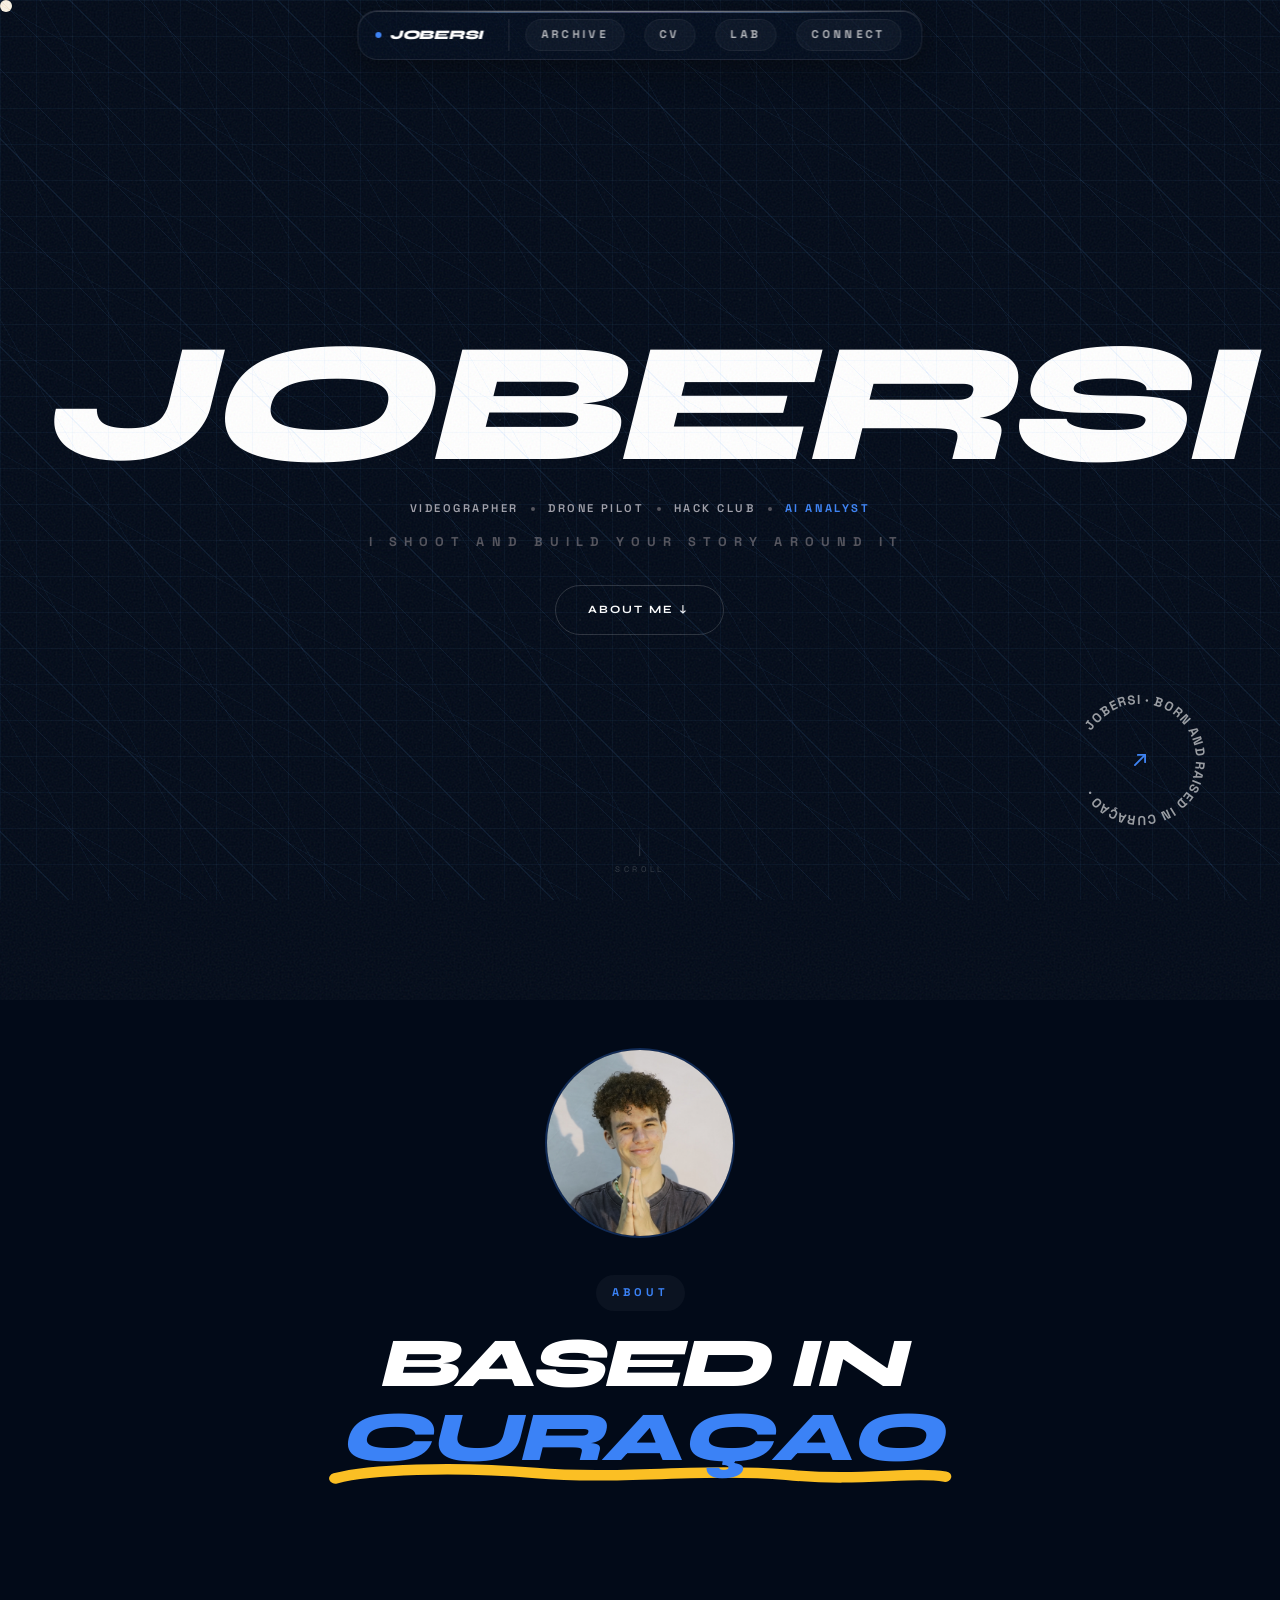
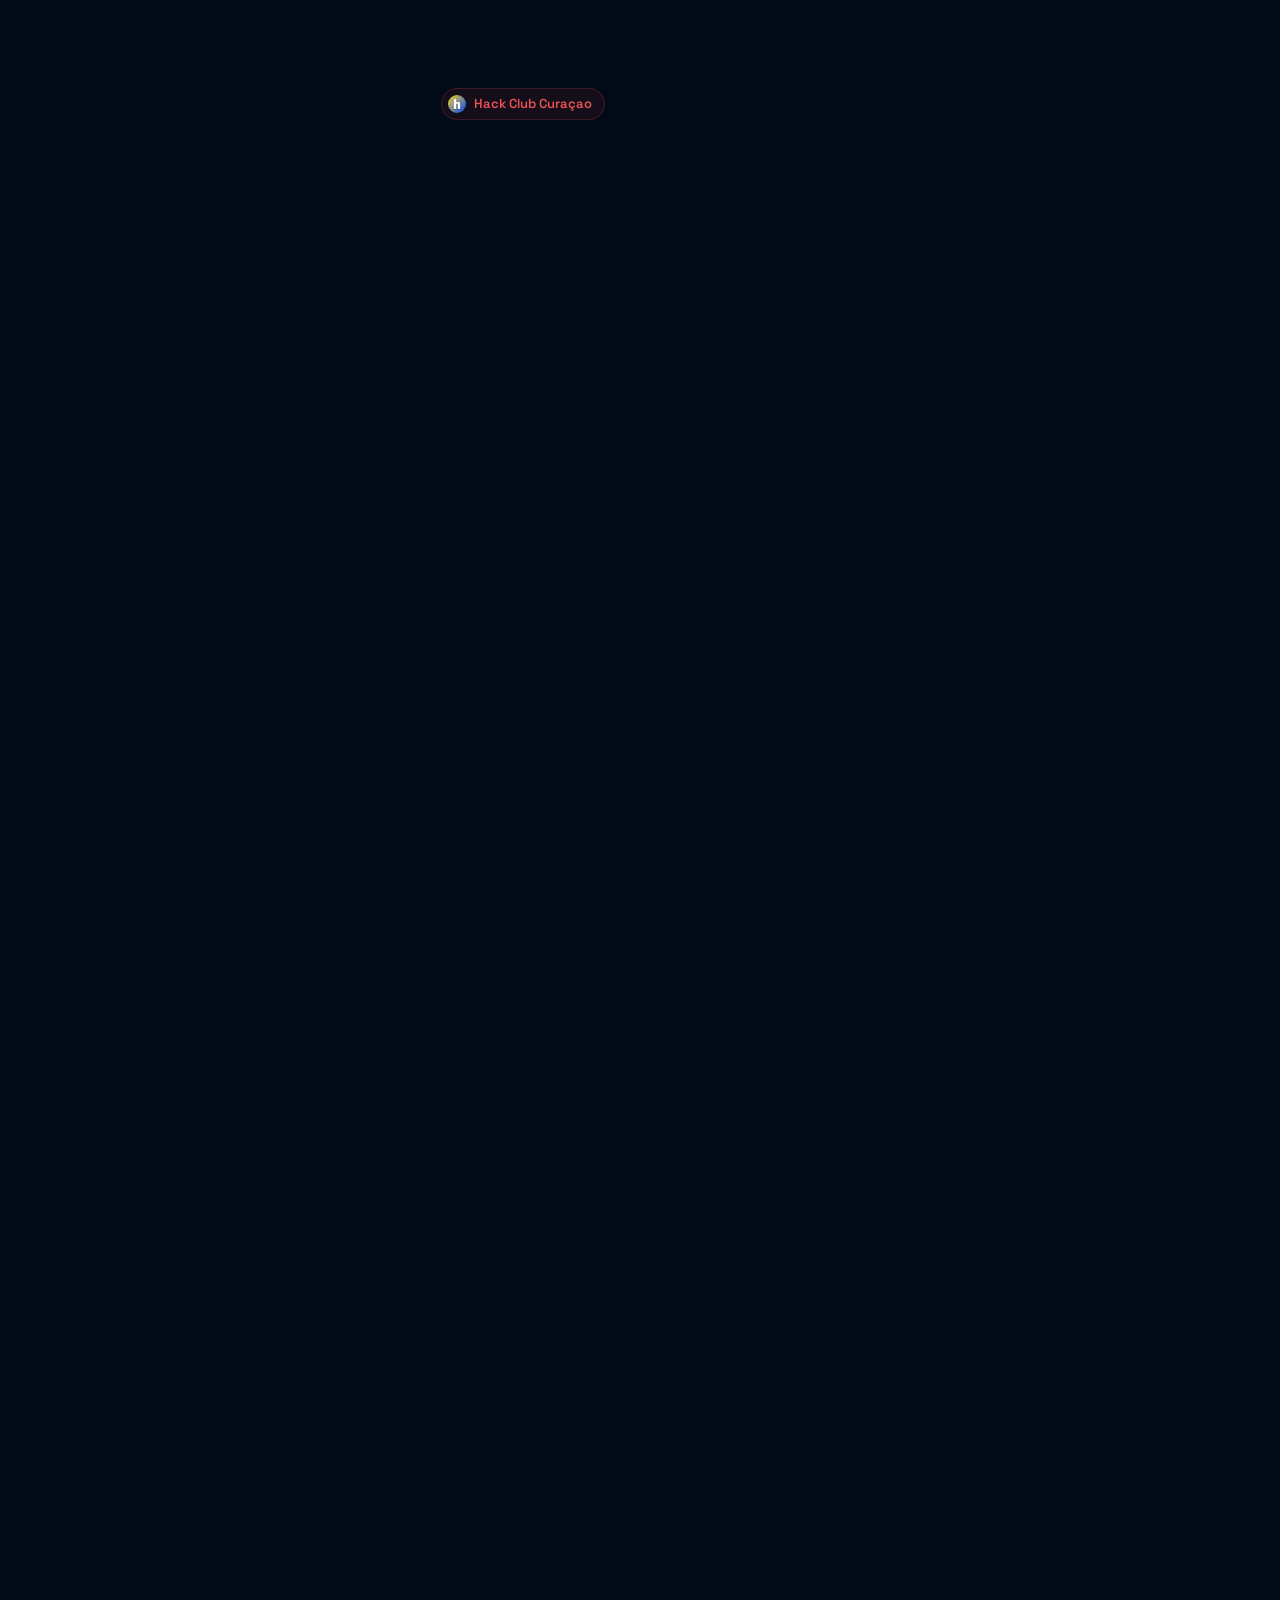
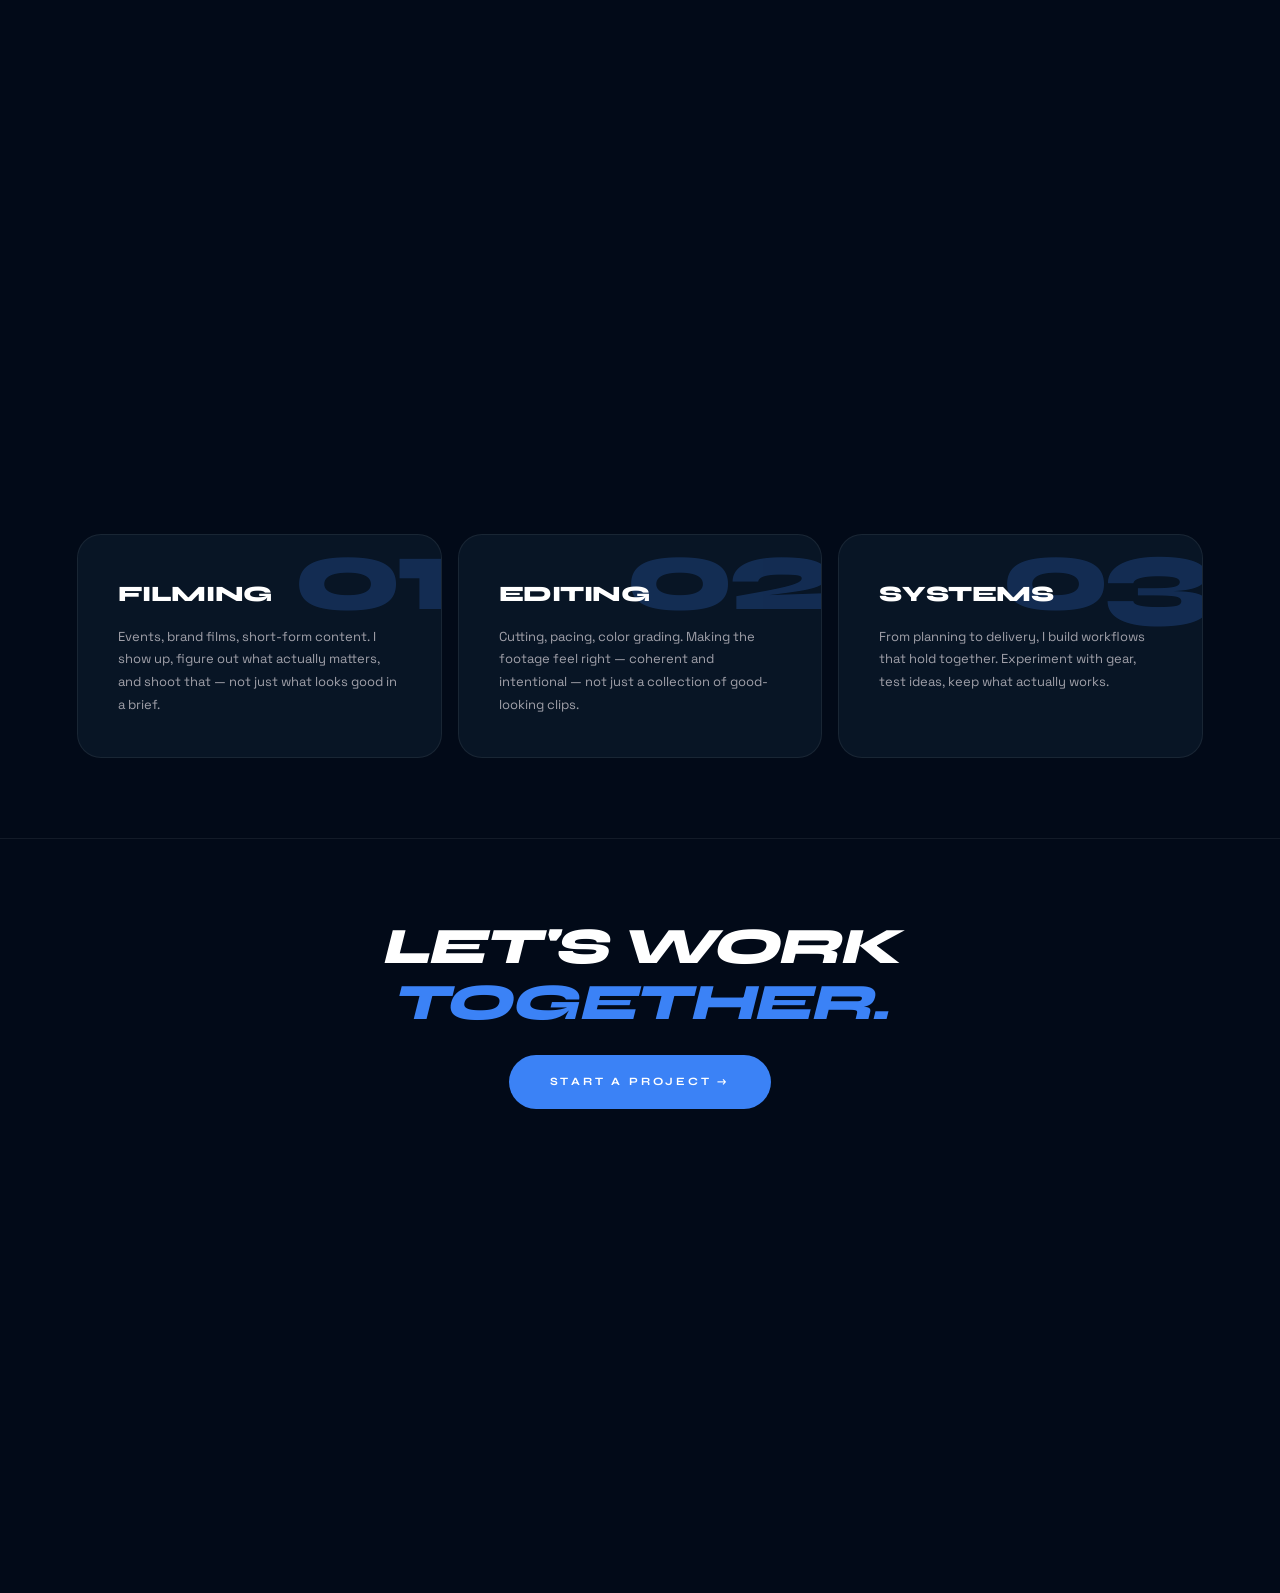
==== index.html @ f1265778 "Fix badge text overlap and revert R&D copy - Badge: remove BUILDER, use startOffset/text-anchor to c" ====
<!DOCTYPE html>
<html lang="en">
<head>
    <meta charset="UTF-8">
    <meta name="viewport" content="width=device-width, initial-scale=1.0">
    <title>JOBERSI | Visual Systems</title>
    <meta name="description" content="JOBERSI — Videographer & Visual Systems based in Curaçao.">
    <meta property="og:title" content="JOBERSI | Visual Systems">
    <meta property="og:description" content="Videographer & Visual Systems based in Curaçao. I shoot. I build around it.">
    <meta property="og:type" content="website">
    <meta property="og:image" content="media/cover.jpg">
    <meta name="twitter:card" content="summary_large_image">
    <meta name="twitter:title" content="JOBERSI | Visual Systems">
    <meta name="twitter:description" content="Videographer & Visual Systems based in Curaçao.">
    <meta name="twitter:image" content="media/cover.jpg">
    <link rel="preconnect" href="https://fonts.googleapis.com">
    <link rel="preconnect" href="https://fonts.gstatic.com" crossorigin>
    <link href="https://fonts.googleapis.com/css2?family=Space+Grotesk:wght@300;400;500;600;700&family=Syne:wght@400;700;800&display=swap" rel="stylesheet">
    <link rel="stylesheet" href="style.css">
</head>
<body>

<div id="cursor"></div>
<div id="bg-grad"></div>
<div id="bg-bloom"></div>
<!-- Ambient blobs — slow oscillating colored glows -->
<div class="ambient-blob blob-1" aria-hidden="true"></div>
<div class="ambient-blob blob-2" aria-hidden="true"></div>
<div class="ambient-blob blob-3" aria-hidden="true"></div>

<!-- Navigation -->
<nav id="navbar">
    <a class="nav-logo" href="index.html" data-nav><span class="nav-dot"></span>JOBERSI</a>
    <div class="nav-links">
        <a class="nav-link" href="portfolio.html" data-nav>Archive</a>
        <a class="nav-link" href="cv.html" data-nav>CV</a>
        <a class="nav-link" href="gear.html" data-nav>Lab</a>
        <a class="nav-link" href="contact.html" data-nav>Connect</a>
    </div>
    <button id="hamburger" aria-label="Open menu">☰</button>
</nav>

<button id="back-to-top" aria-label="Back to top">↑</button>

<!-- Mobile menu -->
<div id="mobile-menu">
    <button id="m-close" aria-label="Close menu">✕</button>
    <a class="m-link" href="index.html" data-nav>Home</a>
    <a class="m-link" href="portfolio.html" data-nav>Archive</a>
    <a class="m-link" href="cv.html" data-nav>CV</a>
    <a class="m-link" href="gear.html" data-nav>Lab</a>
    <a class="m-link" href="contact.html" data-nav>Connect</a>
</div>

<!-- SITE CONTENT: z:1, solid bg — footer (z:0) hides behind this until scrolled away -->
<div id="site-content">

<!-- HERO -->
<section id="hero">
    <span class="hero-name javii-reveal" id="hero-name">JOBERSI</span>

    <div class="hero-meta javii-reveal">
        <span class="hero-meta-item">Videographer</span>
        <span class="hero-meta-sep"></span>
        <span class="hero-meta-item">Drone Pilot</span>
        <span class="hero-meta-sep"></span>
        <span class="hero-meta-item">Hack Club</span>
        <span class="hero-meta-sep"></span>
        <span class="hero-meta-item hero-meta-avail">AI Analyst</span>
    </div>

    <p class="hero-sub" id="hero-sub"><span class="hero-sub-line hero-sub-l1">I shoot</span><span class="hero-sub-line hero-sub-l2"> and build <span class="hero-word-your" id="hero-your">your</span> story</span><span class="hero-sub-line hero-sub-l3"> around it</span></p>

    <a href="#home-about" class="btn-outline javii-reveal" id="about-me-btn">About Me ↓</a>

    <div class="hero-badge" aria-hidden="true">
        <svg class="badge-ring" viewBox="0 0 100 100">
            <defs>
                <path id="badge-path" d="M 50,50 m -37,0 a 37,37 0 1,1 74,0 a 37,37 0 1,1 -74,0"/>
            </defs>
            <text class="badge-text">
                <textPath href="#badge-path" startOffset="50%" text-anchor="middle">JOBERSI · Born and Raised in Curaçao ·</textPath>
            </text>
        </svg>
        <span class="badge-center">
            <svg width="16" height="16" viewBox="0 0 22 22" fill="none" xmlns="http://www.w3.org/2000/svg">
                <line x1="4" y1="18" x2="18" y2="4" stroke="#3b82f6" stroke-width="2.5" stroke-linecap="round"/>
                <polyline points="8,4 18,4 18,14" fill="none" stroke="#3b82f6" stroke-width="2.5" stroke-linecap="round" stroke-linejoin="round"/>
            </svg>
        </span>
    </div>

    <span class="scroll-hint" aria-hidden="true">scroll</span>
</section>

<!-- ABOUT — scroll-driven word reveal, javii.es style -->
<section id="home-about">
    <!-- Scroll track — JS sets height based on word count -->
    <div id="about-scroll-track">
        <div class="about-sticky">
            <div class="container">

                <!-- Side floating photos (desktop only) -->
                <!-- Left: pfp — rickroll easter egg (3 clicks) -->
                <div class="about-float about-float-left" id="pfp-easter-egg" tabindex="-1" aria-hidden="true">
                    <img src="media/pfp.jpg" alt="">
                </div>
                <!-- Right: cover — star clip-path rotates, image stays still -->
                <div class="about-float about-float-right" aria-hidden="true">
                    <div class="star-mask-wrap">
                        <img src="media/cover.jpg" alt="">
                    </div>
                </div>

                <div class="about-editorial">
                    <!-- Mobile scroll photos: pfp → splits with star on paragraph 2 -->
                    <div class="about-scroll-photos" aria-hidden="true">
                        <div class="asp-pfp">
                            <img src="media/pfp.jpg" alt="">
                        </div>
                        <div class="asp-star">
                            <div class="star-mask-wrap">
                                <img src="media/cover.jpg" alt="">
                            </div>
                        </div>
                    </div>

                    <span class="pill javii-reveal">About</span>

                    <h2 class="section-heading javii-reveal about-heading">
                        Based in<br>
                        <span class="curacao-mark">
                            <span class="w-letter" style="--i:1">C</span><span class="w-letter" style="--i:2">u</span><span class="w-letter" style="--i:3">r</span><span class="w-letter" style="--i:4">a</span><span class="w-letter" style="--i:5">ç</span><span class="w-letter" style="--i:6">a</span><span class="w-letter" style="--i:7">o</span>
                            <!-- SVG hand-drawn yellow marker -->
                            <svg class="curacao-svg" viewBox="0 0 300 18" preserveAspectRatio="none" aria-hidden="true">
                                <path class="curacao-path" d="M4,11 C20,6 60,4 100,8 C140,12 180,5 220,9 C255,13 280,7 296,10" stroke="#fbbf24" stroke-width="6" fill="none" stroke-linecap="round"/>
                            </svg>
                        </span>
                    </h2>

                    <div class="about-body-text">
                        <p data-word-reveal>
                            I'm a <strong>photo-video-cinematographer</strong> and high school student in Curaçao.
                            I shoot events, brands, and anything worth capturing —
                            then build systems around the footage that actually make sense.
                        </p>
                        <p data-word-reveal style="margin-top:var(--sp-5);">
                            Focused on <strong>visual storytelling</strong> from concept to edit. Worked on 20+ projects
                            including camps, competitions, and client work. Also running
                            <a href="https://curahack.club" target="_blank" rel="noopener" class="hackclub-badge">
                                <img src="media/hcc.png" alt="Hack Club Curaçao logo">
                                Hack Club Curaçao
                            </a>
                            — a community for builders on the island.
                        </p>
                    </div>

                    <!-- Stats row -->
                    <div class="about-stats">
                        <div class="about-stat">
                            <div class="about-stat-num javii-reveal">20<span class="accent">+</span></div>
                            <div class="about-stat-label javii-reveal">Projects</div>
                        </div>
                        <div class="about-stat">
                            <div class="about-stat-num javii-reveal">5<span class="accent">+</span></div>
                            <div class="about-stat-label javii-reveal">Years Shooting</div>
                        </div>
                        <div class="about-stat">
                            <div class="about-stat-num javii-reveal">6<span class="accent">+</span></div>
                            <div class="about-stat-label javii-reveal">Clients</div>
                        </div>
                    </div>

                    <a href="portfolio.html" class="btn-accent javii-reveal" data-nav>
                        See my work →
                    </a>
                </div>

            </div>
        </div>
    </div>
</section>

<!-- SERVICES -->
<section id="home-services">
    <div class="container">
        <span class="pill reveal">What I Do</span>
        <h2 class="section-heading reveal" style="margin-top:1.25rem;">Simple.</h2>

        <div class="services-grid">
            <div class="service-card reveal">
                <div class="service-num">01</div>
                <div class="service-title">Filming</div>
                <p class="service-desc">Events, brand films, short-form content. I show up, figure out what actually matters, and shoot that — not just what looks good in a brief.</p>
            </div>
            <div class="service-card reveal">
                <div class="service-num">02</div>
                <div class="service-title">Editing</div>
                <p class="service-desc">Cutting, pacing, color grading. Making the footage feel right — coherent and intentional — not just a collection of good-looking clips.</p>
            </div>
            <div class="service-card reveal">
                <div class="service-num">03</div>
                <div class="service-title">Systems</div>
                <p class="service-desc">From planning to delivery, I build workflows that hold together. Experiment with gear, test ideas, keep what actually works.</p>
            </div>
        </div>
    </div>
</section>

<!-- CTA SECTION — separate from motherboard footer -->
<section class="footer-cta-section reveal">
    <div class="container">
        <p class="footer-cta-text">
            Let's work<br><span class="accent">together.</span>
        </p>
        <a href="contact.html" class="btn-accent" data-nav>Start a Project →</a>
    </div>
</section>

</div><!-- /#site-content — footer lives below this, hidden until scrolled past -->

<!-- MOTHERBOARD FOOTER — behind #site-content, revealed as it scrolls away -->
<footer class="site-footer mboard-footer" id="site-footer">

    <!-- Circuit trace decoration -->
    <svg class="mboard-traces" aria-hidden="true" viewBox="0 0 1440 420" preserveAspectRatio="xMidYMid slice">
        <defs>
            <filter id="pcb-glow">
                <feGaussianBlur stdDeviation="1.5" result="blur"/>
                <feMerge><feMergeNode in="blur"/><feMergeNode in="SourceGraphic"/></feMerge>
            </filter>
        </defs>
        <g stroke="#00ff41" fill="none" opacity="0.18" filter="url(#pcb-glow)">
            <path stroke-width="1.5" d="M0,55 H180 V30 H420 V55 H680"/>
            <path stroke-width="1.5" d="M760,55 H960 V30 H1180 V75 H1440"/>
            <path stroke-width="1" d="M0,300 H120 V270 H300 V310 H480 V280 H680"/>
            <path stroke-width="1" d="M780,280 H980 V320 H1160 V290 H1350 V310 H1440"/>
            <path stroke-width="1" d="M180,55 V120 H240 V90 H360 V140"/>
            <path stroke-width="1" d="M960,30 V100 H1020 V75 H1120 V130"/>
            <path stroke-width="1" d="M300,310 V370"/>
            <path stroke-width="1" d="M1160,290 V360"/>
            <path stroke-width="0.7" opacity="0.7" d="M420,55 V110 H500 V80 H580"/>
            <path stroke-width="0.7" opacity="0.7" d="M1020,75 H1080 V50"/>
            <path stroke-width="0.7" opacity="0.7" d="M480,280 V220 H560 V250 H640"/>
            <circle cx="180"  cy="55"  r="4" fill="#00ff41" opacity="0.5"/>
            <circle cx="180"  cy="120" r="4" fill="#00ff41" opacity="0.5"/>
            <circle cx="420"  cy="55"  r="4" fill="#00ff41" opacity="0.5"/>
            <circle cx="960"  cy="30"  r="4" fill="#00ff41" opacity="0.5"/>
            <circle cx="960"  cy="100" r="4" fill="#00ff41" opacity="0.5"/>
            <circle cx="1160" cy="290" r="4" fill="#00ff41" opacity="0.45"/>
            <circle cx="300"  cy="310" r="4" fill="#00ff41" opacity="0.45"/>
            <circle cx="480"  cy="280" r="3.5" fill="#00ff41" opacity="0.4"/>
            <circle cx="1020" cy="75"  r="3.5" fill="#00ff41" opacity="0.4"/>
            <circle cx="500"  cy="80"  r="2.5" fill="none" stroke-width="1" opacity="0.5"/>
            <circle cx="640"  cy="250" r="2.5" fill="none" stroke-width="1" opacity="0.5"/>
            <circle cx="1080" cy="50"  r="2.5" fill="none" stroke-width="1" opacity="0.5"/>
        </g>
        <g stroke="#00ff41" fill="none" opacity="0.12">
            <rect x="240" y="88" width="120" height="54" rx="3" stroke-width="1"/>
            <line x1="240" y1="100" x2="228" y2="100" stroke-width="1"/>
            <line x1="240" y1="114" x2="228" y2="114" stroke-width="1"/>
            <line x1="240" y1="128" x2="228" y2="128" stroke-width="1"/>
            <line x1="360" y1="100" x2="372" y2="100" stroke-width="1"/>
            <line x1="360" y1="114" x2="372" y2="114" stroke-width="1"/>
            <line x1="360" y1="128" x2="372" y2="128" stroke-width="1"/>
            <text x="300" y="120" text-anchor="middle" font-family="monospace" font-size="8" fill="#00ff41" opacity="0.5" stroke="none">U1</text>
            <rect x="1020" y="98" width="100" height="44" rx="3" stroke-width="1"/>
            <line x1="1020" y1="110" x2="1008" y2="110" stroke-width="1"/>
            <line x1="1020" y1="124" x2="1008" y2="124" stroke-width="1"/>
            <line x1="1120" y1="110" x2="1132" y2="110" stroke-width="1"/>
            <line x1="1120" y1="124" x2="1132" y2="124" stroke-width="1"/>
            <text x="1070" y="124" text-anchor="middle" font-family="monospace" font-size="8" fill="#00ff41" opacity="0.5" stroke="none">MCU</text>
            <line x1="558" y1="105" x2="558" y2="118" stroke-width="1.5"/>
            <line x1="568" y1="105" x2="568" y2="118" stroke-width="1.5"/>
            <line x1="554" y1="105" x2="572" y2="105" stroke-width="0.8"/>
            <line x1="554" y1="118" x2="572" y2="118" stroke-width="0.8"/>
            <rect x="630" y="228" width="32" height="14" rx="2" stroke-width="1"/>
            <line x1="614" y1="235" x2="630" y2="235" stroke-width="1"/>
            <line x1="662" y1="235" x2="678" y2="235" stroke-width="1"/>
        </g>
        <!-- Data packets flowing through traces -->
        <g opacity="0.7">
            <circle r="2.5" fill="#00ff41">
                <animateMotion dur="2.8s" repeatCount="indefinite" begin="0s"
                    path="M0,55 H180 V30 H420 V55 H680"/>
            </circle>
            <circle r="2" fill="#00ff41">
                <animateMotion dur="3.5s" repeatCount="indefinite" begin="1.1s"
                    path="M760,55 H960 V30 H1180 V75 H1440"/>
            </circle>
            <circle r="2" fill="#00ff41">
                <animateMotion dur="4.2s" repeatCount="indefinite" begin="0.4s"
                    path="M0,300 H120 V270 H300 V310 H480 V280 H680"/>
            </circle>
            <circle r="2.5" fill="#00ff41">
                <animateMotion dur="3.1s" repeatCount="indefinite" begin="1.8s"
                    path="M780,280 H980 V320 H1160 V290 H1350 V310 H1440"/>
            </circle>
            <circle r="1.8" fill="#00ff41">
                <animateMotion dur="1.9s" repeatCount="indefinite" begin="0.7s"
                    path="M180,55 V120 H240 V90 H360 V140"/>
            </circle>
            <circle r="1.8" fill="#00ff41">
                <animateMotion dur="2.3s" repeatCount="indefinite" begin="2.1s"
                    path="M960,30 V100 H1020 V75 H1120 V130"/>
            </circle>
        </g>
    </svg>

    <div class="container mboard-content">

        <!-- Top 3-column row -->
        <div class="mboard-top">

            <!-- Left: identity + CTA -->
            <div class="mboard-id">
                <span class="mboard-sys-label">// JOBERSI.EXE v2.0</span>
                <p class="mboard-tagline">I shoot and build your story around it</p>
                <a href="contact.html" class="btn-mboard" data-nav>Contact Me →</a>
            </div>

            <!-- Middle: navigate -->
            <nav aria-label="Footer navigation">
                <span class="mboard-sys-label">// NAVIGATE</span>
                <ul class="mboard-links">
                    <li><a href="index.html"     data-nav>Home</a></li>
                    <li><a href="portfolio.html" data-nav>Archive</a></li>
                    <li><a href="cv.html"        data-nav>CV</a></li>
                    <li><a href="gear.html"      data-nav>Lab</a></li>
                    <li><a href="contact.html"   data-nav>Connect</a></li>
                </ul>
            </nav>

            <!-- Right: follow -->
            <div class="mboard-follow">
                <span class="mboard-sys-label">// FOLLOW</span>
                <div class="mboard-socials">
                    <a href="https://www.instagram.com/editedby_jobersi" class="mboard-social-btn" target="_blank" rel="noopener" aria-label="Instagram">
                        <svg width="17" height="17" viewBox="0 0 24 24" fill="none" stroke="currentColor" stroke-width="2" stroke-linecap="round" stroke-linejoin="round">
                            <rect x="2" y="2" width="20" height="20" rx="5" ry="5"/>
                            <circle cx="12" cy="12" r="4"/>
                            <circle cx="17.5" cy="6.5" r="0.5" fill="currentColor" stroke="none"/>
                        </svg>
                    </a>
                    <a href="https://github.com/jobersi10" class="mboard-social-btn" target="_blank" rel="noopener" aria-label="GitHub">
                        <svg width="17" height="17" viewBox="0 0 24 24" fill="none" stroke="currentColor" stroke-width="2" stroke-linecap="round" stroke-linejoin="round">
                            <path d="M9 19c-5 1.5-5-2.5-7-3m14 6v-3.87a3.37 3.37 0 0 0-.94-2.61c3.14-.35 6.44-1.54 6.44-7A5.44 5.44 0 0 0 20 4.77 5.07 5.07 0 0 0 19.91 1S18.73.65 16 2.48a13.38 13.38 0 0 0-7 0C6.27.65 5.09 1 5.09 1A5.07 5.07 0 0 0 5 4.77a5.44 5.44 0 0 0-1.5 3.78c0 5.42 3.3 6.61 6.44 7A3.37 3.37 0 0 0 9 18.13V22"/>
                        </svg>
                    </a>
                </div>
                <p class="mboard-mono">Born and Raised in Curaçao</p>
            </div>

        </div><!-- /mboard-top -->

        <div class="mboard-divider"></div>

        <div class="mboard-bottom">
            <span class="mboard-copy">© 2026 JOBERSI</span>
            <span class="mboard-copy">Built with vision · Claude Code</span>
        </div>

    </div><!-- /mboard-content -->

    <!-- Full-width JOBERSI watermark -->
    <div class="mboard-watermark" aria-hidden="true">JOBERSI</div>

</footer>

<script src="script.js"></script>
</body>
</html>
---- style.css ----
/* ============================================================
   JOBERSI — Visual Systems
   Design system: dark minimal, motion-driven portfolio
   Type: Syne (headings) + Space Grotesk (body)
   Accent: #3b82f6
   ============================================================ */

/* ── Tokens ─────────────────────────────────────────────── */
:root {
    --accent:        #3b82f6;
    --accent-dim:    rgba(59,130,246,0.12);
    --accent-glow:   rgba(59,130,246,0.25);
    --bg:            #020a18;
    --surface:       #081525;
    --surface-2:     #0c1a2e;
    --border:        rgba(255,255,255,0.07);
    --border-accent: rgba(59,130,246,0.28);
    --text:          #ffffff;
    --text-mid:      #a1a1aa;
    --text-muted:    #52525b;
    --radius-card:   1.5rem;
    --radius-sm:     0.75rem;
    --nav-h:         64px;
    /* type scale */
    --text-xs:   0.7rem;
    --text-sm:   0.8125rem;
    --text-base: 1rem;
    --text-lg:   1.125rem;
    --text-xl:   1.375rem;
    --text-2xl:  1.75rem;
    --text-3xl:  2.25rem;
    /* spacing (4pt grid) */
    --sp-1:  0.25rem;
    --sp-2:  0.5rem;
    --sp-3:  0.75rem;
    --sp-4:  1rem;
    --sp-5:  1.25rem;
    --sp-6:  1.5rem;
    --sp-8:  2rem;
    --sp-10: 2.5rem;
    --sp-12: 3rem;
    --sp-16: 4rem;
    --sp-20: 5rem;
    --sp-24: 6rem;
    /* z-index scale */
    --z-base:   0;
    --z-raised: 10;
    --z-nav:    200;
    --z-menu:   250;
    --z-modal:  5000;
    --z-cursor: 10000;
    --z-grain:  9001;
}

/* ── Reset ───────────────────────────────────────────────── */
*, *::before, *::after {
    box-sizing: border-box;
    margin: 0;
    padding: 0;
}

/* ── Low-power mode: freeze all CSS animations when tab is hidden ── */
.tab-hidden *,
.tab-hidden *::before,
.tab-hidden *::after {
    animation-play-state: paused !important;
    transition: none !important;
}

html {
    -webkit-font-smoothing: antialiased;
    -moz-osx-font-smoothing: grayscale;
    scroll-behavior: smooth;
    font-size: 16px;
}

body {
    font-family: 'Space Grotesk', sans-serif;
    font-size: var(--text-base);
    color: var(--text);
    overflow-x: hidden;
    cursor: none;
    line-height: 1.75;
    transition: opacity 0.4s ease;
    background: var(--bg); /* base color — cutting mat lives on #bg-grad above */
    padding-bottom: var(--footer-h); /* scroll space so fixed footer gets revealed */
}

img {
    display: block;
    max-width: 100%;
}

a {
    color: inherit;
    text-decoration: none;
}

button {
    font: inherit;
    color: inherit;
    background: none;
    border: none;
    cursor: pointer;
}

/* ── Backgrounds ────────────────────────────────────────── */
#bg-grad {
    position: fixed;
    inset: 0;
    z-index: 2;
    pointer-events: none;
    will-change: background-position;
    transform: translateZ(0);
    /* Cutting mat: diagonal angle guides (30/45/60°) + square grid. No vignette tint. */
    background:
        repeating-linear-gradient(
            45deg,
            transparent 0px, transparent 48px,
            rgba(96,165,250,0.09) 48px, rgba(96,165,250,0.09) 49px
        ),
        repeating-linear-gradient(
            30deg,
            transparent 0px, transparent 96px,
            rgba(96,165,250,0.055) 96px, rgba(96,165,250,0.055) 97px
        ),
        repeating-linear-gradient(
            60deg,
            transparent 0px, transparent 96px,
            rgba(96,165,250,0.055) 96px, rgba(96,165,250,0.055) 97px
        ),
        linear-gradient(rgba(96,165,250,0.055) 1px, transparent 1px),
        linear-gradient(90deg, rgba(96,165,250,0.055) 1px, transparent 1px);
    background-size: auto, auto, auto, 36px 36px, 36px 36px;
    background-position: left bottom, left bottom, left bottom, 0 0, 0 0;
}

#bg-bloom {
    position: fixed;
    inset: 0;
    z-index: 0;
    pointer-events: none;
    background: radial-gradient(circle at 50% 20%, rgba(59,130,246,0.18), transparent 35%);
    mix-blend-mode: screen;
    opacity: 0.38;
}

/* ── Custom cursor ──────────────────────────────────────── */
#cursor {
    position: fixed;
    top: 0;
    left: 0;
    width: 12px;
    height: 12px;
    background: #fff;
    border-radius: 50%;
    pointer-events: none;
    z-index: var(--z-cursor);
    mix-blend-mode: difference;
    transition: width 0.3s ease, height 0.3s ease, opacity 0.2s ease;
    will-change: left, top, width, height;
}

#cursor.active {
    width: 52px;
    height: 52px;
}

@media (hover: none) {
    #cursor { display: none; }
    body     { cursor: auto; }
}

/* ── Grain overlay ──────────────────────────────────────── */
#grain {
    position: fixed;
    inset: -100px;
    z-index: var(--z-grain);
    pointer-events: none;
    opacity: 0.072;
    /* lower baseFrequency = bigger chunkier grain */
    background-image: url("data:image/svg+xml,%3Csvg xmlns='http://www.w3.org/2000/svg' width='300' height='300'%3E%3Cfilter id='n'%3E%3CfeTurbulence type='fractalNoise' baseFrequency='0.5' numOctaves='3' stitchTiles='stitch'/%3E%3C/filter%3E%3Crect width='300' height='300' filter='url(%23n)'/%3E%3C/svg%3E");
    animation: grain 0.4s steps(1) infinite;
    will-change: transform;
}

@keyframes grain {
    0%,100% { transform: translate(0,0); }
    10%     { transform: translate(-8px,-12px); }
    20%     { transform: translate(-18px,6px); }
    30%     { transform: translate(9px,-22px); }
    40%     { transform: translate(-6px,18px); }
    50%     { transform: translate(-14px,9px); }
    60%     { transform: translate(14px,-3px); }
    70%     { transform: translate(2px,14px); }
    80%     { transform: translate(10px,28px); }
    90%     { transform: translate(-11px,8px); }
}

@media (prefers-reduced-motion: reduce) {
    #grain { animation: none; }
}

/* ── Navigation — Apple liquid glass ────────────────────── */
nav {
    position: fixed;
    top: 10px;
    left: 50%;
    right: auto;
    transform: translateX(-50%);
    width: fit-content;
    min-width: min(560px, calc(100% - 28px));
    max-width: calc(100% - 28px);
    z-index: var(--z-nav);
    height: calc(var(--nav-h) - 14px);
    padding: 0 var(--sp-5);
    display: flex;
    align-items: center;
    justify-content: flex-start;
    gap: var(--sp-6);
    /* glass base: moderate blur + saturation, no brightness boost that causes green cast */
    backdrop-filter: blur(36px) saturate(1.55);
    -webkit-backdrop-filter: blur(36px) saturate(1.55);
    background: rgba(6,15,32,0.48);
    border: 1px solid rgba(255,255,255,0.09);
    border-radius: 1.25rem;
    box-shadow:
        0 8px 32px rgba(0,0,0,0.45),
        0 1px 0 rgba(255,255,255,0.12) inset; /* top specular */
    overflow: hidden;
    /* stacking context for ::before / ::after */
    isolation: isolate;
}

/* Top-edge specular strip — simulates light hitting the glass rim */
nav::before {
    content: '';
    position: absolute;
    top: 0; left: 0; right: 0;
    height: 1px;
    background: linear-gradient(
        90deg,
        transparent 0%,
        rgba(255,255,255,0.28) 25%,
        rgba(255,255,255,0.38) 50%,
        rgba(255,255,255,0.28) 75%,
        transparent 100%
    );
    pointer-events: none;
    z-index: 1;
}

/* Prismatic refraction edge — faint spectral shimmer beneath the rim */
nav::after {
    content: '';
    position: absolute;
    top: 1px; left: 8%; right: 8%;
    height: 1px;
    background: linear-gradient(
        90deg,
        transparent 0%,
        rgba(147,197,253,0.35) 20%,
        rgba(196,181,253,0.30) 50%,
        rgba(147,197,253,0.35) 80%,
        transparent 100%
    );
    pointer-events: none;
    z-index: 1;
}

/* Ensure nav children render above glass pseudo-elements */
.nav-logo, .nav-links, #hamburger {
    position: relative;
    z-index: 2;
}

.nav-logo {
    font-family: 'Syne', sans-serif;
    font-weight: 800;
    font-style: italic;
    font-size: var(--text-sm);
    letter-spacing: -0.02em;
    text-transform: uppercase;
    color: var(--text);
    display: flex;
    align-items: center;
    gap: var(--sp-2);
    transition: opacity 0.2s;
    padding-right: 2px;
    margin-left: -3px;
}

.nav-logo:hover { opacity: 0.7; }

.nav-dot {
    width: 6px;
    height: 6px;
    background: var(--accent);
    border-radius: 50%;
    flex-shrink: 0;
}

.nav-links {
    display: flex;
    gap: var(--sp-5);
    padding-left: var(--sp-4);
    border-left: 1px solid rgba(255,255,255,0.1);
}

.nav-link {
    font-size: var(--text-xs);
    font-weight: 700;
    letter-spacing: 0.3em;
    text-transform: uppercase;
    color: var(--text);
    opacity: 0.7;
    transition: opacity 0.25s;
    position: relative;
    padding: 0.35rem 0.9rem;
    background: rgba(255,255,255,0.05);
    border: 1px solid rgba(255,255,255,0.08);
    border-radius: 999px;
}

.nav-link::after {
    display: none;
}

.nav-link:hover,
.nav-link.active { opacity: 1; }

#hamburger {
    display: none;
    background: none;
    border: 1px solid var(--border);
    color: var(--text);
    width: 40px;
    height: 40px;
    border-radius: var(--radius-sm);
    cursor: pointer;
    font-size: 1.1rem;
    align-items: center;
    justify-content: center;
    transition: border-color 0.2s;
}

#hamburger:hover { border-color: var(--accent); }

/* ── Island-press animation ──────────────────────────────── */
@keyframes island-press {
    0%   { transform: scale(1); }
    20%  { transform: scaleX(0.9) scaleY(1.08); }
    50%  { transform: scaleX(1.05) scaleY(0.96); }
    75%  { transform: scaleX(0.98) scaleY(1.01); }
    100% { transform: scale(1); }
}
.nav-link.island-press {
    animation: island-press 0.42s cubic-bezier(0.34,1.56,0.64,1) forwards;
}
#hamburger.island-press {
    animation: island-press 0.42s cubic-bezier(0.34,1.56,0.64,1) forwards;
}

/* ── Mobile menu ─────────────────────────────────────────── */
#mobile-menu {
    position: fixed;
    inset: 0;
    z-index: var(--z-menu);
    display: flex;
    flex-direction: column;
    padding: var(--sp-6) var(--sp-8);
    gap: var(--sp-4);
    background: rgba(2,2,5,0.97);
    clip-path: inset(0 0 100% 0);
    transition: clip-path 0.45s cubic-bezier(0.16,1,0.3,1);
    pointer-events: none;
    backdrop-filter: blur(20px);
    -webkit-backdrop-filter: blur(20px);
}

#mobile-menu.open {
    clip-path: inset(0 0 0% 0);
    pointer-events: auto;
}

#m-close {
    align-self: flex-end;
    font-size: 1.2rem;
    color: var(--text-mid);
    width: 40px;
    height: 40px;
    display: flex;
    align-items: center;
    justify-content: center;
    border: 1px solid var(--border);
    border-radius: var(--radius-sm);
    margin-bottom: var(--sp-8);
    transition: border-color 0.2s;
}

#m-close:hover { border-color: var(--accent); }

.m-link {
    color: var(--text);
    font-family: 'Syne', sans-serif;
    font-size: clamp(2rem, 8vw, 3.5rem);
    font-weight: 800;
    font-style: italic;
    letter-spacing: -0.02em;
    text-transform: uppercase;
    opacity: 0.28;
    transition: opacity 0.2s;
    line-height: 1.1;
}

.m-link:hover,
.m-link.active { opacity: 1; }

/* ── Layout helpers ──────────────────────────────────────── */
.container {
    width: 88%;
    max-width: 1300px;
    margin: 0 auto;
    position: relative;
    z-index: var(--z-raised);
}

/* ── Page content wrappers ── */
/* bg-grad (z:2) lives above page content (z:1) so the cutting mat is visible.
   JS scroll handler dynamically clips bg-grad bottom when footer reveals. */
#site-content,
.page-wrap,
#page-cv {
    position: relative;
    z-index: 1;
    background: var(--bg);
}

.page-wrap {
    padding-top: calc(var(--nav-h) + var(--sp-16));
    padding-bottom: var(--sp-24);
    min-height: 100vh;
}

/* Local grid bg — used on pages that don't have the global bg-grad overlay */
.page-bg {
    position: absolute;
    inset: 0;
    pointer-events: none;
    z-index: 0;
    background:
        repeating-linear-gradient(
            45deg,
            transparent 0px, transparent 48px,
            rgba(96,165,250,0.09) 48px, rgba(96,165,250,0.09) 49px
        ),
        repeating-linear-gradient(
            30deg,
            transparent 0px, transparent 96px,
            rgba(96,165,250,0.055) 96px, rgba(96,165,250,0.055) 97px
        ),
        repeating-linear-gradient(
            60deg,
            transparent 0px, transparent 96px,
            rgba(96,165,250,0.055) 96px, rgba(96,165,250,0.055) 97px
        ),
        linear-gradient(rgba(96,165,250,0.055) 1px, transparent 1px),
        linear-gradient(90deg, rgba(96,165,250,0.055) 1px, transparent 1px);
    background-size: auto, auto, auto, 36px 36px, 36px 36px;
}

/* Ensure container sits above the local grid */
.page-wrap > .container {
    position: relative;
    z-index: 1;
}

/* ── Type utilities ──────────────────────────────────────── */
.section-heading {
    font-family: 'Syne', sans-serif;
    font-weight: 800;
    font-style: italic;
    text-transform: uppercase;
    letter-spacing: -0.04em;
    line-height: 1;
    font-size: clamp(3rem, 8vw, 6.5rem);
}

.pill {
    display: inline-flex;
    padding: var(--sp-2) var(--sp-4);
    border-radius: 999px;
    background: rgba(255,255,255,0.04);
    color: var(--accent);
    font-size: var(--text-xs);
    font-weight: 700;
    letter-spacing: 0.35em;
    text-transform: uppercase;
}

/* ── Buttons ─────────────────────────────────────────────── */
.btn-accent,
.btn-outline {
    display: inline-flex;
    align-items: center;
    justify-content: center;
    border-radius: 100px;
    font-family: 'Syne', sans-serif;
    font-weight: 700;
    font-size: var(--text-xs);
    letter-spacing: 0.25em;
    text-transform: uppercase;
    transition: all 0.3s ease;
    white-space: nowrap;
}

.btn-accent {
    padding: 1rem var(--sp-10);
    background: var(--accent);
    color: #fff;
    border: 1px solid transparent;
}

.btn-accent:hover {
    transform: translateY(-2px);
    box-shadow: 0 12px 32px var(--accent-glow);
    background: #5a9ef8;
}

.btn-outline {
    padding: 0.875rem var(--sp-8);
    color: var(--text);
    border: 1px solid rgba(255,255,255,0.16);
}

.btn-outline:hover {
    border-color: var(--accent);
    color: var(--accent);
}

/* ── Back to top ─────────────────────────────────────────── */
#back-to-top {
    position: fixed;
    bottom: var(--sp-8);
    right: var(--sp-8);
    z-index: 500;
    width: 44px;
    height: 44px;
    border-radius: 50%;
    background: var(--accent-dim);
    border: 1px solid var(--border-accent);
    color: var(--text);
    font-size: 1rem;
    display: flex;
    align-items: center;
    justify-content: center;
    cursor: pointer;
    opacity: 0;
    pointer-events: none;
    transition: opacity 0.3s, background 0.2s;
}

#back-to-top.visible {
    opacity: 1;
    pointer-events: auto;
}

#back-to-top:hover {
    background: rgba(59,130,246,0.28);
}

/* ── Scroll reveal ───────────────────────────────────────── */
.reveal {
    opacity: 0;
    transform: translateY(24px);
    transition: opacity 0.7s cubic-bezier(0.2,1,0.3,1),
                transform 0.7s cubic-bezier(0.2,1,0.3,1);
}

.reveal.visible {
    opacity: 1;
    transform: translateY(0);
}

.javii-reveal {
    opacity: 0;
    filter: blur(10px);
    transform: translateY(16px);
    transition:
        opacity  0.65s cubic-bezier(0.16,1,0.3,1),
        filter   0.65s cubic-bezier(0.16,1,0.3,1),
        transform 0.65s cubic-bezier(0.16,1,0.3,1);
    will-change: filter, opacity, transform;
}

.javii-reveal.active {
    opacity: 1;
    filter: blur(0);
    transform: translateY(0);
}

@media (prefers-reduced-motion: reduce) {
    .reveal,
    .javii-reveal {
        opacity: 1;
        filter: none;
        transform: none;
        transition: none;
    }
    .scroll-hint::before { animation: none; }
}

/* ═══════════════════════════════════════════
   HERO
═══════════════════════════════════════════ */
#hero {
    min-height: 100svh;
    display: flex;
    flex-direction: column;
    justify-content: center;
    align-items: center;
    text-align: center;
    padding: calc(var(--nav-h) + var(--sp-16)) var(--sp-6) var(--sp-16);
    position: relative;
    overflow: hidden;
    z-index: var(--z-raised);
}

/* Subtle dot grid */
#hero::before {
    content: '';
    position: absolute;
    inset: 0;
    background-image: radial-gradient(circle, rgba(255,255,255,0.05) 1px, transparent 1px);
    background-size: 40px 40px;
    mask-image: radial-gradient(ellipse 75% 55% at 50% 50%, black 20%, transparent 100%);
    -webkit-mask-image: radial-gradient(ellipse 75% 55% at 50% 50%, black 20%, transparent 100%);
    pointer-events: none;
    z-index: 0;
}

.hero-name {
    font-family: 'Syne', sans-serif;
    font-weight: 800;
    font-style: italic;
    text-transform: uppercase;
    letter-spacing: -0.04em;
    line-height: 0.88;
    display: block;
    font-size: clamp(3.5rem, 17vw, 17rem);
    max-width: 100%;
    position: relative;
    z-index: 1;
}

/* Location + tagline row */
.hero-meta {
    display: flex;
    align-items: center;
    gap: clamp(0.3rem, 1vw, var(--sp-4));
    margin-top: var(--sp-5);
    flex-wrap: nowrap; /* force single line, scale handles overflow */
    justify-content: center;
    position: relative;
    z-index: 1;
    overflow: hidden;
    white-space: nowrap;
}

.hero-meta-item {
    font-size: clamp(0.52rem, 1.3vw, var(--text-xs));
    font-weight: 600;
    letter-spacing: 0.22em;
    text-transform: uppercase;
    color: var(--text-mid);
    white-space: nowrap;
}

.hero-meta-sep {
    width: 4px;
    height: 4px;
    border-radius: 50%;
    background: var(--text-muted);
    flex-shrink: 0;
}

.hero-meta-avail {
    color: var(--accent);
    font-weight: 700;
}

.hero-sub {
    font-size: clamp(0.65rem, 1.2vw, 0.8rem);
    font-weight: 700;
    letter-spacing: 0.55em;
    text-transform: uppercase;
    color: var(--text-muted);
    margin-top: var(--sp-3);
    padding-right: 0.55em;
    position: relative;
    z-index: 1;
    white-space: nowrap;
    overflow: hidden;
    max-width: 100%;
}

/* Line wrappers — inline on desktop, block on mobile */
.hero-sub-line { display: inline; }

/* Hero subtitle per-character reveal */
.hero-char {
    display: inline;
    opacity: 0;
    filter: blur(3px);
    transform: translateY(6px);
    transition: opacity 0.18s ease, filter 0.18s ease, transform 0.18s cubic-bezier(0.16,1,0.3,1);
}
.hero-char.hc-active {
    opacity: 1;
    filter: blur(0);
    transform: translateY(0);
}

/* Gap between tagline and CTA button */
#hero .btn-outline {
    margin-top: var(--sp-8);
}

/* ── Spinning badge ──────────────────────────────────────── */
.hero-badge {
    position: absolute;
    right: 5%;
    bottom: var(--sp-16);
    width: 152px;
    height: 152px;
    animation: badge-spin 14s linear infinite;
    pointer-events: none;
    z-index: 2;
}

.hero-badge .badge-ring {
    width: 100%;
    height: 100%;
    overflow: visible;
}

.hero-badge .badge-text {
    font-family: 'Space Grotesk', sans-serif;
    font-weight: 700;
    font-size: 8.5px;
    fill: rgba(255,255,255,0.6);
    letter-spacing: 0.08em;
    text-transform: uppercase;
}

.hero-badge .badge-center {
    position: absolute;
    inset: 0;
    display: flex;
    align-items: center;
    justify-content: center;
}

@keyframes badge-spin {
    from { transform: rotate(0deg); }
    to   { transform: rotate(360deg); }
}

@media (prefers-reduced-motion: reduce) {
    .hero-badge { animation: none; }
}

@media (max-width: 900px) {
    .hero-badge { display: none; }
}

/* ── Scroll hint ─────────────────────────────────────────── */
.scroll-hint {
    position: absolute;
    bottom: var(--sp-6);
    left: 50%;
    transform: translateX(-50%);
    display: flex;
    flex-direction: column;
    align-items: center;
    gap: 6px;
    opacity: 0.2;
    font-size: 0.5rem;
    letter-spacing: 0.45em;
    text-transform: uppercase;
    white-space: nowrap;
    pointer-events: none;
    z-index: 2;
}

.scroll-hint::before {
    content: '';
    width: 1px;
    height: 26px;
    background: linear-gradient(to bottom, transparent, #fff);
    animation: scrollPulse 2s ease-in-out infinite;
}

@keyframes scrollPulse {
    0%,100% { opacity: 0.3; }
    50%     { opacity: 1; }
}

/* ═══════════════════════════════════════════
   ABOUT SECTION — scroll-driven word reveal
═══════════════════════════════════════════ */
#home-about {
    padding: 0;
    /* height is set by JS via #about-scroll-track */
}

#about-scroll-track {
    /* JS will set height = 100vh + (wordCount * 55px) */
    min-height: 100vh;
    position: relative;
}

.about-sticky {
    position: sticky;
    top: 0;
    height: 100vh;
    display: flex;
    align-items: flex-start;
    justify-content: center;
    /* push content down so heading lands at ~20% from top — clearly visible */
    padding-top: calc(var(--nav-h) + 8vh);
    padding-bottom: var(--sp-8);
    overflow: hidden;
}

.about-editorial {
    max-width: 800px;
    margin: 0 auto;
    text-align: center;
    padding: 0 clamp(1.25rem, 5vw, 3rem); /* prevent text touching screen edge */
    box-sizing: border-box;
    width: 100%;
}

.about-editorial .section-heading {
    font-size: clamp(2.2rem, 5.5vw, 4.5rem);
    margin-bottom: var(--sp-8);
    line-height: 1.05;
}

.about-editorial .section-heading .accent {
    color: var(--accent);
}

.about-body-text {
    font-size: var(--text-lg);
    color: var(--text-mid);
    line-height: 1.85;
    max-width: 580px;
    margin: 0 auto;
}

.about-body-text strong {
    color: var(--text);
    font-weight: 600;
}

.about-body-text p + p {
    margin-top: var(--sp-5);
}

/* Hack Club inline badge — fades in when second about-para begins revealing */
.hackclub-badge {
    display: inline-flex;
    align-items: center;
    gap: var(--sp-2);
    padding: 3px var(--sp-3) 3px 6px;
    border-radius: 999px;
    background: rgba(236,72,72,0.08);
    border: 1px solid rgba(236,72,72,0.2);
    color: #ec5252;
    font-size: var(--text-sm);
    font-weight: 600;
    opacity: 0;
    filter: blur(4px);
    transform: scale(0.92) translateY(4px);
    transition: opacity 0.55s ease, filter 0.55s ease,
                transform 0.55s cubic-bezier(0.34,1.56,0.64,1),
                background 0.2s, border-color 0.2s,
                box-shadow 0.3s ease;
    vertical-align: middle;
    white-space: nowrap;
    cursor: pointer;
}

.hackclub-badge.badge-visible {
    opacity: 1;
    filter: blur(0);
    transform: scale(1) translateY(0);
}

.hackclub-badge.badge-visible:hover,
.hackclub-badge.badge-visible.pop {
    background: rgba(236,72,72,0.16);
    border-color: rgba(236,72,72,0.38);
    transform: scale(1.08) translateY(-2px);
    box-shadow: 0 6px 20px rgba(236,72,72,0.22);
}

.hackclub-badge img {
    width: 18px;
    height: 18px;
    border-radius: 50%;
    object-fit: cover;
}

/* Stats row */
.about-stats {
    display: flex;
    justify-content: center;
    gap: var(--sp-10);
    margin-top: var(--sp-8);
    flex-wrap: wrap;
}

.about-stat-num {
    font-family: 'Syne', sans-serif;
    font-weight: 800;
    font-size: clamp(1.8rem, 3.5vw, 3rem);
    font-style: italic;
    letter-spacing: -0.04em;
    color: var(--text);
    line-height: 1.2;
    overflow: visible;
}

.about-stat-num .accent { color: var(--accent); }

.about-stat-label {
    font-size: var(--text-xs);
    letter-spacing: 0.25em;
    text-transform: uppercase;
    color: var(--text-muted);
    margin-top: var(--sp-2);
    font-weight: 600;
}

/* Cover image */
.about-cover {
    width: 100%;
    max-width: 720px;
    margin: var(--sp-12) auto 0;
    aspect-ratio: 16/9;
    overflow: hidden;
    border-radius: var(--radius-card);
    transform: rotate(-1deg);
    box-shadow: 0 32px 80px rgba(0,0,0,0.45);
}

.about-cover img {
    width: 100%;
    height: 100%;
    object-fit: cover;
    transition: transform 0.8s ease;
}

.about-cover:hover img {
    transform: scale(1.03);
}

/* ═══════════════════════════════════════════
   SERVICES SECTION
═══════════════════════════════════════════ */
#home-services {
    padding: var(--sp-20) 0;
    position: relative;
    z-index: 2;
    background: var(--bg); /* solid bg so it occludes any about-section overflow on mobile */
}

.services-grid {
    display: grid;
    grid-template-columns: repeat(3, 1fr);
    gap: var(--sp-4);
    margin-top: var(--sp-10);
}

.service-card {
    padding: var(--sp-10);
    border-radius: var(--radius-card);
    background: var(--surface);
    border: 1px solid var(--border);
    transition: border-color 0.3s, transform 0.35s;
    position: relative;
    overflow: hidden;
}

.service-card::before {
    content: '';
    position: absolute;
    top: 0; left: 0; right: 0;
    height: 2px;
    background: var(--accent);
    transform: scaleX(0);
    transform-origin: left;
    transition: transform 0.4s ease;
}

.service-card:hover::before { transform: scaleX(1); }
.service-card:hover {
    border-color: var(--border-accent);
    transform: translateY(-4px);
}

.service-num {
    position: absolute;
    top: -0.1em; right: -0.05em;
    font-family: 'Syne', sans-serif;
    font-weight: 800;
    font-size: clamp(4rem, 8vw, 8rem);
    letter-spacing: -0.05em;
    line-height: 1;
    color: var(--accent);
    opacity: 0.22;
    user-select: none;
    pointer-events: none;
    z-index: 0;
}

.service-title {
    font-family: 'Syne', sans-serif;
    font-weight: 800;
    font-size: var(--text-xl);
    letter-spacing: -0.02em;
    text-transform: uppercase;
    margin-bottom: var(--sp-3);
    position: relative;
    z-index: 1;
}

.service-desc {
    color: var(--text-mid);
    font-size: var(--text-sm);
    line-height: 1.75;
    position: relative;
    z-index: 1;
}

/* ═══════════════════════════════════════════
   FOOTER — shared (inner pages)
═══════════════════════════════════════════ */
.site-footer {
    border-top: 1px solid var(--border);
    padding: var(--sp-16) 0 var(--sp-8);
}

.footer-cta {
    text-align: center;
    padding-bottom: var(--sp-12);
    border-bottom: 1px solid var(--border);
    margin-bottom: var(--sp-8);
}

.footer-inner {
    display: flex;
    align-items: center;
    justify-content: space-between;
    font-size: var(--text-xs);
    color: var(--text-muted);
    text-transform: uppercase;
    letter-spacing: 0.2em;
    flex-wrap: wrap;
    gap: var(--sp-4);
}

.footer-links {
    display: flex;
    align-items: center;
    gap: var(--sp-6);
    flex-wrap: wrap;
}

.footer-links a { color: var(--text-muted); transition: color 0.2s; }
.footer-links a:hover { color: var(--text); }

/* ═══════════════════════════════════════════
   MOTHERBOARD FOOTER — index.html only
   Fixed behind page content, revealed on scroll
═══════════════════════════════════════════ */
:root { --footer-h: 420px; }

/* CTA section above motherboard footer */
.footer-cta-section {
    padding: var(--sp-20) 0 var(--sp-16);
    text-align: center;
    border-top: 1px solid var(--border);
}

.footer-cta-text {
    font-family: 'Syne', sans-serif;
    font-weight: 800;
    font-style: italic;
    font-size: clamp(1.6rem, 4vw, 3.2rem);
    letter-spacing: -0.03em;
    text-transform: uppercase;
    color: var(--text);
    margin-bottom: var(--sp-6);
    line-height: 1.1;
}

.footer-cta-text .accent { color: var(--accent); }

/* ═══════════════════════════════════════════
   MOTHERBOARD FOOTER — javii.es inspired layout
   PCB green · circuit grid · JOBERSI watermark
═══════════════════════════════════════════ */
/* ── Motherboard footer ─────────────────────────────────────
   Sits at z:0 in normal document flow. The page-content wrapper
   (z:1, solid bg) overlaps it via padding-bottom + negative
   margin-top — footer is hidden behind the page, revealed as
   content scrolls away ("sliding it out from behind").
   bg-grad (z:2) shows the cutting mat overlay on page content.
   JS scroll handler clips bg-grad/bg-bloom bottom as footer reveals.
═══════════════════════════════════════════════════════════ */
.mboard-footer {
    position: fixed;
    bottom: 0;
    left: 0;
    right: 0;
    z-index: 0;
    height: var(--footer-h);
    border-top: 1px solid rgba(0,255,65,0.25);
    padding: 0;
    overflow: hidden;
    background-color: #010c03;
    box-shadow: inset 0 1px 0 rgba(0,255,65,0.3), inset 0 8px 60px rgba(0,255,65,0.04);
}

/* Circuit trace SVG */
.mboard-traces {
    position: absolute;
    inset: 0;
    width: 100%;
    height: 100%;
    pointer-events: none;
    opacity: 0.9;
}

/* Content wrapper above watermark */
.mboard-content {
    position: relative;
    z-index: 2;
    padding-top: var(--sp-16);
}

/* 3-col top row: identity+CTA | navigate | follow */
.mboard-top {
    display: grid;
    grid-template-columns: 1.6fr 1fr 1fr;
    gap: var(--sp-12);
    align-items: start;
    margin-bottom: var(--sp-10);
}

/* Section label chip */
.mboard-sys-label {
    display: block;
    font-family: 'Space Grotesk', monospace;
    font-size: 0.58rem;
    font-weight: 700;
    letter-spacing: 0.28em;
    color: #00ff41;
    opacity: 0.45;
    margin-bottom: var(--sp-4);
    text-transform: uppercase;
}

/* Left: tagline */
.mboard-tagline {
    font-family: 'Syne', sans-serif;
    font-weight: 800;
    font-size: clamp(1.05rem, 2vw, 1.6rem);
    letter-spacing: -0.03em;
    text-transform: uppercase;
    color: #c8ffd4;
    line-height: 1.15;
    margin: 0 0 var(--sp-6);
}

/* CTA button */
.btn-mboard {
    display: inline-flex;
    align-items: center;
    gap: 0.5em;
    padding: 0.65rem var(--sp-5);
    border: 1px solid rgba(0,255,65,0.4);
    border-radius: 100px;
    font-family: 'Syne', sans-serif;
    font-weight: 700;
    font-size: var(--text-xs);
    letter-spacing: 0.18em;
    text-transform: uppercase;
    color: #00ff41;
    background: rgba(0,255,65,0.06);
    transition: background 0.25s, border-color 0.25s, box-shadow 0.25s;
    cursor: pointer;
    white-space: nowrap;
}

.btn-mboard:hover {
    background: rgba(0,255,65,0.13);
    border-color: #00ff41;
    box-shadow: 0 0 18px rgba(0,255,65,0.22);
}

/* Nav links */
.mboard-links {
    list-style: none;
    display: flex;
    flex-direction: column;
    gap: 0.2rem;
}

.mboard-links a {
    display: flex;
    align-items: center;
    gap: var(--sp-3);
    font-family: 'Space Grotesk', sans-serif;
    font-size: var(--text-sm);
    font-weight: 500;
    color: rgba(0,255,65,0.55);
    letter-spacing: 0.04em;
    padding: 0.2rem 0;
    transition: color 0.2s, gap 0.25s;
}

.mboard-links a:hover {
    color: #00ff41;
    gap: var(--sp-4);
    text-shadow: 0 0 8px rgba(0,255,65,0.45);
}

/* Social icon circles */
.mboard-socials {
    display: flex;
    gap: var(--sp-3);
    flex-wrap: wrap;
}

.mboard-social-btn {
    display: inline-flex;
    align-items: center;
    justify-content: center;
    width: 38px; height: 38px;
    border: 1px solid rgba(0,255,65,0.3);
    border-radius: 50%;
    color: rgba(0,255,65,0.65);
    transition: color 0.2s, border-color 0.2s, box-shadow 0.2s;
}

.mboard-social-btn:hover {
    color: #00ff41;
    border-color: #00ff41;
    box-shadow: 0 0 12px rgba(0,255,65,0.28);
}

/* System info mono text */
.mboard-mono {
    font-family: 'Space Grotesk', monospace;
    font-size: var(--text-xs);
    color: rgba(0,255,65,0.38);
    line-height: 1.9;
    letter-spacing: 0.05em;
    margin-top: var(--sp-5);
}

/* Thin divider */
.mboard-divider {
    height: 1px;
    background: rgba(0,255,65,0.1);
    margin-bottom: var(--sp-5);
}

/* Copyright row */
.mboard-bottom {
    display: flex;
    justify-content: flex-end;
    align-items: center;
    flex-wrap: wrap;
    gap: var(--sp-6);
    padding-bottom: var(--sp-6);
    margin-top: var(--sp-4);
    position: relative;
    z-index: 5;
}

.mboard-copy {
    font-size: 0.58rem;
    color: rgba(0,255,65,0.22);
    letter-spacing: 0.22em;
    text-transform: uppercase;
    font-weight: 600;
}

/* Giant watermark "JOBERSI" */
.mboard-watermark {
    position: absolute;
    bottom: 0;
    left: -0.02em;
    font-family: 'Syne', sans-serif;
    font-weight: 800;
    font-size: clamp(5rem, 14vw, 13rem);
    color: rgba(0,255,65,0.06);
    text-transform: uppercase;
    letter-spacing: -0.04em;
    line-height: 1;
    pointer-events: none;
    user-select: none;
    white-space: nowrap;
    z-index: 1;
}

/* Responsive */
@media (max-width: 900px) {
    .mboard-top {
        grid-template-columns: 1fr 1fr;
        gap: var(--sp-8);
    }
    .mboard-id { grid-column: 1 / -1; }
}

@media (max-width: 600px) {
    .mboard-top {
        grid-template-columns: 1fr;
        gap: var(--sp-6);
    }
    .mboard-content { padding-top: var(--sp-10); }
}

/* ═══════════════════════════════════════════
   CONTACT PAGE
═══════════════════════════════════════════ */
.contact-grid {
    display: grid;
    grid-template-columns: 1fr 1fr;
    gap: clamp(2rem, 5vw, 5rem);
    align-items: start;
    margin-top: var(--sp-12);
}

.contact-avail {
    color: var(--accent);
    font-size: var(--text-xs);
    font-weight: 700;
    letter-spacing: 0.5em;
    text-transform: uppercase;
    display: block;
    margin-bottom: var(--sp-8);
}

.contact-email {
    font-family: 'Syne', sans-serif;
    font-weight: 800;
    font-size: clamp(1rem, 2.8vw, 2rem);
    letter-spacing: -0.02em;
    font-style: italic;
    color: var(--text);
    display: inline-block;
    border-bottom: 1px solid rgba(255,255,255,0.1);
    padding-bottom: var(--sp-2);
    transition: color 0.3s, transform 0.3s, border-color 0.3s;
}

.contact-email:hover {
    color: var(--accent);
    transform: translateX(8px);
    border-color: var(--accent);
}

.contact-phone {
    font-family: 'Syne', sans-serif;
    font-weight: 700;
    font-size: var(--text-lg);
    color: var(--text-mid);
    display: block;
    margin-top: var(--sp-6);
    transition: color 0.2s;
}

.contact-phone:hover { color: var(--text); }

.contact-meta {
    margin-top: var(--sp-8);
    display: flex;
    flex-direction: column;
    gap: var(--sp-3);
}

.contact-meta-row {
    display: flex;
    gap: var(--sp-3);
    align-items: center;
    font-size: var(--text-sm);
    color: var(--text-muted);
    font-weight: 500;
}

.contact-meta-row::before {
    content: '';
    width: 20px;
    height: 1px;
    background: var(--accent);
    flex-shrink: 0;
}

.social-label {
    font-size: var(--text-xs);
    font-weight: 700;
    letter-spacing: 0.4em;
    text-transform: uppercase;
    color: var(--text-muted);
    display: block;
    margin-bottom: var(--sp-6);
}

.social-list {
    display: flex;
    flex-direction: column;
    gap: var(--sp-3);
}

.social-link {
    display: flex;
    align-items: center;
    justify-content: space-between;
    padding: var(--sp-4) var(--sp-6);
    border-radius: var(--radius-sm);
    border: 1px solid var(--border);
    background: rgba(12,12,20,0.4);
    transition: all 0.35s cubic-bezier(0.2,1,0.3,1);
}

.social-link:hover {
    border-color: var(--accent);
    background: var(--surface);
    transform: translateY(-4px);
}

.s-label { font-size: var(--text-sm); font-weight: 600; }
.s-handle { color: var(--text-muted); font-size: var(--text-xs); letter-spacing: 0.05em; }

/* WhatsApp CTA button */
.btn-whatsapp {
    display: inline-flex;
    align-items: center;
    gap: var(--sp-3);
    margin-top: var(--sp-6);
    padding: 0.85rem var(--sp-6);
    background: #1a3a2a;
    border: 1px solid rgba(37,211,102,0.3);
    border-radius: 100px;
    color: #25d366;
    font-family: 'Syne', sans-serif;
    font-weight: 700;
    font-size: var(--text-sm);
    letter-spacing: 0.06em;
    transition: background 0.3s, border-color 0.3s, transform 0.3s, box-shadow 0.3s;
}
.btn-whatsapp:hover {
    background: #1f4835;
    border-color: #25d366;
    transform: translateY(-2px);
    box-shadow: 0 8px 24px rgba(37,211,102,0.2);
}

/* Available for grid */
.avail-grid {
    display: grid;
    grid-template-columns: 1fr 1fr;
    gap: var(--sp-4);
    margin-top: var(--sp-2);
}

.avail-card {
    padding: var(--sp-5) var(--sp-6);
    background: var(--surface);
    border: 1px solid var(--border);
    border-radius: var(--radius-sm);
    transition: border-color 0.3s, transform 0.3s;
}
.avail-card:hover {
    border-color: var(--border-accent);
    transform: translateY(-3px);
}
.avail-icon { font-size: 1.4rem; display: block; margin-bottom: var(--sp-2); }
.avail-title {
    font-family: 'Syne', sans-serif;
    font-weight: 700;
    font-size: var(--text-sm);
    text-transform: uppercase;
    letter-spacing: 0.05em;
    display: block;
    margin-bottom: var(--sp-2);
}
.avail-desc { color: var(--text-muted); font-size: var(--text-xs); line-height: 1.6; margin: 0; }

/* Instagram follow link */

.ig-follow-link {
    display: inline-flex;
    align-items: center;
    gap: var(--sp-2);
    font-family: 'Syne', sans-serif;
    font-weight: 700;
    font-size: var(--text-sm);
    letter-spacing: 0.12em;
    text-transform: uppercase;
    color: var(--accent);
    border-bottom: 1px solid rgba(59,130,246,0.3);
    padding-bottom: 2px;
    transition: color 0.2s, border-color 0.2s;
}
.ig-follow-link:hover { color: #fff; border-color: rgba(255,255,255,0.4); }

@media (max-width: 768px) {
    .avail-grid { grid-template-columns: 1fr 1fr; gap: var(--sp-3); }
    .coming-soon-label { font-size: var(--text-sm); padding: var(--sp-2) var(--sp-4); }
}

/* ═══════════════════════════════════════════
   CV PAGE
═══════════════════════════════════════════ */
#page-cv {
    padding-top: calc(var(--nav-h) + var(--sp-16));
    padding-bottom: var(--sp-24);
    min-height: 100vh;
    width: 100%;
    max-width: none;
    overflow-x: hidden;
}

.page-cv .section-heading {
    font-size: clamp(2.5rem, 8vw, 5rem);
    margin-bottom: var(--sp-12);
    line-height: 1.1;
}

.cv-grid {
    display: grid;
    grid-template-columns: 1fr 1.5fr;
    gap: clamp(2rem, 5vw, 6rem);
    align-items: start;
}

.cv-label {
    font-size: var(--text-xs);
    font-weight: 700;
    letter-spacing: 0.4em;
    text-transform: uppercase;
    color: var(--accent);
    margin-bottom: var(--sp-4);
    display: block;
}

.skill-bar-wrap { margin-bottom: var(--sp-4); }

.skill-bar-top {
    display: flex;
    justify-content: space-between;
    margin-bottom: var(--sp-2);
    font-size: var(--text-sm);
    font-weight: 600;
}

.skill-bar-bg {
    height: 2px;
    background: var(--border);
    border-radius: 2px;
    overflow: hidden;
}

.skill-bar-fill {
    height: 100%;
    background: var(--accent);
    transition: width 1.4s cubic-bezier(0.2,1,0.3,1);
    width: 0;
}

.tech-grid { display: flex; flex-wrap: wrap; gap: var(--sp-2); }

.tech-tag {
    padding: var(--sp-1) var(--sp-4);
    border: 1px solid var(--border);
    border-radius: 999px;
    font-size: var(--text-xs);
    font-weight: 600;
    color: var(--text-mid);
    background: rgba(255,255,255,0.02);
}

.timeline {
    position: relative;
    padding-left: var(--sp-8);
    border-left: 1px solid var(--border);
}

.tl-item { position: relative; padding-bottom: var(--sp-10); }
.tl-item:last-child { padding-bottom: 0; }

.tl-dot {
    position: absolute;
    left: -2.2rem;
    top: 0.35rem;
    width: 10px;
    height: 10px;
    background: var(--accent);
    border-radius: 50%;
    border: 3px solid var(--bg);
}

.tl-period {
    font-size: var(--text-xs);
    font-weight: 700;
    letter-spacing: 0.2em;
    color: var(--accent);
    margin-bottom: var(--sp-1);
}

.tl-role {
    font-family: 'Syne', sans-serif;
    font-weight: 800;
    font-size: var(--text-xl);
    text-transform: uppercase;
    line-height: 1.2;
    margin-bottom: var(--sp-1);
}

.tl-org {
    color: var(--text-mid);
    font-size: var(--text-sm);
    margin-bottom: var(--sp-3);
    font-weight: 500;
}

.tl-desc {
    color: var(--text-muted);
    font-size: var(--text-sm);
    max-width: 520px;
    line-height: 1.7;
}

.tl-img {
    width: 220px;
    height: 124px;
    background: var(--surface);
    border: 1px solid var(--border);
    border-radius: var(--radius-sm);
    flex-shrink: 0;
    overflow: hidden;
    margin-top: var(--sp-4);
}

.edu-card {
    padding: var(--sp-4) var(--sp-6);
    border-radius: var(--radius-sm);
    background: var(--surface);
    border: 1px solid var(--border);
    margin-top: var(--sp-3);
}

.edu-deg { font-family: 'Syne', sans-serif; font-weight: 800; font-size: var(--text-base); text-transform: uppercase; overflow-wrap: break-word; hyphens: auto; }
.edu-school { color: var(--text-mid); font-size: var(--text-sm); margin: var(--sp-1) 0; }
.edu-yr { font-size: var(--text-xs); font-weight: 700; color: var(--accent); }

/* ── CV SIDEBAR + RIVER LAYOUT ─────────────
   Left: static identity (skills, tech, edu)
   Right: scroll-drawn river of experience
═══════════════════════════════════════════ */
.cv-road-layout {
    display: grid;
    grid-template-columns: 300px 1fr;
    gap: clamp(2rem, 4vw, 5rem);
    align-items: start;
}

.cv-sidebar {
    position: sticky;
    top: calc(var(--nav-h) + 24px);
    display: flex;
    flex-direction: column;
    gap: var(--sp-10);
}

.cv-sidebar-section {
    background: var(--surface);
    border: 1px solid var(--border);
    border-radius: var(--radius-card);
    padding: var(--sp-6);
    box-sizing: border-box;
    width: 100%;
}
/* Don't double-pad skill bars inside the card */
.cv-sidebar-section #skill-bars { padding: 0; }

/* ── CV ROADMAP RIVER ──────────────────────
   Winding SVG path drawn by scroll; stops
   alternate sides and light up as the river
   reaches them. Path geometry built in JS.
═══════════════════════════════════════════ */
.road-intro {
    color: var(--text-mid);
    font-size: var(--text-sm);
    letter-spacing: 0.08em;
    margin: calc(-1 * var(--sp-8)) 0 var(--sp-12);
}

.cv-road {
    position: relative;
    padding: var(--sp-10) 0 var(--sp-16);
    perspective: 1100px;
    perspective-origin: 50% 30%;
    overflow: hidden;
    max-width: 100%;
}

.road-svg {
    position: absolute;
    inset: 0;
    width: 100%;
    height: 100%;
    overflow: visible;
    pointer-events: none;
}

.road-path {
    stroke-linecap: round;
    stroke-linejoin: round;
}

/* groove — fat blurred copy behind gives the river depth/thickness */
.road-path-groove {
    stroke: rgba(59,130,246,0.18);
    stroke-width: 18;
    filter: url(#river-glow);
}

/* faint dashed full route, always visible */
.road-path-base {
    stroke: rgba(96,165,250,0.12);
    stroke-width: 2;
    stroke-dasharray: 5 12;
}

/* drawn portion — follows scroll */
.road-path-draw {
    stroke: var(--accent);
    stroke-width: 3;
    filter: drop-shadow(0 0 8px rgba(59,130,246,0.7));
}

/* glowing tip riding the river */
.road-tip {
    position: absolute;
    width: 14px;
    height: 14px;
    margin: -7px 0 0 -7px;
    border-radius: 50%;
    background: #fff;
    box-shadow:
        0 0 0 3px var(--accent),
        0 0 20px 6px rgba(59,130,246,0.7);
    pointer-events: none;
    opacity: 0;
    transition: opacity 0.3s;
    z-index: 3;
}
.road-tip.on { opacity: 1; }

/* Stops */
.road-stop {
    position: relative;
    display: flex;
    margin-bottom: clamp(4rem, 10vh, 7rem);
}
.road-stop:last-child { margin-bottom: 0; }
.road-stop[data-side="left"]  { justify-content: flex-start; }
.road-stop[data-side="right"] { justify-content: flex-end; }

/* 3-D perspective tilt — faces toward river centre */
.road-stop[data-side="left"]  .road-card { transform-origin: right center; }
.road-stop[data-side="right"] .road-card { transform-origin: left  center; }

.road-card {
    position: relative;
    width: min(46%, 460px);
    max-width: 100%;
    padding: var(--sp-8);
    background: var(--surface);
    border: 1px solid var(--border);
    border-radius: var(--radius-card);
    /* lift with proper shadow */
    box-shadow:
        0 24px 60px rgba(0,0,0,0.55),
        0 1px 0 rgba(255,255,255,0.05) inset;
    /* hidden + tilted until river arrives */
    opacity: 0;
    filter: blur(5px);
    will-change: transform, opacity, filter;
    transition:
        opacity   0.75s cubic-bezier(0.16,1,0.3,1),
        transform 0.75s cubic-bezier(0.16,1,0.3,1),
        filter    0.75s cubic-bezier(0.16,1,0.3,1),
        border-color 0.5s,
        box-shadow   0.5s;
}

/* inactive: slide up + face inward at an angle */
.road-stop[data-side="left"]  .road-card { transform: translateY(32px) rotateY(-14deg); }
.road-stop[data-side="right"] .road-card { transform: translateY(32px) rotateY( 14deg); }

/* active: upright, flat, full opacity */
.road-stop.road-active .road-card {
    opacity: 1;
    filter: blur(0);
    border-color: var(--border-accent);
    box-shadow:
        0 32px 80px rgba(0,0,0,0.6),
        0 0 0 1px rgba(59,130,246,0.12),
        0 1px 0 rgba(255,255,255,0.07) inset;
}
.road-stop[data-side="left"].road-active  .road-card { transform: translateY(0) rotateY(0deg); }
.road-stop[data-side="right"].road-active .road-card { transform: translateY(0) rotateY(0deg); }

/* subtle hover tilt back */
.road-stop[data-side="left"]  .road-card:hover { transform: translateY(-3px) rotateY(-3deg); }
.road-stop[data-side="right"] .road-card:hover { transform: translateY(-3px) rotateY( 3deg); }

/* big ghost number */
.road-num {
    position: absolute;
    top: -0.18em;
    right: 0.05em;
    font-family: 'Syne', sans-serif;
    font-weight: 800;
    font-size: clamp(3rem, 6vw, 5rem);
    line-height: 1;
    letter-spacing: -0.05em;
    color: var(--accent);
    opacity: 0.14;
    user-select: none;
    pointer-events: none;
}

/* images — natural 16:9 aspect ratio, not cropped */
.road-card .tl-img {
    width: 100%;
    aspect-ratio: 16 / 9;
    height: auto;
    overflow: hidden;
    border-radius: var(--radius-sm);
    margin-top: var(--sp-4);
    background: var(--surface-2);
}
.road-card .tl-img img {
    width: 100%;
    height: 100%;
    object-fit: cover;
    opacity: 1;
    display: block;
}

/* node dot on the river — bigger with pulse ring when active */
.road-node {
    position: absolute;
    width: 18px;
    height: 18px;
    margin: -9px 0 0 -9px;
    border-radius: 50%;
    background: var(--bg);
    border: 2px solid rgba(96,165,250,0.3);
    transition: border-color 0.4s, background 0.4s, box-shadow 0.4s;
    pointer-events: none;
    z-index: 2;
}
.road-node::after {
    content: '';
    position: absolute;
    inset: -6px;
    border-radius: 50%;
    border: 1.5px solid rgba(59,130,246,0.4);
    opacity: 0;
    transform: scale(0.6);
    transition: opacity 0.4s, transform 0.4s;
}
.road-node.road-active {
    background: var(--accent);
    border-color: var(--accent);
    box-shadow: 0 0 16px 4px rgba(59,130,246,0.55);
}
.road-node.road-active::after {
    opacity: 1;
    transform: scale(1);
    animation: node-pulse 2s ease-in-out infinite;
}

@keyframes node-pulse {
    0%, 100% { transform: scale(1);    opacity: 0.5; }
    50%       { transform: scale(1.7); opacity: 0; }
}

/* ── Responsive ────────── */
@media (max-width: 1024px) {
    .cv-road-layout { grid-template-columns: 260px 1fr; }
}

@media (max-width: 768px) {
    .cv-road-layout { grid-template-columns: 1fr; max-width: 100%; }
    .cv-sidebar { position: static; }
    .cv-sidebar-section { padding: var(--sp-4); }
    .road-intro { margin: calc(-1 * var(--sp-4)) 0 var(--sp-8); }
    /* river becomes a left rail; all cards on the right */
    .road-stop[data-side="left"],
    .road-stop[data-side="right"] { justify-content: flex-end; }
    .road-stop[data-side="left"]  .road-card,
    .road-stop[data-side="right"] .road-card {
        width: calc(100% - 2.75rem);
        transform-origin: left center;
    }
    .road-stop[data-side="left"]  .road-card { transform: translateY(32px) rotateY(0); }
    .road-stop[data-side="right"] .road-card { transform: translateY(32px) rotateY(0); }
    .road-stop[data-side="left"].road-active  .road-card,
    .road-stop[data-side="right"].road-active .road-card { transform: translateY(0) rotateY(0); }
    .road-stop { margin-bottom: var(--sp-10); }
}

@media (prefers-reduced-motion: reduce) {
    .road-card { opacity: 1; transform: none !important; filter: none; transition: none; }
    .road-tip { display: none; }
    .road-path-draw { stroke-dashoffset: 0 !important; }
    .road-node.road-active::after { animation: none; }
}

/* ═══════════════════════════════════════════
   GEAR / LAB PAGE
═══════════════════════════════════════════ */
.gear-grid {
    display: grid;
    grid-template-columns: repeat(2, 1fr);
    gap: var(--sp-6);
    margin-top: var(--sp-16);
}

.gear-card {
    background: rgba(12,12,20,0.4);
    border: 1px solid var(--border);
    padding: var(--sp-10);
    border-radius: var(--radius-card);
    transition: border-color 0.35s, transform 0.35s;
}

.gear-card:hover {
    border-color: var(--accent);
    background: var(--surface);
    transform: translateY(-4px);
}

.gear-card.wide { grid-column: 1 / -1; }

.gear-cat {
    color: var(--accent);
    font-size: var(--text-xs);
    font-weight: 700;
    letter-spacing: 0.4em;
    text-transform: uppercase;
    display: block;
    margin-bottom: var(--sp-4);
}

.gear-name {
    font-family: 'Syne', sans-serif;
    font-weight: 800;
    font-size: var(--text-2xl);
    margin-bottom: var(--sp-6);
    font-style: italic;
    text-transform: uppercase;
}

.gear-specs { list-style: none; display: flex; flex-direction: column; gap: var(--sp-2); }

.gear-specs li {
    display: flex;
    justify-content: space-between;
    font-size: var(--text-sm);
    border-bottom: 1px solid var(--border);
    padding-bottom: var(--sp-2);
}

.gear-specs li span:first-child {
    color: var(--text-muted);
    font-weight: 600;
    text-transform: uppercase;
    letter-spacing: 0.1em;
    font-size: var(--text-xs);
}

.gear-specs li span:last-child { color: var(--text-mid); text-align: right; }

.wf-steps {
    display: grid;
    grid-template-columns: repeat(auto-fit, minmax(180px, 1fr));
    gap: var(--sp-8);
    margin-top: var(--sp-4);
}

.wf-num { font-family: 'Syne', sans-serif; color: var(--accent); font-weight: 800; font-size: var(--text-base); margin-bottom: var(--sp-3); opacity: 0.5; }
.wf-title { font-weight: 700; font-size: var(--text-sm); text-transform: uppercase; letter-spacing: 0.1em; margin-bottom: var(--sp-2); }
.wf-desc { font-size: var(--text-xs); color: var(--text-muted); line-height: 1.65; }

/* ═══════════════════════════════════════════
   PORTFOLIO / ARCHIVE PAGE
═══════════════════════════════════════════ */
.portfolio-grid {
    display: grid;
    grid-template-columns: repeat(3, 1fr);
    gap: var(--sp-6);
    margin-top: var(--sp-16);
}

.portfolio-card {
    aspect-ratio: 4/5;
    border-radius: var(--radius-card);
    background: var(--surface);
    border: 1px solid var(--border);
    position: relative;
    overflow: hidden;
    transition: border-color 0.4s, transform 0.4s cubic-bezier(0.2,1,0.3,1);
    cursor: pointer;
}

.portfolio-card:hover {
    border-color: var(--accent);
    transform: translateY(-8px);
}

.portfolio-card.featured {
    grid-column: span 2;
    aspect-ratio: 16/9;
}

.portfolio-card.coming-soon {
    cursor: default;
}

.portfolio-card.coming-soon:hover {
    transform: none;
    border-color: var(--border);
}

.portfolio-card.coming-soon .card-bg {
    filter: grayscale(1) brightness(0.25);
}

.coming-soon-overlay {
    position: absolute;
    inset: 0;
    display: flex;
    align-items: center;
    justify-content: center;
    z-index: 2;
}

.coming-soon-label {
    font-family: 'Syne', sans-serif;
    font-weight: 800;
    font-size: var(--text-xl);
    letter-spacing: 0.12em;
    text-transform: uppercase;
    color: rgba(255,255,255,0.55);
    border: 1px solid rgba(255,255,255,0.15);
    padding: var(--sp-3) var(--sp-6);
    border-radius: 999px;
    backdrop-filter: blur(8px);
    background: rgba(255,255,255,0.04);
}

.card-bg {
    position: absolute;
    inset: 0;
    background-size: cover;
    background-position: center;
    filter: brightness(0.6);
    transition: filter 0.8s ease, transform 0.8s ease;
}

.portfolio-card:hover .card-bg {
    filter: brightness(0.75);
    transform: scale(1.04);
}

.card-info {
    position: absolute;
    bottom: 0; left: 0; right: 0;
    padding: var(--sp-8);
    background: linear-gradient(to top, rgba(0,0,0,0.95) 0%, transparent 100%);
}

.card-tag {
    font-size: var(--text-xs);
    font-weight: 700;
    letter-spacing: 0.45em;
    text-transform: uppercase;
    color: var(--accent);
    display: block;
    margin-bottom: var(--sp-2);
}

.card-title {
    font-family: 'Syne', sans-serif;
    font-weight: 800;
    font-size: var(--text-xl);
    text-transform: uppercase;
    letter-spacing: -0.02em;
    font-style: italic;
}

.card-year { color: var(--text-mid); font-size: var(--text-xs); margin-top: var(--sp-1); }

/* ── Modal ───────────────────────────────────────────────── */
#modal {
    position: fixed;
    inset: 0;
    z-index: var(--z-modal);
    display: flex;
    align-items: center;
    justify-content: center;
    padding: var(--sp-6);
    background: rgba(0,0,0,0.9);
    backdrop-filter: blur(20px);
    -webkit-backdrop-filter: blur(20px);
    opacity: 0;
    pointer-events: none;
    transition: opacity 0.4s;
}

#modal.open { opacity: 1; pointer-events: all; }

.modal-card {
    width: 100%;
    max-width: 1100px;
    background: var(--surface);
    border: 1px solid var(--border);
    border-radius: 2rem;
    display: grid;
    grid-template-columns: 1.2fr 1fr;
    overflow: hidden;
    transform: scale(0.96);
    transition: transform 0.4s cubic-bezier(0.2,1,0.3,1);
    position: relative;
}

#modal.open .modal-card { transform: scale(1); }

.modal-media {
    background: #000;
    position: relative;
    min-height: 280px;
}

.modal-media img {
    width: 100%;
    height: 100%;
    object-fit: cover;
    position: absolute;
    inset: 0;
}

.modal-info {
    padding: var(--sp-10);
    display: flex;
    flex-direction: column;
    gap: var(--sp-4);
}

.m-title {
    font-family: 'Syne', sans-serif;
    font-weight: 800;
    font-size: var(--text-3xl);
    text-transform: uppercase;
    font-style: italic;
    line-height: 1;
}

.m-desc { font-size: var(--text-sm); color: var(--text-mid); line-height: 1.8; }

.modal-close {
    position: absolute;
    top: var(--sp-4);
    right: var(--sp-4);
    background: rgba(255,255,255,0.07);
    border: 1px solid var(--border);
    color: var(--text);
    width: 40px;
    height: 40px;
    border-radius: 50%;
    cursor: pointer;
    z-index: 10;
    display: flex;
    align-items: center;
    justify-content: center;
    font-size: 1rem;
    transition: background 0.2s;
}

.modal-close:hover { background: rgba(255,255,255,0.14); }

/* ═══════════════════════════════════════════
   SECTION-HEADING LETTER SCATTER (about)
═══════════════════════════════════════════ */
.w-letter {
    display: inline-block;
    position: relative;
    z-index: 1;
    transform-origin: center;
    transition: color 0.45s ease, transform 0.4s cubic-bezier(0.175,0.885,0.32,1.275), opacity 0.3s ease;
}

/* ═══════════════════════════════════════════
   RESPONSIVE
═══════════════════════════════════════════ */

/* ── Tablet ── */
@media (max-width: 1024px) {
    .cv-grid { grid-template-columns: 1fr; gap: var(--sp-12); }
    #page-cv { padding-top: calc(var(--nav-h) + var(--sp-12)); }
    .contact-grid { grid-template-columns: 1fr; gap: var(--sp-12); }
    .modal-card { grid-template-columns: 1fr; max-height: 85vh; overflow-y: auto; }
    .portfolio-card.featured { grid-column: span 1; aspect-ratio: 4/5; }
    .portfolio-grid { grid-template-columns: repeat(2, 1fr); gap: var(--sp-4); }

    /* CV — make timeline images fill the column width instead of a fixed 220px block */
    .tl-img {
        width: 100%;
        height: auto;
        aspect-ratio: 16 / 9;
    }
}

/* ── Mobile ── */
@media (max-width: 768px) {
    :root { --nav-h: 60px; }

    .container { width: 92%; }

    nav { padding: 0 var(--sp-6); }

    .nav-links { display: none; }

    #hamburger { display: flex; }

    /* Mobile nav: space-between so JOBERSI is far left, burger far right */
    nav {
        justify-content: space-between;
    }

    /* Mobile nav: transparent strip, two independent floating pills */
    nav {
        background: transparent;
        backdrop-filter: none;
        -webkit-backdrop-filter: none;
        border: none;
        box-shadow: none;
    }
    nav::before, nav::after { display: none; }

    .nav-logo {
        background: rgba(6,15,32,0.55);
        backdrop-filter: blur(24px) saturate(1.5);
        -webkit-backdrop-filter: blur(24px) saturate(1.5);
        border: 1px solid rgba(255,255,255,0.1);
        border-radius: 999px;
        padding: 0.45rem 1.25rem 0.45rem 0.6rem;
        box-shadow: 0 4px 20px rgba(0,0,0,0.4), 0 1px 0 rgba(255,255,255,0.1) inset;
    }

    #hamburger {
        background: rgba(6,15,32,0.55);
        backdrop-filter: blur(24px) saturate(1.5);
        -webkit-backdrop-filter: blur(24px) saturate(1.5);
        border: 1px solid rgba(255,255,255,0.1);
        border-radius: 999px;
        width: auto;
        height: auto;
        padding: 0.45rem 0.9rem;
        box-shadow: 0 4px 20px rgba(0,0,0,0.4), 0 1px 0 rgba(255,255,255,0.1) inset;
        font-size: 1rem;
    }

    .page-wrap {
        padding-top: calc(var(--nav-h) + var(--sp-10));
        padding-bottom: var(--sp-12);
    }

    /* Hero — full portrait support */
    #hero {
        padding: calc(var(--nav-h) + var(--sp-8)) var(--sp-4) var(--sp-12);
        justify-content: center;
        gap: 0;
    }

    .hero-meta { margin-top: var(--sp-4); gap: var(--sp-2) var(--sp-4); flex-wrap: wrap; flex-direction: row; }
    .hero-meta-sep { display: none; }

    /* About — sticky scroll (keep enabled on tablet/mobile) */
    #home-about { padding: 0; }
    .about-sticky { padding: calc(var(--nav-h) + var(--sp-10)) 0 var(--sp-10); align-items: flex-start; }
    .about-editorial .section-heading { font-size: clamp(2rem, 8vw, 3rem); }
    .about-body-text { font-size: var(--text-base); }
    .about-stats { gap: var(--sp-8); }
    .about-cover { transform: none; }

    /* Services */
    .services-grid { grid-template-columns: 1fr; gap: var(--sp-3); }
    #home-services { padding: var(--sp-20) 0 var(--sp-16); }

    /* Portfolio */
    .portfolio-grid { grid-template-columns: 1fr; gap: var(--sp-4); margin-top: var(--sp-10); }

    /* Gear */
    .gear-grid { grid-template-columns: 1fr; }
    .gear-card.wide { grid-column: auto; }

    /* Footer */
    .footer-inner { flex-direction: column; align-items: flex-start; gap: var(--sp-4); }
    .footer-links { gap: var(--sp-4); flex-wrap: wrap; }
    .site-footer { padding: var(--sp-10) 0 var(--sp-6); }
    .footer-cta { padding-bottom: var(--sp-8); }
    .footer-cta-text { font-size: clamp(1.4rem, 7vw, 2.2rem); }

    /* Section headings */
    .section-heading { font-size: clamp(2.25rem, 10vw, 3.5rem); }

    /* Contact */
    .contact-grid { gap: var(--sp-10); margin-top: var(--sp-8); }
    .contact-email { font-size: clamp(0.85rem, 4.5vw, 1.4rem); word-break: break-all; }
    .btn-accent, .btn-outline { display: block; width: 100%; text-align: center; margin-top: var(--sp-6); }

    /* CV */
    .page-cv .section-heading { font-size: clamp(1.6rem, 7vw, 2.4rem); white-space: nowrap; overflow: hidden; text-overflow: ellipsis; }
    #page-cv { padding-top: calc(var(--nav-h) + var(--sp-8)); padding-bottom: var(--sp-12); }
    #page-cv .container { width: 100%; padding: 0 var(--sp-5); box-sizing: border-box; }

    .cv-grid { gap: var(--sp-8); }
    .tl-role { font-size: var(--text-lg); }
    .tl-desc { max-width: 100%; }
    .timeline { padding-left: var(--sp-6); }
    .tl-dot { left: -1.6rem; }
    .tl-img { aspect-ratio: 16/9; max-height: 180px; }
    #skill-bars { padding: 0 var(--sp-3); }
    .skill-bar-wrap { overflow: hidden; }

    /* Modal */
    .modal-card { border-radius: var(--radius-card); }
}

/* ── Small phone ── */
@media (max-width: 400px) {
    .about-stats { grid-template-columns: repeat(3, 1fr); gap: var(--sp-1); }
    .hero-meta { gap: var(--sp-1); }
}

/* ── Mobile polish pass ──────────────────── */
@media (max-width: 768px) {
    /* Hero tagline — left-align when it wraps on mobile */
    .hero-sub { text-align: left; align-self: flex-start; white-space: normal; font-size: 0.82rem; letter-spacing: 0.22em; line-height: 2.1; padding-right: 0; overflow: visible; width: 100%; }
    .hero-sub-line { display: block; }
    .hero-sub-l1 { text-align: left; }
    .hero-sub-l2 { text-align: center; }
    .hero-sub-l3 { text-align: right; }

    /* Hero meta — wrap neatly, hide extra seps on tiny screens */
    .hero-meta { gap: var(--sp-2) var(--sp-3); }
    .hero-meta-sep { display: none; }

    /* Hero button full-width on phone */
    #hero .btn-outline {
        width: auto;
        padding: 0.9rem var(--sp-8);
        font-size: 0.75rem;
        letter-spacing: 0.2em;
        display: inline-flex;
    }

    /* Badge — hide on small screens, already handled at 900px */
    .hero-badge { display: none; }

    /* About sticky: natural height, no 100vh constraint, no overflow tricks */
    .about-sticky {
        position: sticky;
        top: 0;
        height: auto;
        overflow: visible;
        padding-top: var(--nav-h);
        padding-bottom: var(--sp-6);
        align-items: flex-start;
        justify-content: flex-start;
    }
    /* Compact scroll photos */
    .about-scroll-photos { height: 200px; margin-bottom: var(--sp-2); }
    .asp-pfp {
        width: clamp(140px, 42vw, 170px);
        height: clamp(140px, 42vw, 170px);
        top: 8px;
    }
    .asp-star {
        width: clamp(100px, 30vw, 120px);
        height: clamp(100px, 30vw, 120px);
        top: 28px;
    }
    /* Hide pill */
    .about-editorial .pill { display: none; }
    /* Tighter heading */
    .about-editorial .section-heading { font-size: clamp(1.4rem, 6.5vw, 2rem); margin-bottom: var(--sp-2); }
    /* Tighter body text */
    .about-body-text { font-size: 0.82rem; line-height: 1.6; }
    .about-body-text p + p { margin-top: var(--sp-2); }
    /* Stats */
    .about-editorial .about-stats { margin-top: var(--sp-3); margin-bottom: var(--sp-2); }

    /* Stats — 3 equal columns, never clip */
    .about-stats {
        display: grid;
        grid-template-columns: repeat(3, 1fr);
        gap: var(--sp-2);
        margin-top: var(--sp-4);
        margin-bottom: var(--sp-4);
        text-align: center;
    }
    .about-stat { min-width: 0; }
    .about-stat-num { font-size: clamp(1rem, 5vw, 1.4rem); }
    .about-stat-label { font-size: 0.58rem; letter-spacing: 0.1em; white-space: normal; }

    /* Services */
    .service-card { padding: var(--sp-8); }

    /* Hackclub badge always visible, no scale on tap */
    .hackclub-badge { font-size: 0.72rem; padding: 2px var(--sp-2) 2px 5px; }
    .hackclub-badge img { width: 15px; height: 15px; }

    /* Footer CTA heading */
    .footer-cta-text { font-size: clamp(1.2rem, 8vw, 2rem); }

    /* grain slightly less intrusive on small screens */
    #grain { opacity: 0.052; }
}

/* ═══════════════════════════════════════════
   PHASE 3 — Ambient blobs, word reveal,
   Curaçao marker, side photos, grain boost
═══════════════════════════════════════════ */

/* ── Grain — handled in base rule above ──── */

/* ── Ambient blobs ───────────────────────── */
.ambient-blob {
    position: fixed;
    border-radius: 50%;
    pointer-events: none;
    z-index: 0;
    mix-blend-mode: screen;
    will-change: transform, opacity;
}

.blob-1 {
    width: clamp(500px, 55vw, 900px);
    height: clamp(500px, 55vw, 900px);
    top: -18%;
    left: -14%;
    background: radial-gradient(circle, rgba(59,130,246,0.13) 0%, transparent 70%);
    filter: blur(80px);
    animation: blob-float-1 22s ease-in-out infinite;
}

.blob-2 {
    width: clamp(380px, 40vw, 700px);
    height: clamp(380px, 40vw, 700px);
    bottom: 5%;
    right: -10%;
    background: radial-gradient(circle, rgba(99,60,220,0.10) 0%, transparent 70%);
    filter: blur(90px);
    animation: blob-float-2 28s ease-in-out infinite;
}

.blob-3 {
    width: clamp(300px, 30vw, 500px);
    height: clamp(300px, 30vw, 500px);
    top: 45%;
    left: 45%;
    background: radial-gradient(circle, rgba(59,130,246,0.07) 0%, transparent 70%);
    filter: blur(100px);
    animation: blob-float-3 35s ease-in-out infinite;
}

@keyframes blob-float-1 {
    0%,100% { transform: translate(0,0) scale(1); }
    33%     { transform: translate(5vw, 8vh) scale(1.08); }
    66%     { transform: translate(-3vw, 4vh) scale(0.94); }
}

@keyframes blob-float-2 {
    0%,100% { transform: translate(0,0) scale(1); }
    40%     { transform: translate(-6vw,-5vh) scale(1.12); }
    70%     { transform: translate(3vw, 6vh) scale(0.96); }
}

@keyframes blob-float-3 {
    0%,100% { transform: translate(0,0) scale(1); }
    50%     { transform: translate(4vw,-8vh) scale(1.1); }
}

@media (prefers-reduced-motion: reduce) {
    .ambient-blob { animation: none; }
}

/* ── Word-by-word reveal ─────────────────── */
.word-unit {
    display: inline-block;
    opacity: 0;
    transform: translateY(14px);
    filter: blur(6px);
    transition:
        opacity  0.55s cubic-bezier(0.16,1,0.3,1),
        filter   0.55s cubic-bezier(0.16,1,0.3,1),
        transform 0.55s cubic-bezier(0.16,1,0.3,1);
    transition-delay: calc(var(--wi, 0) * 0.04s);
    will-change: opacity, filter, transform;
}

.word-unit.active {
    opacity: 1;
    filter: blur(0);
    transform: translateY(0);
}

@media (prefers-reduced-motion: reduce) {
    .word-unit { opacity: 1; filter: none; transform: none; transition: none; }
}

/* ── Curaçao hand-drawn yellow marker ────── */
.curacao-mark {
    position: relative;
    display: inline-block;
    color: var(--accent);
}

.curacao-svg {
    position: absolute;
    left: -2%;
    bottom: -0.22em;
    width: 104%;
    height: 0.45em;
    overflow: visible;
    pointer-events: none;
    z-index: 0;
}


.curacao-path {
    stroke-dasharray: 320;
    stroke-dashoffset: 320;
    /* no wiggle — just the draw */
}

.curacao-mark.marker-active .curacao-path {
    animation: marker-draw 1.1s cubic-bezier(0.16,1,0.3,1) forwards;
}

@keyframes marker-draw {
    from { stroke-dashoffset: 320; }
    to   { stroke-dashoffset: 0; }
}

@media (prefers-reduced-motion: reduce) {
    .curacao-mark.marker-active .curacao-path {
        stroke-dashoffset: 0;
        animation: none;
    }
    .curacao-path { stroke-dashoffset: 0; }
}

/* ── Side floating photos (desktop) ─────── */
.about-sticky .container {
    position: relative;
    width: 100%;
    align-self: stretch; /* fill sticky viewport height so top:50% on floats = true center */
}

.about-float {
    position: absolute;
    top: 50%;
    width: clamp(130px, 12vw, 195px);
    aspect-ratio: 3/4;
    overflow: hidden;
    border-radius: 1rem;
    box-shadow: 0 24px 60px rgba(0,0,0,0.55);
    opacity: 0;
    z-index: 5;
    pointer-events: none;
    /* float oscillation — always running */
    animation: float-bob 5s ease-in-out infinite;
}

@keyframes float-bob {
    0%,100% { transform: var(--float-base) translateY(0px); }
    50%     { transform: var(--float-base) translateY(-12px); }
}

.about-float.pop-in {
    opacity: 1;
    transition: opacity 0.8s cubic-bezier(0.16,1,0.3,1);
}

.about-float img {
    width: 100%; height: 100%;
    object-fit: cover;
    filter: grayscale(0.15) brightness(0.88);
}

.about-float-left {
    left: 5%;
    --float-base: translateY(-55%) rotate(-7deg);
    animation-delay: 0s;
    cursor: pointer;
    pointer-events: auto;
}

.about-float-right {
    right: 5%;
    --float-base: translateY(-45%) rotate(6deg);
    animation-delay: -2.5s; /* offset phase for natural feel */
}

/* Star clip-mask — wrapper rotates (clip-path with it), image counter-rotates */
.about-float-right {
    overflow: visible;
    border-radius: 0;
    box-shadow: none;
    /* square so star clip looks symmetric */
    aspect-ratio: 1 / 1;
}

.star-mask-wrap {
    width: 100%;
    height: 100%;
    /* 5-point star polygon */
    clip-path: polygon(50% 0%, 61% 35%, 98% 35%, 68% 57%, 79% 91%, 50% 70%, 21% 91%, 32% 57%, 2% 35%, 39% 35%);
    animation: star-mask-spin 18s linear infinite;
    transform-origin: center center;
    will-change: transform;
    /* shadow on the wrap instead */
    filter: drop-shadow(0 24px 40px rgba(0,0,0,0.6));
}

.star-mask-wrap img {
    width: 100%;
    height: 100%;
    object-fit: cover;
    /* use individual `rotate` property so `scale` stays independent — avoids
       jitter caused by two transform-based animations drifting out of sync */
    scale: 1.55;
    transform-origin: center center;
    animation: star-img-counter 18s linear infinite;
}

@keyframes star-mask-spin {
    from { rotate: 0deg; }
    to   { rotate: 360deg; }
}

@keyframes star-img-counter {
    from { rotate: 0deg; }
    to   { rotate: -360deg; }
}

@media (prefers-reduced-motion: reduce) {
    .star-mask-wrap,
    .star-mask-wrap img { animation: none; }
    .star-mask-wrap img { scale: 1.3; }
}

/* hide side photos on narrow screens */
@media (max-width: 1300px) {
    .about-float { display: none; }
}

/* ── Mobile about photo strip (legacy — hidden when scroll photos active) ── */
.about-mobile-photos {
    display: none;
    gap: var(--sp-4);
    justify-content: center;
    align-items: center;
    margin-bottom: var(--sp-8);
}

/* ── Mobile scroll-driven about photos ─────────────────────
   Phase 1 (progress < 0.5): big pfp centered
   Phase 2 (.photos-split): pfp shifts left, star slides in right
═══════════════════════════════════════════════════════════ */
.about-scroll-photos {
    display: none;
    position: relative;
    width: 100%;
    height: 215px;
    margin-bottom: var(--sp-6);
    overflow: hidden; /* clip images to container bounds */
}

@media (max-width: 1300px) {
    .about-scroll-photos { display: block; }
    .about-mobile-photos  { display: none !important; }
}

/* Profile picture — starts centered */
.asp-pfp {
    position: absolute;
    width: clamp(160px, 50vw, 190px);
    height: clamp(160px, 50vw, 190px);
    border-radius: 50%;
    overflow: hidden;
    border: 2px solid var(--border-accent);
    top: 12px;
    left: 50%;
    transform: translateX(-50%);
    transition: transform 0.85s cubic-bezier(0.16,1,0.3,1),
                width  0.75s cubic-bezier(0.16,1,0.3,1),
                height 0.75s cubic-bezier(0.16,1,0.3,1);
    will-change: transform;
    z-index: 2;
}
.asp-pfp img { width: 100%; height: 100%; object-fit: cover; }

/* Star photo — starts hidden off-screen right */
.asp-star {
    position: absolute;
    width: clamp(115px, 36vw, 138px);
    height: clamp(115px, 36vw, 138px);
    top: 38px;
    left: 50%;
    transform: translateX(160px); /* off right edge */
    opacity: 0;
    transition: transform 0.85s cubic-bezier(0.16,1,0.3,1) 0.09s,
                opacity   0.55s ease                        0.09s;
    will-change: transform;
    z-index: 1;
}

/* Split state: pfp → left, star → right */
.about-editorial.photos-split .asp-pfp {
    width:  clamp(140px, 42vw, 158px);
    height: clamp(140px, 42vw, 158px);
    transform: translateX(calc(-50% - clamp(80px, 25vw, 100px)));
}
.about-editorial.photos-split .asp-star {
    transform: translateX(calc(-50% + clamp(52px, 19vw, 76px)));
    opacity: 1;
}

.about-mobile-photo {
    flex-shrink: 0;
    overflow: hidden;
    border: 1.5px solid var(--border-accent);
}

.about-mobile-photo:first-child {
    width: 115px; height: 115px;
    border-radius: 50%;
}

/* Star photo: let star-mask-wrap handle the clip inside */
.about-mobile-photo--star {
    width: 115px; height: 115px;
    overflow: visible;
    border: none;
    border-radius: 0;
    background: none;
}

.about-mobile-photo img {
    width: 100%; height: 100%;
    object-fit: cover;
}

/* Showcase image below CTA button */
.about-showcase {
    margin-top: var(--sp-10);
    width: calc(100% + 3rem);
    margin-left: -1.5rem;
    aspect-ratio: 4/3;
    overflow: hidden;
    border-radius: var(--radius-card);
    transform: rotate(-1.2deg);
    box-shadow: 0 28px 70px rgba(0,0,0,0.55);
}

.about-showcase img {
    width: 100%; height: 100%;
    object-fit: cover;
    filter: brightness(0.86);
    transition: transform 0.6s ease;
}

.about-showcase:hover img { transform: scale(1.03); }

@media (max-width: 768px) {
    .about-showcase {
        width: 100%;
        margin-left: 0;
        transform: rotate(-0.5deg);
        margin-top: var(--sp-8);
    }
}

@media (max-width: 1300px) {
    .about-mobile-photos { display: flex; }
}

@media (prefers-reduced-motion: reduce) {
    .about-float { animation: none; }
    .star-frame  { animation: none; }
}

/* ── About section spacing — consistent vertical rhythm ── */
#home-about .pill { margin-bottom: var(--sp-4); }

#home-about .about-heading {
    margin-top: 0;
    margin-bottom: var(--sp-6);
}

#home-about .about-body-text {
    margin-top: 0;
    margin-bottom: var(--sp-6);
}

.about-stats {
    margin-top: var(--sp-8);
    margin-bottom: var(--sp-8);
}

/* ── Curaçao letter idle pulse ───────────── */

.w-letter.idle-glow {
    color: var(--accent);
}

/* Curaçao click cursor */
.curacao-mark {
    cursor: pointer;
}

/* ── Curaçao click star particles ───────── */
@keyframes star-burst-up {
    0%   { transform: translate(-50%,-50%) scale(0) rotate(0deg);   opacity: 1; }
    25%  { transform: translate(calc(-50% + var(--sdx) * 0.4px), calc(-50% - 18px)) scale(1.25) rotate(calc(var(--srot) * 0.5deg)); opacity: 1; }
    100% { transform: translate(calc(-50% + var(--sdx) * 1px), calc(-50% - 90px)) scale(0.6) rotate(calc(var(--srot) * 1deg)); opacity: 0; }
}

/* ── Hackclub badge pop keyframe ─────────── */
@keyframes badge-thump {
    0%   { transform: scale(1);                     box-shadow: none; }
    30%  { transform: scale(1.11) translateY(-2px); box-shadow: 0 0 14px rgba(236,72,72,0.45); }
    60%  { transform: scale(0.96) translateY(1px);  box-shadow: 0 0 6px rgba(236,72,72,0.2); }
    80%  { transform: scale(1.04);                  box-shadow: 0 0 8px rgba(236,72,72,0.25); }
    100% { transform: scale(1);                     box-shadow: none; }
}

.hackclub-badge.thump {
    animation: badge-thump 0.85s cubic-bezier(0.25,0.46,0.45,0.94) forwards;
}

/* ── "your" Apple Music–style letter glow ── */
.hero-word-your { display: inline; }
.hero-word-your .hero-char { transition: opacity 0.18s ease, filter 0.18s ease, transform 0.18s cubic-bezier(0.16,1,0.3,1); }
.hero-word-your.glow-active .hero-char {
    animation: your-letter-pop 0.6s cubic-bezier(0.34,1.56,0.64,1) forwards;
}
@keyframes your-letter-pop {
    0%   { color: inherit; text-shadow: none;                               transform: scale(1);    }
    35%  { color: #93c5fd;  text-shadow: 0 0 18px rgba(147,197,253,0.9);   transform: scale(1.18); }
    65%  { color: #bfdbfe;  text-shadow: 0 0 28px rgba(191,219,254,0.7);   transform: scale(1.12); }
    100% { color: inherit; text-shadow: none;                               transform: scale(1);    }
}

/* ── See Work button — fix arrow spacing ─── */
.btn-outline {
    gap: 0.4em;
    letter-spacing: 0.18em;
    padding-right: calc(var(--sp-8) + 2px);
}

/* ── "See my work" inside about section — give it spacing ─── */
#home-about .btn-accent {
    margin-top: var(--sp-8) !important;
    margin-bottom: var(--sp-10) !important;
    display: inline-flex;
}

/* ── Footer tagline — fluid sizing, always left-aligned on small screens ─── */
.mboard-tagline {
    font-size: clamp(0.85rem, 2.2vw, 1.6rem) !important;
}
@media (max-width: 900px) {
    .mboard-tagline {
        font-size: clamp(1.1rem, 4vw, 1.5rem) !important;
        text-align: left;
        white-space: pre-line; /* honour <br> */
    }
}
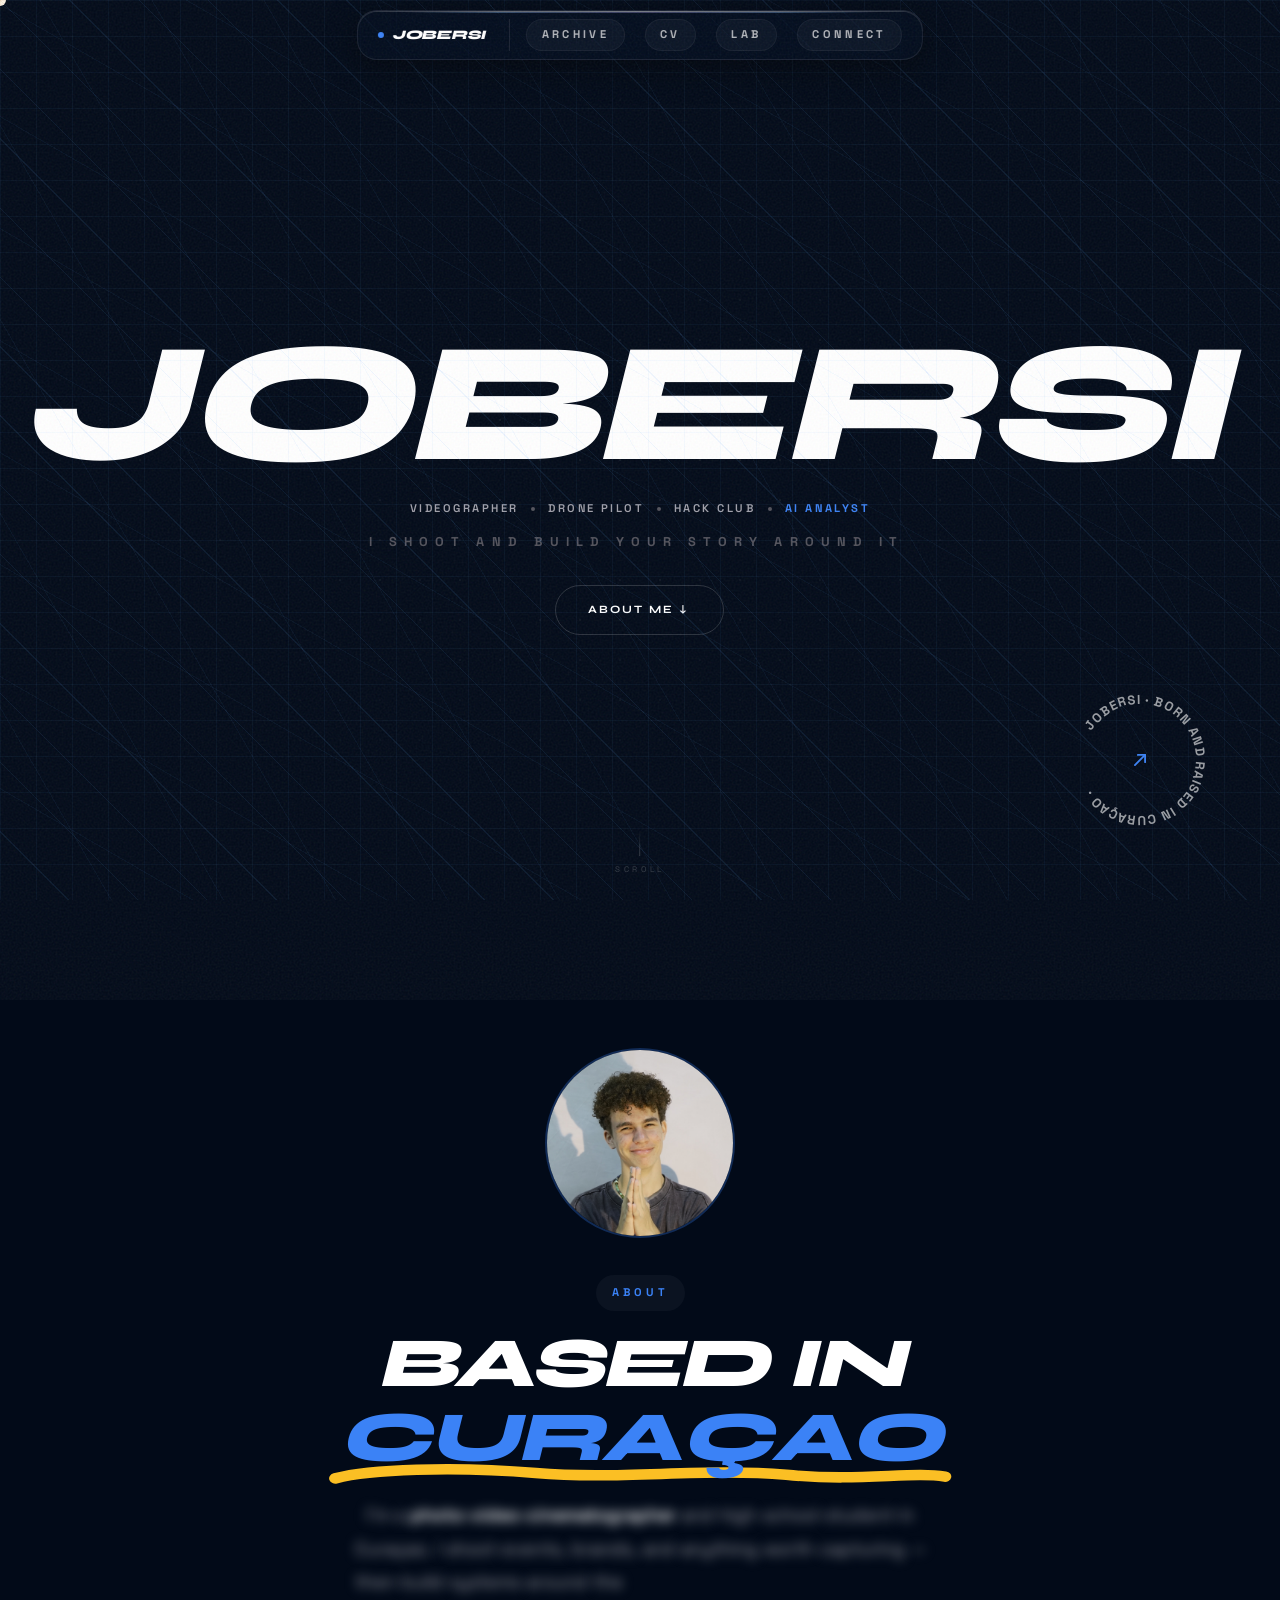
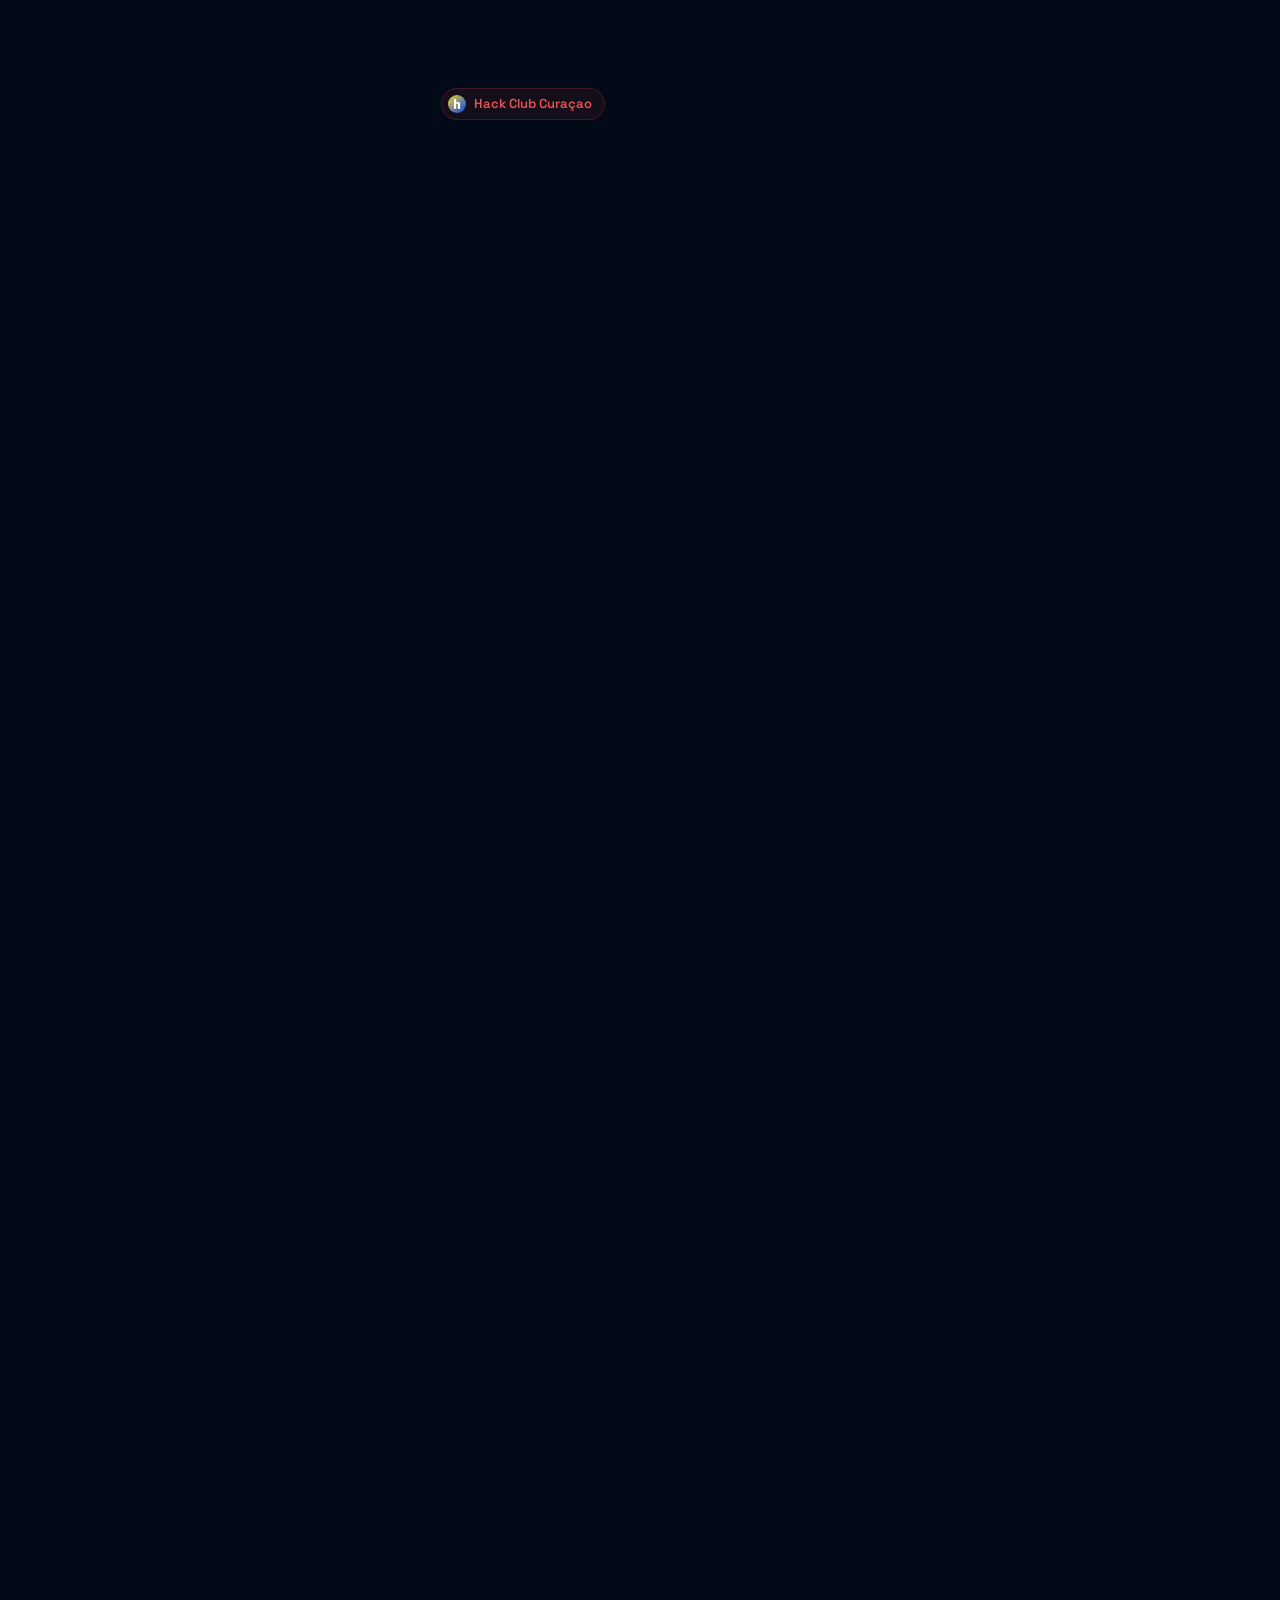
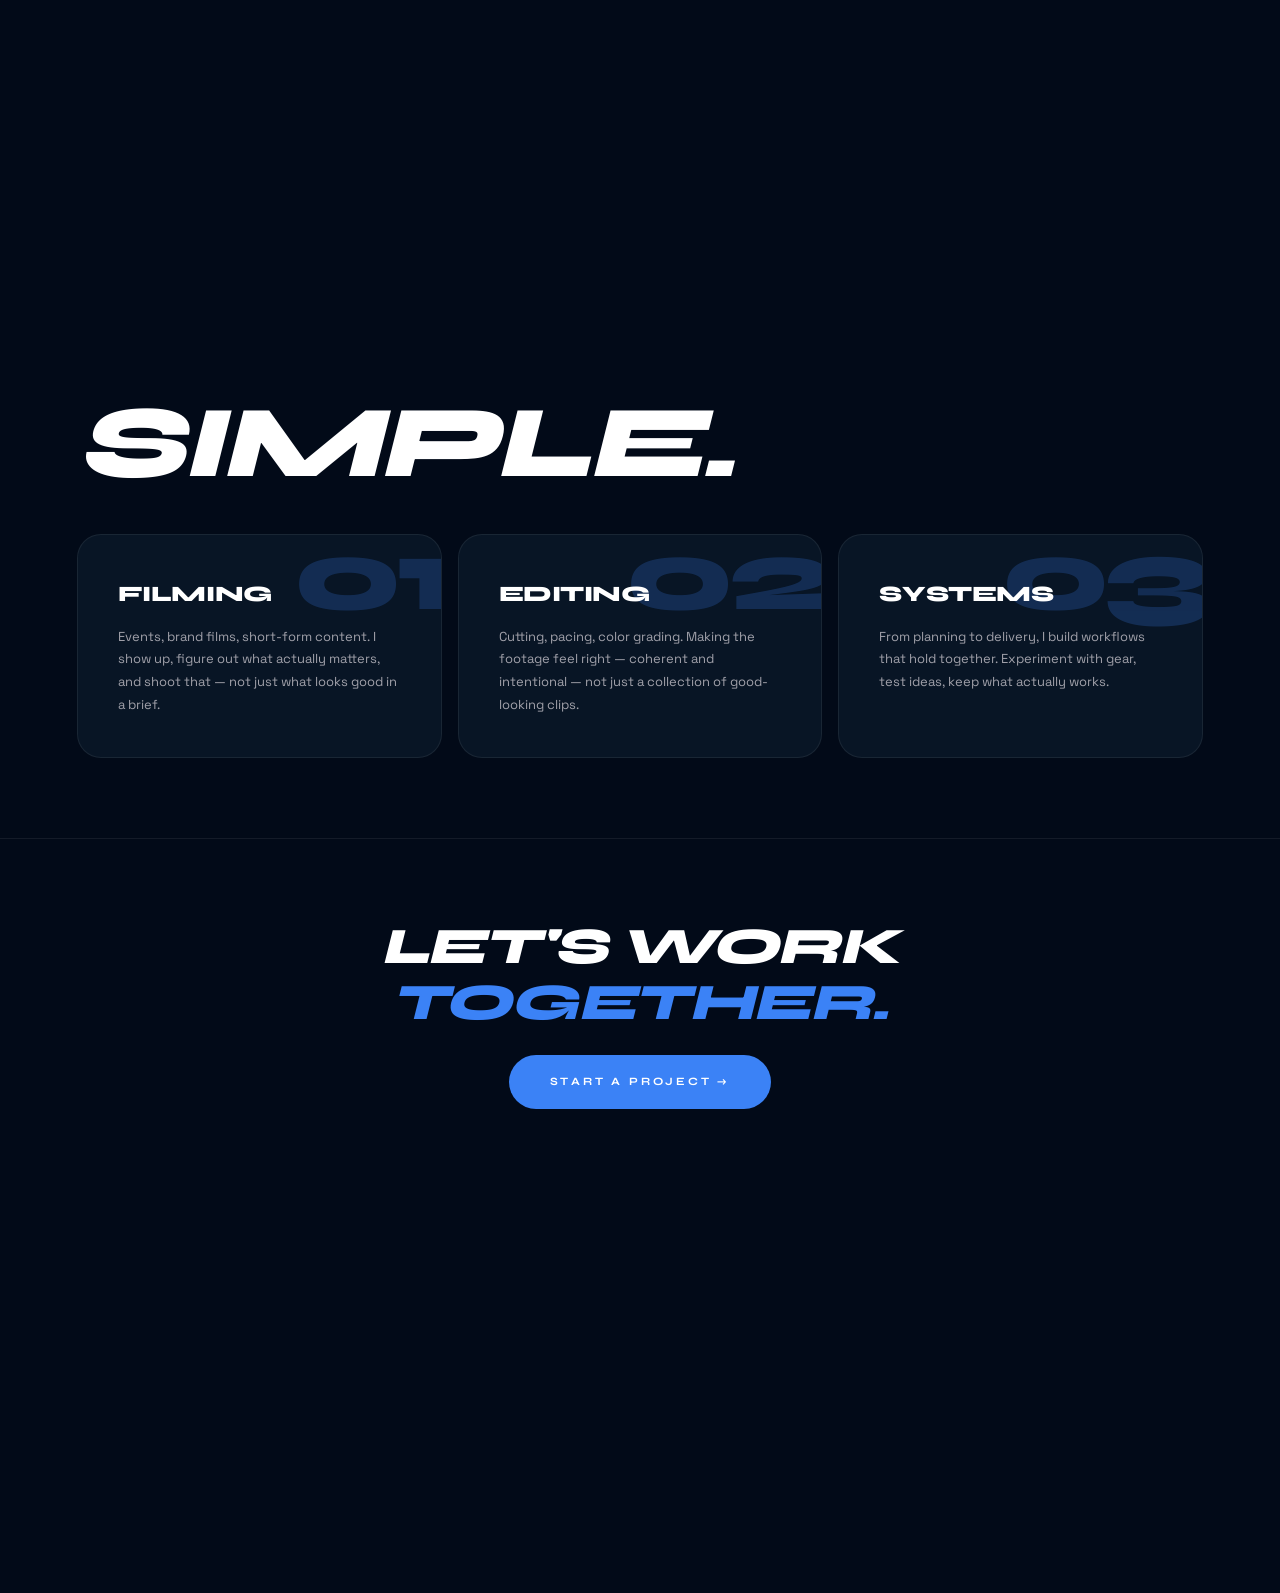
==== commit adacd2f6: "ifnally made portfolio good, and added companie logo" ====
--- a/index.html
+++ b/index.html
@@ -155,19 +155,27 @@
                         </p>
                     </div>
 
-                    <!-- Stats row -->
-                    <div class="about-stats">
-                        <div class="about-stat">
-                            <div class="about-stat-num javii-reveal">20<span class="accent">+</span></div>
-                            <div class="about-stat-label javii-reveal">Projects</div>
+                    <!-- Stats row + floating client cards -->
+                    <div class="about-stats-wrap">
+                        <div class="about-stats">
+                            <div class="about-stat">
+                                <div class="about-stat-num javii-reveal">20<span class="accent">+</span></div>
+                                <div class="about-stat-label javii-reveal">Projects</div>
+                            </div>
+                            <div class="about-stat">
+                                <div class="about-stat-num javii-reveal">5<span class="accent">+</span></div>
+                                <div class="about-stat-label javii-reveal">Years Shooting</div>
+                            </div>
+                            <div class="about-stat">
+                                <div class="about-stat-num javii-reveal">4<span class="accent">+</span></div>
+                                <div class="about-stat-label javii-reveal">Clients</div>
+                            </div>
                         </div>
-                        <div class="about-stat">
-                            <div class="about-stat-num javii-reveal">5<span class="accent">+</span></div>
-                            <div class="about-stat-label javii-reveal">Years Shooting</div>
-                        </div>
-                        <div class="about-stat">
-                            <div class="about-stat-num javii-reveal">6<span class="accent">+</span></div>
-                            <div class="about-stat-label javii-reveal">Clients</div>
+                        <div class="clients-cards-row">
+                            <div class="client-card cc-1"><img src="media/company1.png" alt="Client logo" loading="lazy"></div>
+                            <div class="client-card cc-2"><img src="media/company2.png" alt="Client logo" loading="lazy"></div>
+                            <div class="client-card cc-3"><img src="media/company4.png" alt="Client logo" loading="lazy"></div>
+                            <div class="client-card cc-4"><img src="media/company3.png" alt="Client logo" loading="lazy"></div>
                         </div>
                     </div>
 
--- a/style.css
+++ b/style.css
@@ -199,6 +199,7 @@
 
 @media (prefers-reduced-motion: reduce) {
     #grain { animation: none; }
+    .client-card { animation: none; }
 }
 
 /* ── Navigation — Apple liquid glass ────────────────────── */
@@ -286,8 +287,6 @@
     align-items: center;
     gap: var(--sp-2);
     transition: opacity 0.2s;
-    padding-right: 2px;
-    margin-left: -3px;
 }
 
 .nav-logo:hover { opacity: 0.7; }
@@ -651,6 +650,7 @@
     max-width: 100%;
     position: relative;
     z-index: 1;
+    left: -20px;
 }
 
 /* Location + tagline row */
@@ -818,6 +818,7 @@
     /* JS will set height = 100vh + (wordCount * 55px) */
     min-height: 100vh;
     position: relative;
+    overflow: clip;
 }
 
 .about-sticky {
@@ -919,7 +920,7 @@
     display: flex;
     justify-content: center;
     gap: var(--sp-10);
-    margin-top: var(--sp-8);
+    margin-top: 0;
     flex-wrap: wrap;
 }
 
@@ -943,6 +944,151 @@
     color: var(--text-muted);
     margin-top: var(--sp-2);
     font-weight: 600;
+}
+
+/* ── Floating client logo cards (around stats) ── */
+.about-stats-wrap {
+    position: relative;
+    margin-top: var(--sp-8);
+    padding: var(--sp-6) var(--sp-10);
+}
+
+/* Desktop: overlay absolutely on top of the stats block */
+.clients-cards-row {
+    position: absolute;
+    inset: 0;
+    pointer-events: none;
+}
+
+.client-card {
+    position: absolute;
+    width: 86px;
+    height: 86px;
+    background: var(--surface);
+    border: 1px solid var(--border);
+    border-radius: 16px;
+    display: flex;
+    align-items: center;
+    justify-content: center;
+    padding: 12px;
+    opacity: 0;
+    pointer-events: auto;
+    /* No transition — animations handle everything; transition would conflict */
+    transition: border-color 0.3s ease;
+}
+
+.client-card img {
+    width: 100%;
+    height: 100%;
+    object-fit: contain;
+    filter: grayscale(1) brightness(1.6);
+    opacity: 0.8;
+    transition: filter 0.3s ease, opacity 0.3s ease;
+}
+
+.client-card:hover img { filter: none; opacity: 1; }
+.client-card:hover { border-color: var(--accent); animation-play-state: paused; }
+
+/* Corners — hidden until explosion fires */
+.cc-1 { top:    -14px; left:  0; width: 116px; height: 86px; }
+.cc-2 { top:    -14px; right: 0; width: 116px; height: 86px; }
+.cc-3 { bottom: -14px; left:  0; }
+.cc-4 { bottom: -14px; right: 0; }
+
+/* GPU promotion only while animating */
+.about-stats-wrap.float-active .client-card,
+.about-stats-wrap.float-exit  .client-card {
+    will-change: transform, opacity;
+}
+
+/* ── ENTER: Explosion + float ── */
+.about-stats-wrap.float-active .cc-1 {
+    animation: explode-c1 0.65s cubic-bezier(0.34,1.56,0.64,1) 0.00s both,
+               cc-float-1 3.8s ease-in-out 0.80s infinite;
+}
+.about-stats-wrap.float-active .cc-2 {
+    animation: explode-c2 0.65s cubic-bezier(0.34,1.56,0.64,1) 0.08s both,
+               cc-float-2 5.1s ease-in-out 0.88s infinite;
+}
+.about-stats-wrap.float-active .cc-3 {
+    animation: explode-c3 0.65s cubic-bezier(0.34,1.56,0.64,1) 0.16s both,
+               cc-float-3 4.4s ease-in-out 0.96s infinite;
+}
+.about-stats-wrap.float-active .cc-4 {
+    animation: explode-c4 0.65s cubic-bezier(0.34,1.56,0.64,1) 0.24s both,
+               cc-float-4 3.2s ease-in-out 1.04s infinite;
+}
+
+/* ── EXIT: Implode back toward center ── */
+.about-stats-wrap.float-exit .cc-1 {
+    animation: implode-c1 0.38s cubic-bezier(0.36,0,0.66,0) 0.00s both;
+}
+.about-stats-wrap.float-exit .cc-2 {
+    animation: implode-c2 0.38s cubic-bezier(0.36,0,0.66,0) 0.05s both;
+}
+.about-stats-wrap.float-exit .cc-3 {
+    animation: implode-c3 0.38s cubic-bezier(0.36,0,0.66,0) 0.10s both;
+}
+.about-stats-wrap.float-exit .cc-4 {
+    animation: implode-c4 0.38s cubic-bezier(0.36,0,0.66,0) 0.15s both;
+}
+
+/* ── Explode keyframes ── */
+@keyframes explode-c1 {
+    0%   { transform: translate(140px, 60px)  scale(0) rotate(0deg); opacity: 0; }
+    70%  { transform: translate(-3px, -3px)   scale(1.1) rotate(-10deg); opacity: 1; }
+    100% { transform: rotate(-8deg) translateY(0px) scale(1); opacity: 1; }
+}
+@keyframes explode-c2 {
+    0%   { transform: translate(-140px, 60px) scale(0) rotate(0deg); opacity: 0; }
+    70%  { transform: translate(3px, -3px)    scale(1.1) rotate(10deg); opacity: 1; }
+    100% { transform: rotate(6deg) translateY(-6px) scale(1); opacity: 1; }
+}
+@keyframes explode-c3 {
+    0%   { transform: translate(140px, -60px) scale(0) rotate(0deg); opacity: 0; }
+    70%  { transform: translate(-3px, 3px)    scale(1.1) rotate(6deg); opacity: 1; }
+    100% { transform: rotate(4deg) translateY(4px) scale(1); opacity: 1; }
+}
+@keyframes explode-c4 {
+    0%   { transform: translate(-140px, -60px) scale(0) rotate(0deg); opacity: 0; }
+    70%  { transform: translate(3px, 3px)      scale(1.1) rotate(-7deg); opacity: 1; }
+    100% { transform: rotate(-5deg) translateY(0px) scale(1); opacity: 1; }
+}
+
+/* ── Implode keyframes (reverse path, easing out) ── */
+@keyframes implode-c1 {
+    0%   { transform: rotate(-8deg) scale(1); opacity: 1; }
+    100% { transform: translate(140px, 60px)  scale(0) rotate(20deg); opacity: 0; }
+}
+@keyframes implode-c2 {
+    0%   { transform: rotate(6deg) translateY(-6px) scale(1); opacity: 1; }
+    100% { transform: translate(-140px, 60px) scale(0) rotate(-20deg); opacity: 0; }
+}
+@keyframes implode-c3 {
+    0%   { transform: rotate(4deg) translateY(4px) scale(1); opacity: 1; }
+    100% { transform: translate(140px, -60px) scale(0) rotate(-15deg); opacity: 0; }
+}
+@keyframes implode-c4 {
+    0%   { transform: rotate(-5deg) scale(1); opacity: 1; }
+    100% { transform: translate(-140px, -60px) scale(0) rotate(15deg); opacity: 0; }
+}
+
+/* ── Float keyframes (transform + opacity only = compositor-only) ── */
+@keyframes cc-float-1 {
+    0%,100% { transform: rotate(-8deg) translateY(0px); }
+    50%     { transform: rotate(-2deg) translateY(-14px); }
+}
+@keyframes cc-float-2 {
+    0%,100% { transform: rotate(6deg)  translateY(-6px); }
+    50%     { transform: rotate(12deg) translateY(8px); }
+}
+@keyframes cc-float-3 {
+    0%,100% { transform: rotate(4deg)  translateY(4px); }
+    50%     { transform: rotate(-5deg) translateY(-12px); }
+}
+@keyframes cc-float-4 {
+    0%,100% { transform: rotate(-5deg) translateY(0px); }
+    50%     { transform: rotate(3deg)  translateY(-16px); }
 }
 
 /* Cover image */
@@ -1330,11 +1476,14 @@
 }
 
 @media (max-width: 600px) {
+    :root { --footer-h: 620px; }
     .mboard-top {
         grid-template-columns: 1fr;
-        gap: var(--sp-6);
+        gap: var(--sp-5);
     }
-    .mboard-content { padding-top: var(--sp-10); }
+    .mboard-content { padding-top: var(--sp-8); }
+    .mboard-sys-label { margin-bottom: var(--sp-2); }
+    .mboard-tagline { margin-bottom: var(--sp-4); }
 }
 
 /* ═══════════════════════════════════════════
@@ -2045,6 +2194,12 @@
 .portfolio-card.featured {
     grid-column: span 2;
     aspect-ratio: 16/9;
+    align-self: start;
+}
+
+.portfolio-card.banner {
+    grid-column: span 3;
+    aspect-ratio: 5/1;
 }
 
 .portfolio-card.coming-soon {
@@ -2172,6 +2327,14 @@
     object-fit: cover;
     position: absolute;
     inset: 0;
+}
+
+.modal-media iframe {
+    width: 100%;
+    height: 100%;
+    position: absolute;
+    inset: 0;
+    border: 0;
 }
 
 .modal-info {
@@ -2235,6 +2398,7 @@
     .contact-grid { grid-template-columns: 1fr; gap: var(--sp-12); }
     .modal-card { grid-template-columns: 1fr; max-height: 85vh; overflow-y: auto; }
     .portfolio-card.featured { grid-column: span 1; aspect-ratio: 4/5; }
+    .portfolio-card.banner { grid-column: span 2; aspect-ratio: 3/1; }
     .portfolio-grid { grid-template-columns: repeat(2, 1fr); gap: var(--sp-4); }
 
     /* CV — make timeline images fill the column width instead of a fixed 220px block */
@@ -2251,7 +2415,7 @@
 
     .container { width: 92%; }
 
-    nav { padding: 0 var(--sp-6); }
+    nav { padding: 0 12px; }
 
     .nav-links { display: none; }
 
@@ -2278,7 +2442,8 @@
         -webkit-backdrop-filter: blur(24px) saturate(1.5);
         border: 1px solid rgba(255,255,255,0.1);
         border-radius: 999px;
-        padding: 0.45rem 1.25rem 0.45rem 0.6rem;
+        padding: 0.45rem 1rem 0.45rem 0.75rem;
+        margin-left: 0;
         box-shadow: 0 4px 20px rgba(0,0,0,0.4), 0 1px 0 rgba(255,255,255,0.1) inset;
     }
 
@@ -2324,6 +2489,7 @@
 
     /* Portfolio */
     .portfolio-grid { grid-template-columns: 1fr; gap: var(--sp-4); margin-top: var(--sp-10); }
+    .portfolio-card.banner { grid-column: span 1; aspect-ratio: 3/1; }
 
     /* Gear */
     .gear-grid { grid-template-columns: 1fr; }
@@ -2370,7 +2536,13 @@
 
 /* ── Mobile polish pass ──────────────────── */
 @media (max-width: 768px) {
-    /* Hero tagline — left-align when it wraps on mobile */
+    /* Hero name — prevent italic slant from clipping the I */
+    .hero-name {
+        font-size: clamp(3rem, 14.5vw, 14.5vw);
+        width: 100%;
+        overflow: visible;
+        left: -10px;
+    }
     .hero-sub { text-align: left; align-self: flex-start; white-space: normal; font-size: 0.82rem; letter-spacing: 0.22em; line-height: 2.1; padding-right: 0; overflow: visible; width: 100%; }
     .hero-sub-line { display: block; }
     .hero-sub-l1 { text-align: left; }
@@ -2439,6 +2611,69 @@
     .about-stat-num { font-size: clamp(1rem, 5vw, 1.4rem); }
     .about-stat-label { font-size: 0.58rem; letter-spacing: 0.1em; white-space: normal; }
 
+    /* Floating client cards — row below stats on mobile */
+    .about-stats-wrap {
+        padding-bottom: 0;
+        margin-bottom: var(--sp-12); /* breathing room before "See my work" */
+    }
+    .clients-cards-row {
+        position: static;
+        display: flex;
+        flex-wrap: nowrap;
+        justify-content: center;
+        gap: var(--sp-2);
+        margin-top: var(--sp-6);
+        pointer-events: auto;
+        overflow: visible;
+    }
+    .client-card {
+        position: static;
+        width: 60px;
+        height: 56px;
+        padding: 8px;
+        border-radius: 12px;
+        opacity: 0;
+        display: flex;
+        flex-shrink: 0;
+    }
+    /* Rectangle cards on mobile too */
+    .cc-1, .cc-2 { width: 78px; height: 56px; }
+    /* Mobile: explode from bottom, uniform animation (no rotation in static flow) */
+    .about-stats-wrap.float-active .cc-1 {
+        animation: explode-mob 0.65s cubic-bezier(0.34,1.56,0.64,1) 0.00s both,
+                   mob-float 3.8s ease-in-out 0.80s infinite;
+    }
+    .about-stats-wrap.float-active .cc-2 {
+        animation: explode-mob 0.65s cubic-bezier(0.34,1.56,0.64,1) 0.08s both,
+                   mob-float 5.1s ease-in-out 0.88s infinite;
+    }
+    .about-stats-wrap.float-active .cc-3 {
+        animation: explode-mob 0.65s cubic-bezier(0.34,1.56,0.64,1) 0.16s both,
+                   mob-float 4.4s ease-in-out 0.96s infinite;
+    }
+    .about-stats-wrap.float-active .cc-4 {
+        animation: explode-mob 0.65s cubic-bezier(0.34,1.56,0.64,1) 0.24s both,
+                   mob-float 3.2s ease-in-out 1.04s infinite;
+    }
+    /* Mobile exit: drop back down */
+    .about-stats-wrap.float-exit .cc-1 { animation: collapse-mob 0.32s cubic-bezier(0.36,0,0.66,0) 0.00s both; }
+    .about-stats-wrap.float-exit .cc-2 { animation: collapse-mob 0.32s cubic-bezier(0.36,0,0.66,0) 0.05s both; }
+    .about-stats-wrap.float-exit .cc-3 { animation: collapse-mob 0.32s cubic-bezier(0.36,0,0.66,0) 0.10s both; }
+    .about-stats-wrap.float-exit .cc-4 { animation: collapse-mob 0.32s cubic-bezier(0.36,0,0.66,0) 0.15s both; }
+    @keyframes explode-mob {
+        0%   { transform: translateY(-60px) scale(0); opacity: 0; }
+        70%  { transform: translateY(6px)   scale(1.08); opacity: 1; }
+        100% { transform: translateY(0px)   scale(1);    opacity: 1; }
+    }
+    @keyframes collapse-mob {
+        0%   { transform: translateY(0px)   scale(1); opacity: 1; }
+        100% { transform: translateY(-60px) scale(0); opacity: 0; }
+    }
+    @keyframes mob-float {
+        0%,100% { transform: translateY(0px); }
+        50%     { transform: translateY(-8px); }
+    }
+
     /* Services */
     .service-card { padding: var(--sp-8); }
 
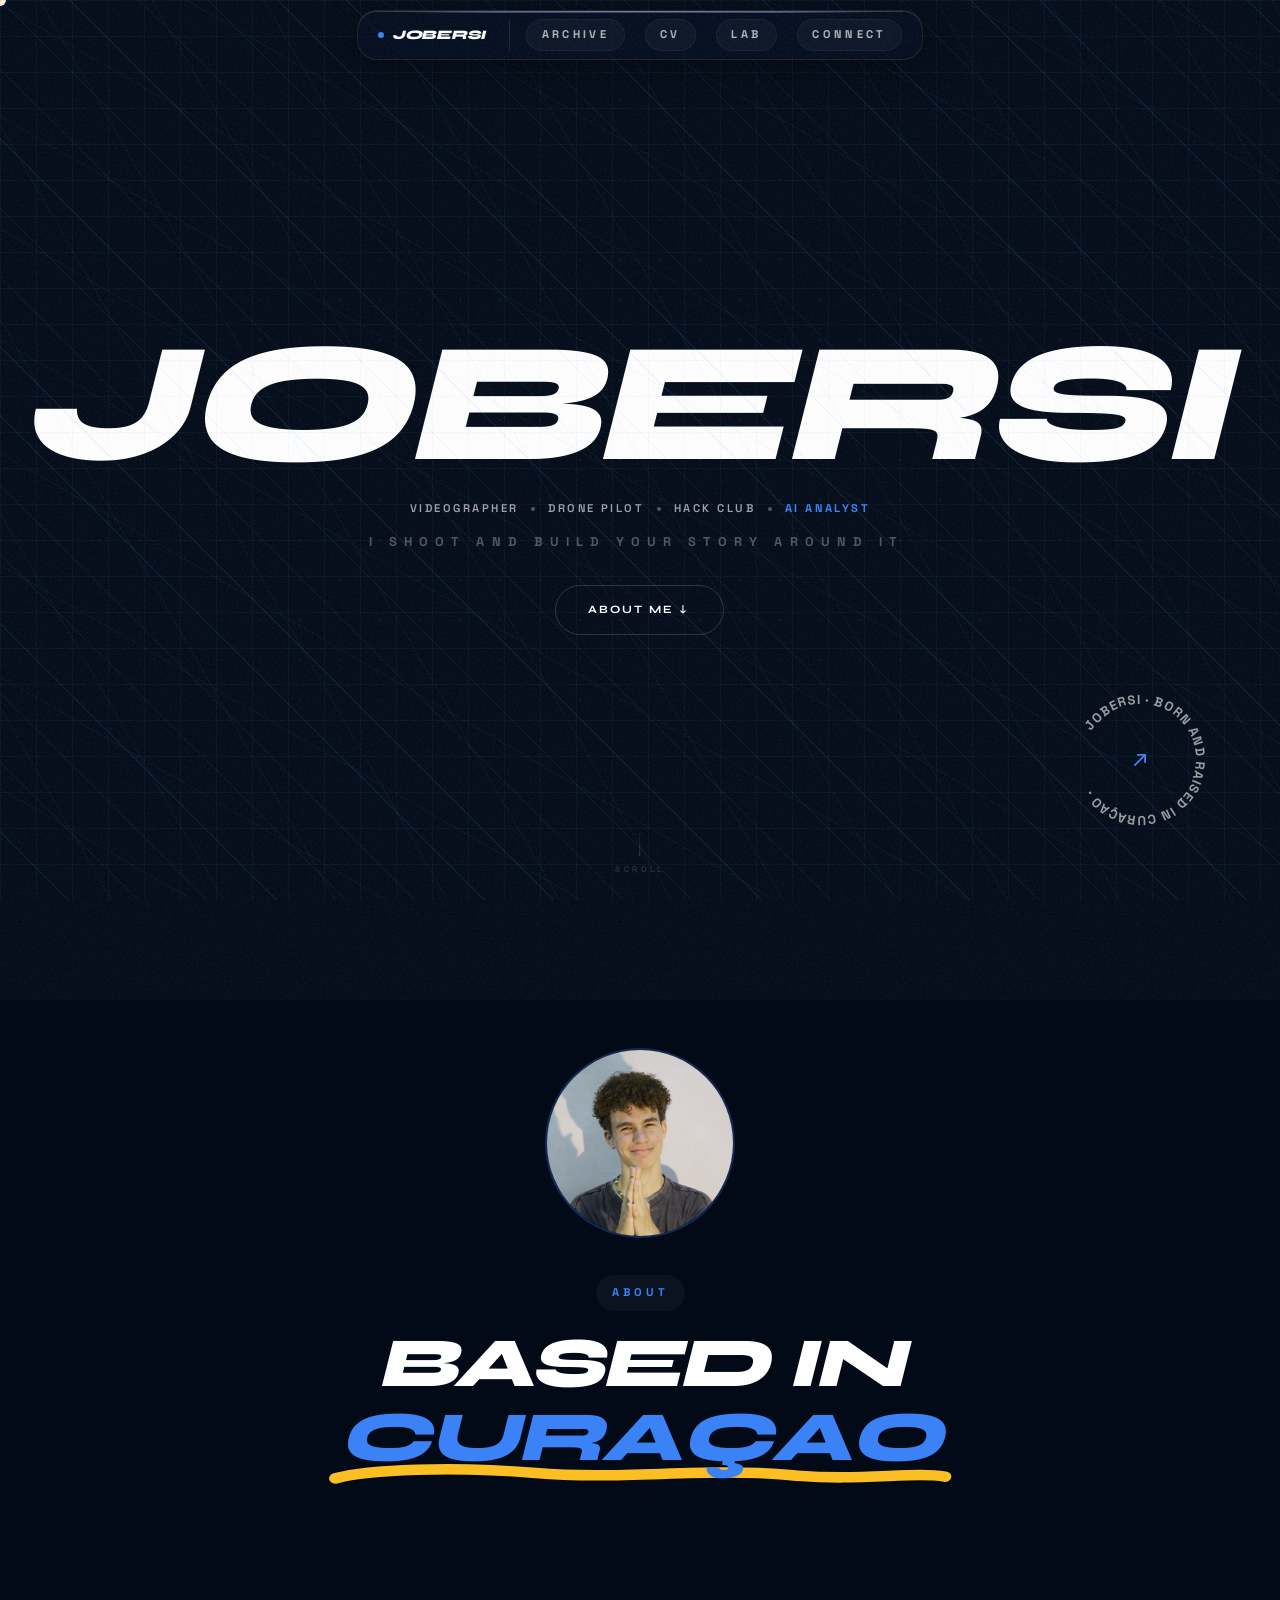
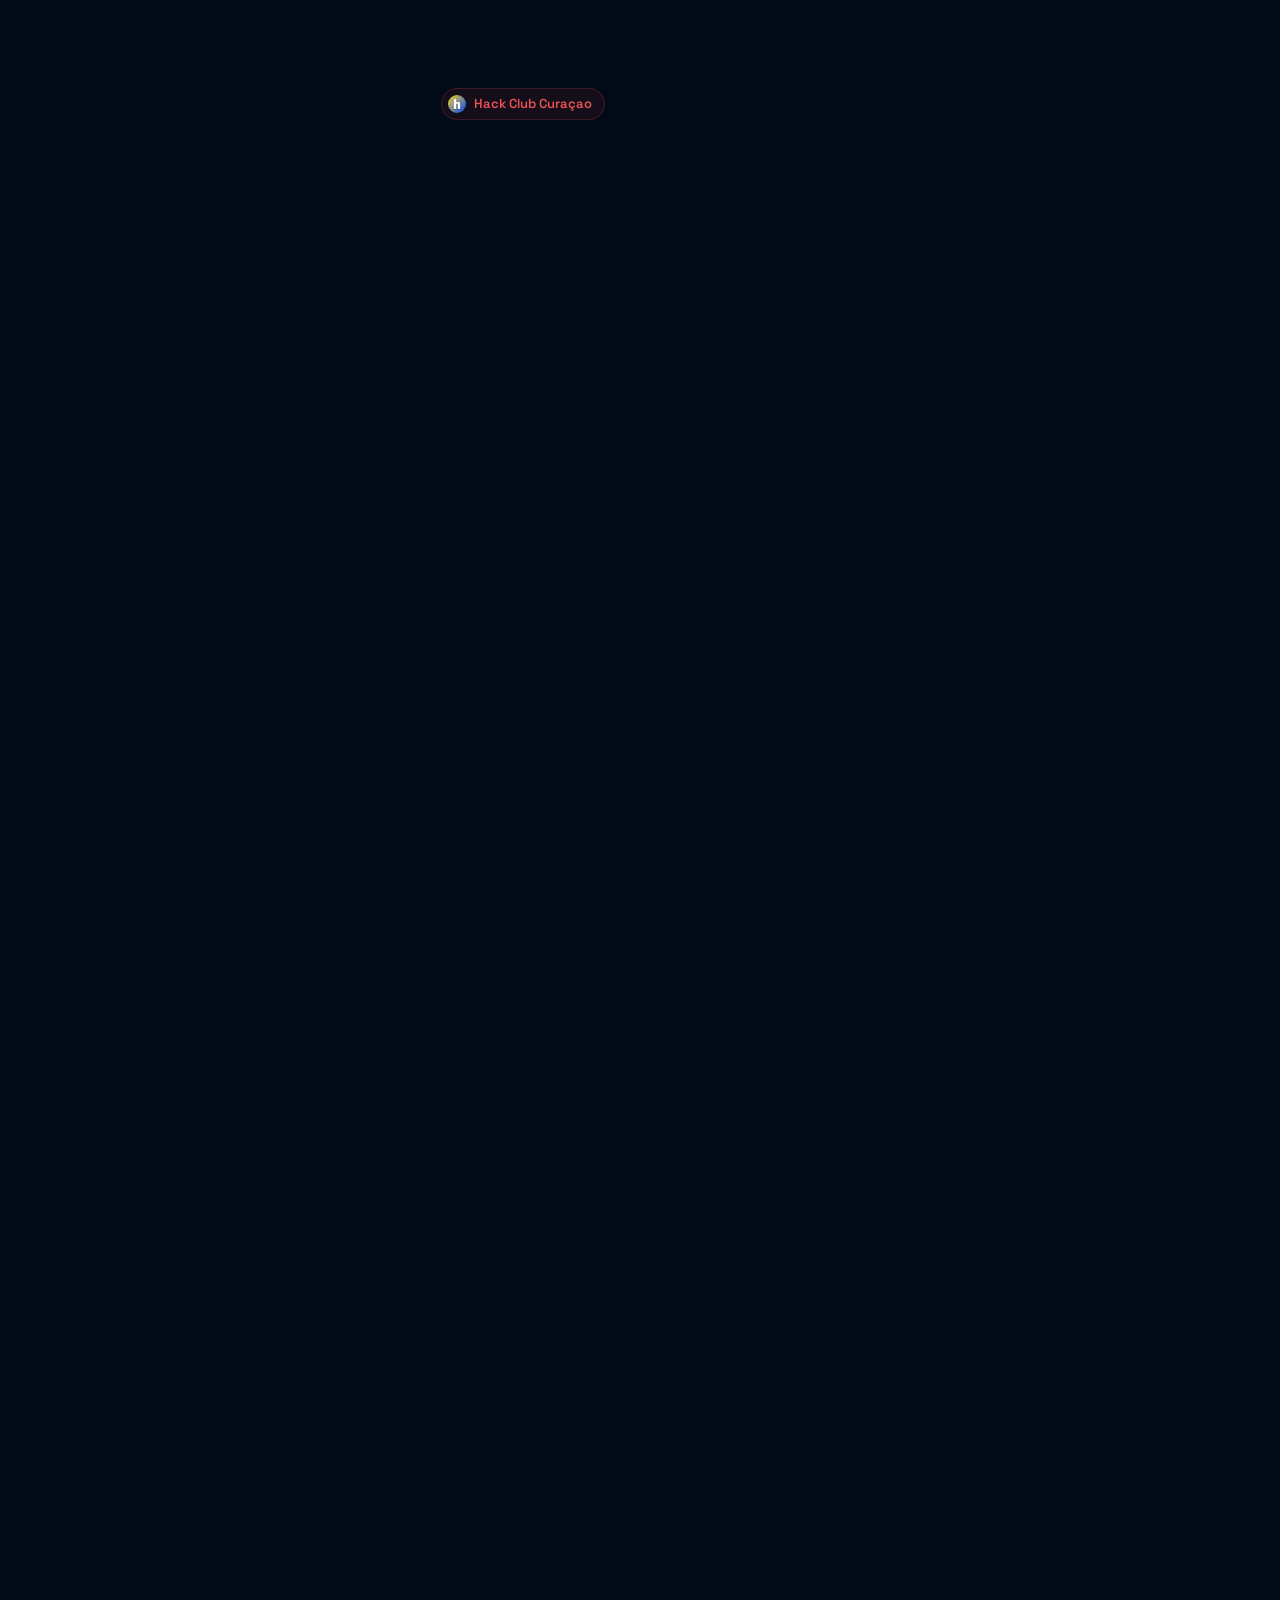
==== commit dfd952f5: "general fixes, animated icons contact page, updated cover image," ====
--- a/index.html
+++ b/index.html
@@ -103,12 +103,12 @@
                 <!-- Side floating photos (desktop only) -->
                 <!-- Left: pfp — rickroll easter egg (3 clicks) -->
                 <div class="about-float about-float-left" id="pfp-easter-egg" tabindex="-1" aria-hidden="true">
-                    <img src="media/pfp.jpg" alt="">
+                    <img src="media/pfp.jpg" alt="" loading="lazy" decoding="async">
                 </div>
                 <!-- Right: cover — star clip-path rotates, image stays still -->
                 <div class="about-float about-float-right" aria-hidden="true">
                     <div class="star-mask-wrap">
-                        <img src="media/cover.jpg" alt="">
+                        <img src="media/cover.jpg" alt="" loading="lazy" decoding="async">
                     </div>
                 </div>
 
@@ -116,11 +116,11 @@
                     <!-- Mobile scroll photos: pfp → splits with star on paragraph 2 -->
                     <div class="about-scroll-photos" aria-hidden="true">
                         <div class="asp-pfp">
-                            <img src="media/pfp.jpg" alt="">
+                            <img src="media/pfp.jpg" alt="" loading="lazy" decoding="async">
                         </div>
                         <div class="asp-star">
                             <div class="star-mask-wrap">
-                                <img src="media/cover.jpg" alt="">
+                                <img src="media/cover.jpg" alt="" loading="lazy" decoding="async">
                             </div>
                         </div>
                     </div>
@@ -148,7 +148,7 @@
                             Focused on <strong>visual storytelling</strong> from concept to edit. Worked on 20+ projects
                             including camps, competitions, and client work. Also running
                             <a href="https://curahack.club" target="_blank" rel="noopener" class="hackclub-badge">
-                                <img src="media/hcc.png" alt="Hack Club Curaçao logo">
+                                <img src="media/hcc.png" alt="Hack Club Curaçao logo" loading="lazy" decoding="async">
                                 Hack Club Curaçao
                             </a>
                             — a community for builders on the island.
--- a/style.css
+++ b/style.css
@@ -157,6 +157,10 @@
     pointer-events: none;
     z-index: var(--z-cursor);
     mix-blend-mode: difference;
+    /* hidden until the first real mousemove moves it off (0,0) — see
+       setupCursor() in script.js, which sets opacity:1 there. Without this,
+       the dot flashes visibly in the top-left corner on load. */
+    opacity: 0;
     transition: width 0.3s ease, height 0.3s ease, opacity 0.2s ease;
     will-change: left, top, width, height;
 }
@@ -824,14 +828,22 @@
 .about-sticky {
     position: sticky;
     top: 0;
-    height: 100vh;
+    /* min-height (not a fixed height) — when content is taller than 100vh
+       (short/square viewports), the box grows to actually contain it
+       instead of clipping it via overflow:visible past its own bottom
+       edge. With a fixed height:100vh, the overflowing tail (cards,
+       button) rendered below the box's real bottom and visually
+       collided with #home-services, which starts immediately after that
+       (too-short) box in document flow — see script.js's updateTrackHeight,
+       which sizes the scroll-track to match this real, possibly-taller box. */
+    min-height: 100vh;
     display: flex;
     align-items: flex-start;
     justify-content: center;
     /* push content down so heading lands at ~20% from top — clearly visible */
     padding-top: calc(var(--nav-h) + 8vh);
     padding-bottom: var(--sp-8);
-    overflow: hidden;
+    overflow: visible;
 }
 
 .about-editorial {
@@ -951,6 +963,11 @@
     position: relative;
     margin-top: var(--sp-8);
     padding: var(--sp-6) var(--sp-10);
+    /* Keeps the top corner cards (cc-1/cc-2, 86px tall, top:6px) clear of
+       the bottom corner cards (cc-3/cc-4, 86px tall, bottom:6px) — below
+       184px (6+86+86+6) the corners clip into each other regardless of
+       viewport size. */
+    min-height: 190px;
 }
 
 /* Desktop: overlay absolutely on top of the stats block */
@@ -989,11 +1006,13 @@
 .client-card:hover img { filter: none; opacity: 1; }
 .client-card:hover { border-color: var(--accent); animation-play-state: paused; }
 
-/* Corners — hidden until explosion fires */
-.cc-1 { top:    -14px; left:  0; width: 116px; height: 86px; }
-.cc-2 { top:    -14px; right: 0; width: 116px; height: 86px; }
-.cc-3 { bottom: -14px; left:  0; }
-.cc-4 { bottom: -14px; right: 0; }
+/* Corners — hidden until explosion fires. Pulled fully inside the wrap
+   (no negative offsets) so they can never visually extend over content
+   below, like the "See my work" button. */
+.cc-1 { top:    6px; left:  0; width: 116px; height: 86px; }
+.cc-2 { top:    6px; right: 0; width: 116px; height: 86px; }
+.cc-3 { bottom: 6px; left:  0; }
+.cc-4 { bottom: 6px; right: 0; }
 
 /* GPU promotion only while animating */
 .about-stats-wrap.float-active .client-card,
@@ -1489,6 +1508,32 @@
 /* ═══════════════════════════════════════════
    CONTACT PAGE
 ═══════════════════════════════════════════ */
+.connect-tagline {
+    color: var(--text-muted);
+    font-size: var(--text-base);
+    margin: var(--sp-3) 0 0;
+}
+.connect-tagline .wiggle {
+    display: inline-flex;
+    vertical-align: middle;
+    color: var(--accent);
+    transform-origin: 70% 70%;
+}
+/* Plays once when the line scrolls into view (.reveal adds .active via
+   IntersectionObserver in script.js) — not an idle ambient loop. */
+.connect-tagline.active .wiggle {
+    animation: tagline-wave 0.8s cubic-bezier(0.34,1.56,0.64,1) 1;
+    animation-delay: 0.35s;
+}
+@keyframes tagline-wave {
+    0%, 100% { transform: rotate(0deg); }
+    30% { transform: rotate(16deg); }
+    60% { transform: rotate(-9deg); }
+}
+@media (prefers-reduced-motion: reduce) {
+    .connect-tagline.active .wiggle { animation: none; }
+}
+
 .contact-grid {
     display: grid;
     grid-template-columns: 1fr 1fr;
@@ -1639,9 +1684,110 @@
 }
 .avail-card:hover {
     border-color: var(--border-accent);
-    transform: translateY(-3px);
-}
-.avail-icon { font-size: 1.4rem; display: block; margin-bottom: var(--sp-2); }
+    transform: translateY(-3px) rotate(-0.6deg);
+}
+.avail-icon {
+    display: block;
+    margin-bottom: var(--sp-3);
+    color: var(--accent);
+}
+.avail-icon svg {
+    width: 26px;
+    height: 26px;
+    overflow: visible;
+}
+
+/* Icon animations — triggered on :hover and by JS .icon-idle class (periodic idle bursts).
+   Drone props each spin around their own bounding-box center (transform-box: fill-box). */
+
+/* Clapperboard — hinged top bar claps with spring rebound wave */
+.icon-clapper .clap-top { transform-origin: 2px 8px; }
+.avail-card:hover .icon-clapper .clap-top,
+.avail-card.icon-idle .icon-clapper .clap-top {
+    animation: clap-action 0.8s cubic-bezier(0.22,1,0.36,1) forwards;
+}
+
+/* Drone — each propeller spins around its own center */
+.icon-drone .prop {
+    transform-box: fill-box;
+    transform-origin: center;
+}
+.avail-card:hover .icon-drone .prop { animation: prop-spin 0.38s linear infinite; }
+.avail-card.icon-idle .icon-drone .prop { animation: prop-spin 0.38s linear 4; }
+.avail-card:hover .icon-drone .prop-tr,
+.avail-card.icon-idle .icon-drone .prop-tr { animation-delay: -0.09s; }
+.avail-card:hover .icon-drone .prop-bl,
+.avail-card.icon-idle .icon-drone .prop-bl { animation-delay: -0.19s; }
+.avail-card:hover .icon-drone .prop-br,
+.avail-card.icon-idle .icon-drone .prop-br { animation-delay: -0.29s; }
+
+/* Scissors — each blade rotates opposite direction around the blade crossing point */
+.icon-scissors .sc-top,
+.icon-scissors .sc-bot {
+    transform-box: view-box;
+    transform-origin: 12.7px 12px;
+}
+.avail-card:hover .icon-scissors .sc-top,
+.avail-card.icon-idle .icon-scissors .sc-top {
+    animation: sc-top-snip 0.7s cubic-bezier(0.22,1,0.36,1) forwards;
+}
+.avail-card:hover .icon-scissors .sc-bot,
+.avail-card.icon-idle .icon-scissors .sc-bot {
+    animation: sc-bot-snip 0.7s cubic-bezier(0.22,1,0.36,1) forwards;
+}
+
+/* Collab — friendly head-nod */
+.icon-collab { transform-box: fill-box; transform-origin: 50% 100%; }
+.avail-card:hover .icon-collab,
+.avail-card.icon-idle .icon-collab {
+    animation: collab-action 0.9s cubic-bezier(0.22,1,0.36,1) forwards;
+}
+
+@keyframes clap-action {
+    0%   { transform: rotate(0deg); }
+    20%  { transform: rotate(-22deg); }
+    40%  { transform: rotate(5deg); }
+    55%  { transform: rotate(-13deg); }
+    70%  { transform: rotate(2deg); }
+    84%  { transform: rotate(-6deg); }
+    100% { transform: rotate(0deg); }
+}
+@keyframes sc-top-snip {
+    0%   { transform: rotate(0deg); }
+    30%  { transform: rotate(-20deg); }
+    55%  { transform: rotate(5deg); }
+    75%  { transform: rotate(-8deg); }
+    100% { transform: rotate(0deg); }
+}
+@keyframes sc-bot-snip {
+    0%   { transform: rotate(0deg); }
+    30%  { transform: rotate(20deg); }
+    55%  { transform: rotate(-5deg); }
+    75%  { transform: rotate(8deg); }
+    100% { transform: rotate(0deg); }
+}
+@keyframes collab-action {
+    0%   { transform: rotate(0deg); }
+    18%  { transform: rotate(13deg); }
+    40%  { transform: rotate(-5deg); }
+    60%  { transform: rotate(7deg); }
+    82%  { transform: rotate(-2deg); }
+    100% { transform: rotate(0deg); }
+}
+@keyframes prop-spin { to { transform: rotate(360deg); } }
+
+@media (prefers-reduced-motion: reduce) {
+    .avail-card:hover .icon-clapper .clap-top,
+    .avail-card.icon-idle .icon-clapper .clap-top,
+    .avail-card:hover .icon-scissors .sc-top,
+    .avail-card.icon-idle .icon-scissors .sc-top,
+    .avail-card:hover .icon-scissors .sc-bot,
+    .avail-card.icon-idle .icon-scissors .sc-bot,
+    .avail-card:hover .icon-collab,
+    .avail-card.icon-idle .icon-collab { animation: none; }
+    .avail-card:hover .icon-drone .prop,
+    .avail-card.icon-idle .icon-drone .prop { animation: none; }
+}
 .avail-title {
     font-family: 'Syne', sans-serif;
     font-weight: 700;
@@ -1674,6 +1820,68 @@
 @media (max-width: 768px) {
     .avail-grid { grid-template-columns: 1fr 1fr; gap: var(--sp-3); }
     .coming-soon-label { font-size: var(--text-sm); padding: var(--sp-2) var(--sp-4); }
+}
+
+/* Connect page — process + FAQ sections */
+.contact-section {
+    margin-top: var(--sp-20);
+}
+
+.contact-section .social-label {
+    display: block;
+    margin-bottom: var(--sp-2);
+}
+
+.contact-section-sub {
+    color: var(--text-muted);
+    font-size: var(--text-sm);
+    margin: 0 0 var(--sp-8);
+}
+
+.faq-list {
+    margin-top: var(--sp-6);
+    display: flex;
+    flex-direction: column;
+    gap: var(--sp-3);
+}
+
+.faq-item {
+    background: var(--surface);
+    border: 1px solid var(--border);
+    border-radius: var(--radius-sm);
+    padding: var(--sp-5) var(--sp-6);
+    transition: border-color 0.3s;
+}
+.faq-item:hover { border-color: var(--border-accent); }
+
+.faq-item summary {
+    font-family: 'Syne', sans-serif;
+    font-weight: 700;
+    font-size: var(--text-sm);
+    cursor: pointer;
+    list-style: none;
+    display: flex;
+    align-items: center;
+    justify-content: space-between;
+    gap: var(--sp-4);
+}
+.faq-item summary::-webkit-details-marker { display: none; }
+
+.faq-item summary::after {
+    content: '+';
+    font-family: 'Syne', sans-serif;
+    color: var(--accent);
+    font-size: var(--text-lg);
+    flex-shrink: 0;
+    transition: transform 0.25s;
+}
+.faq-item[open] summary::after { transform: rotate(45deg); }
+
+.faq-item p {
+    color: var(--text-muted);
+    font-size: var(--text-xs);
+    line-height: 1.7;
+    margin: var(--sp-3) 0 0;
 }
 
 /* ═══════════════════════════════════════════
@@ -2342,15 +2550,26 @@
     display: flex;
     flex-direction: column;
     gap: var(--sp-4);
-}
+    /* Grid items default to a content-based min-width (the widest
+       unbreakable word, e.g. "Competition" at this font size) — without
+       this, a long project title can force the whole .modal-card grid
+       track wider than the explicit container, blowing the popup out
+       past the viewport on mobile. min-width:0 lets it actually shrink
+       and wrap instead. */
+    min-width: 0;
+}
+
+.modal-media { min-width: 0; }
 
 .m-title {
     font-family: 'Syne', sans-serif;
     font-weight: 800;
-    font-size: var(--text-3xl);
+    font-size: clamp(1.5rem, 5vw, var(--text-3xl));
     text-transform: uppercase;
     font-style: italic;
-    line-height: 1;
+    line-height: 1.05;
+    overflow-wrap: break-word;
+    word-break: break-word;
 }
 
 .m-desc { font-size: var(--text-sm); color: var(--text-mid); line-height: 1.8; }
@@ -2524,8 +2743,13 @@
     #skill-bars { padding: 0 var(--sp-3); }
     .skill-bar-wrap { overflow: hidden; }
 
-    /* Modal */
-    .modal-card { border-radius: var(--radius-card); }
+    /* Modal — tighter outer/inner padding so more width goes to actual
+       content on narrow phones; max-height + scroll so a long description
+       doesn't push the close button or video off-screen. */
+    #modal { padding: var(--sp-3); }
+    .modal-card { border-radius: var(--radius-card); max-height: 90vh; }
+    .modal-info { padding: var(--sp-6); }
+    .m-title { font-size: clamp(1.3rem, 7vw, 1.8rem); }
 }
 
 /* ── Small phone ── */
@@ -2565,12 +2789,13 @@
     /* Badge — hide on small screens, already handled at 900px */
     .hero-badge { display: none; }
 
-    /* About sticky: natural height, no 100vh constraint, no overflow tricks */
+    /* About sticky: same pinned min-height:100vh behavior as desktop now
+       (see base .about-sticky rule) — mobile reveal is scroll-tied again,
+       so it needs the pin held in place to have scroll distance to run
+       against, same as desktop. */
     .about-sticky {
         position: sticky;
         top: 0;
-        height: auto;
-        overflow: visible;
         padding-top: var(--nav-h);
         padding-bottom: var(--sp-6);
         align-items: flex-start;
@@ -2898,10 +3123,11 @@
 .star-mask-wrap img {
     width: 100%;
     height: 100%;
-    object-fit: cover;
+    /* contain (not cover) — show the whole photo, letterboxed inside the
+       square, instead of cropping/zooming in to fill it. */
+    object-fit: contain;
     /* use individual `rotate` property so `scale` stays independent — avoids
        jitter caused by two transform-based animations drifting out of sync */
-    scale: 1.55;
     transform-origin: center center;
     animation: star-img-counter 18s linear infinite;
 }
@@ -2919,21 +3145,11 @@
 @media (prefers-reduced-motion: reduce) {
     .star-mask-wrap,
     .star-mask-wrap img { animation: none; }
-    .star-mask-wrap img { scale: 1.3; }
 }
 
 /* hide side photos on narrow screens */
 @media (max-width: 1300px) {
     .about-float { display: none; }
-}
-
-/* ── Mobile about photo strip (legacy — hidden when scroll photos active) ── */
-.about-mobile-photos {
-    display: none;
-    gap: var(--sp-4);
-    justify-content: center;
-    align-items: center;
-    margin-bottom: var(--sp-8);
 }
 
 /* ── Mobile scroll-driven about photos ─────────────────────
@@ -2943,7 +3159,11 @@
 .about-scroll-photos {
     display: none;
     position: relative;
-    width: 100%;
+    /* Bleed past .about-editorial's own side padding so the pfp/star sit
+       over that gutter instead of being squeezed into the narrower text
+       column width. */
+    width: calc(100% + 2 * clamp(1.25rem, 5vw, 3rem));
+    margin-left: calc(-1 * clamp(1.25rem, 5vw, 3rem));
     height: 215px;
     margin-bottom: var(--sp-6);
     overflow: hidden; /* clip images to container bounds */
@@ -2951,7 +3171,6 @@
 
 @media (max-width: 1300px) {
     .about-scroll-photos { display: block; }
-    .about-mobile-photos  { display: none !important; }
 }
 
 /* Profile picture — starts centered */
@@ -2988,74 +3207,18 @@
     z-index: 1;
 }
 
-/* Split state: pfp → left, star → right */
+/* Split state: pfp → left, star → right. Offsets are equal-and-opposite
+   (same clamp on both sides) so the pair is centered as a group instead of
+   skewing left — previously pfp shifted further (80–100px) than star
+   shifted back (52–76px). */
 .about-editorial.photos-split .asp-pfp {
     width:  clamp(140px, 42vw, 158px);
     height: clamp(140px, 42vw, 158px);
-    transform: translateX(calc(-50% - clamp(80px, 25vw, 100px)));
+    transform: translateX(calc(-50% - clamp(66px, 22vw, 88px)));
 }
 .about-editorial.photos-split .asp-star {
-    transform: translateX(calc(-50% + clamp(52px, 19vw, 76px)));
+    transform: translateX(calc(-50% + clamp(66px, 22vw, 88px)));
     opacity: 1;
-}
-
-.about-mobile-photo {
-    flex-shrink: 0;
-    overflow: hidden;
-    border: 1.5px solid var(--border-accent);
-}
-
-.about-mobile-photo:first-child {
-    width: 115px; height: 115px;
-    border-radius: 50%;
-}
-
-/* Star photo: let star-mask-wrap handle the clip inside */
-.about-mobile-photo--star {
-    width: 115px; height: 115px;
-    overflow: visible;
-    border: none;
-    border-radius: 0;
-    background: none;
-}
-
-.about-mobile-photo img {
-    width: 100%; height: 100%;
-    object-fit: cover;
-}
-
-/* Showcase image below CTA button */
-.about-showcase {
-    margin-top: var(--sp-10);
-    width: calc(100% + 3rem);
-    margin-left: -1.5rem;
-    aspect-ratio: 4/3;
-    overflow: hidden;
-    border-radius: var(--radius-card);
-    transform: rotate(-1.2deg);
-    box-shadow: 0 28px 70px rgba(0,0,0,0.55);
-}
-
-.about-showcase img {
-    width: 100%; height: 100%;
-    object-fit: cover;
-    filter: brightness(0.86);
-    transition: transform 0.6s ease;
-}
-
-.about-showcase:hover img { transform: scale(1.03); }
-
-@media (max-width: 768px) {
-    .about-showcase {
-        width: 100%;
-        margin-left: 0;
-        transform: rotate(-0.5deg);
-        margin-top: var(--sp-8);
-    }
-}
-
-@media (max-width: 1300px) {
-    .about-mobile-photos { display: flex; }
 }
 
 @media (prefers-reduced-motion: reduce) {
@@ -3134,9 +3297,15 @@
 
 /* ── "See my work" inside about section — give it spacing ─── */
 #home-about .btn-accent {
-    margin-top: var(--sp-8) !important;
+    margin-top: var(--sp-12) !important;
     margin-bottom: var(--sp-10) !important;
     display: inline-flex;
+    /* Force this above anything else in the about section (floating
+       client-logo cards, overflow from the word-reveal text, etc.) —
+       own stacking context, highest z-index, can't be covered. */
+    position: relative !important;
+    isolation: isolate;
+    z-index: 9999 !important;
 }
 
 /* ── Footer tagline — fluid sizing, always left-aligned on small screens ─── */
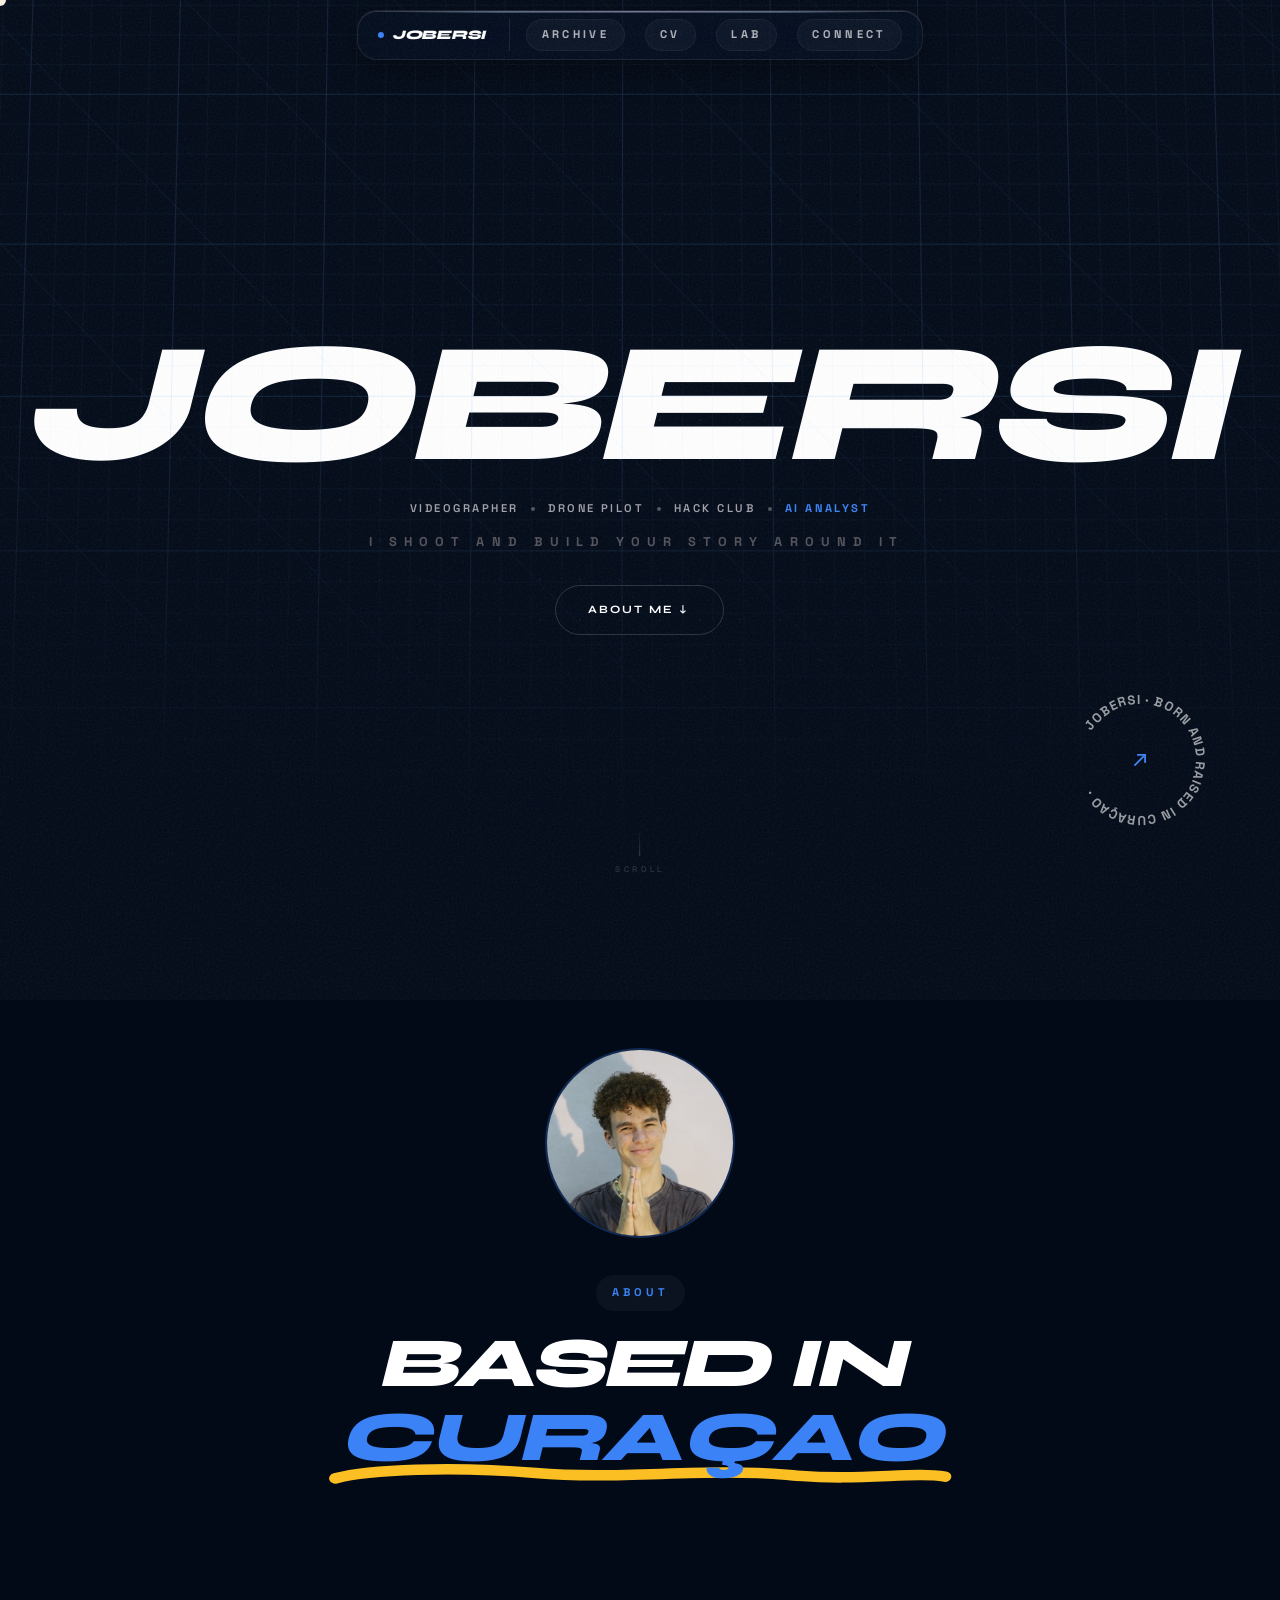
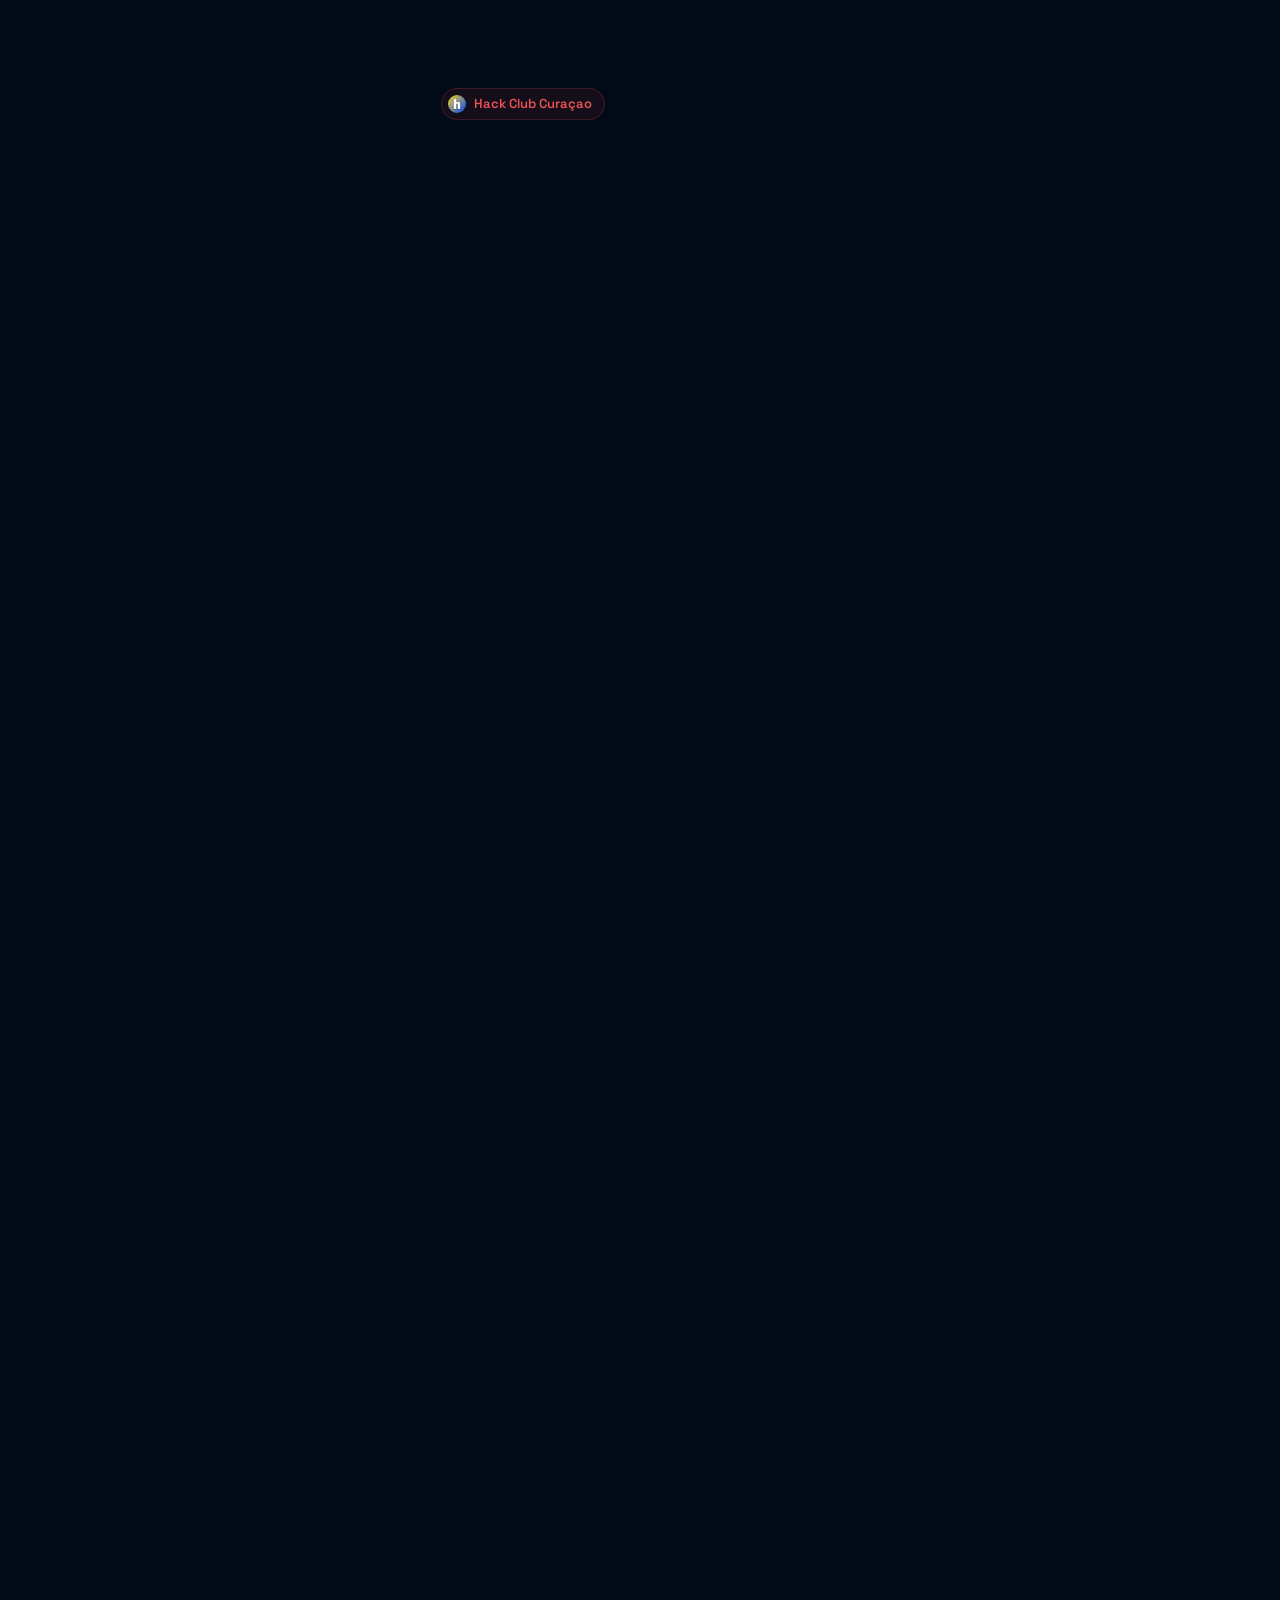
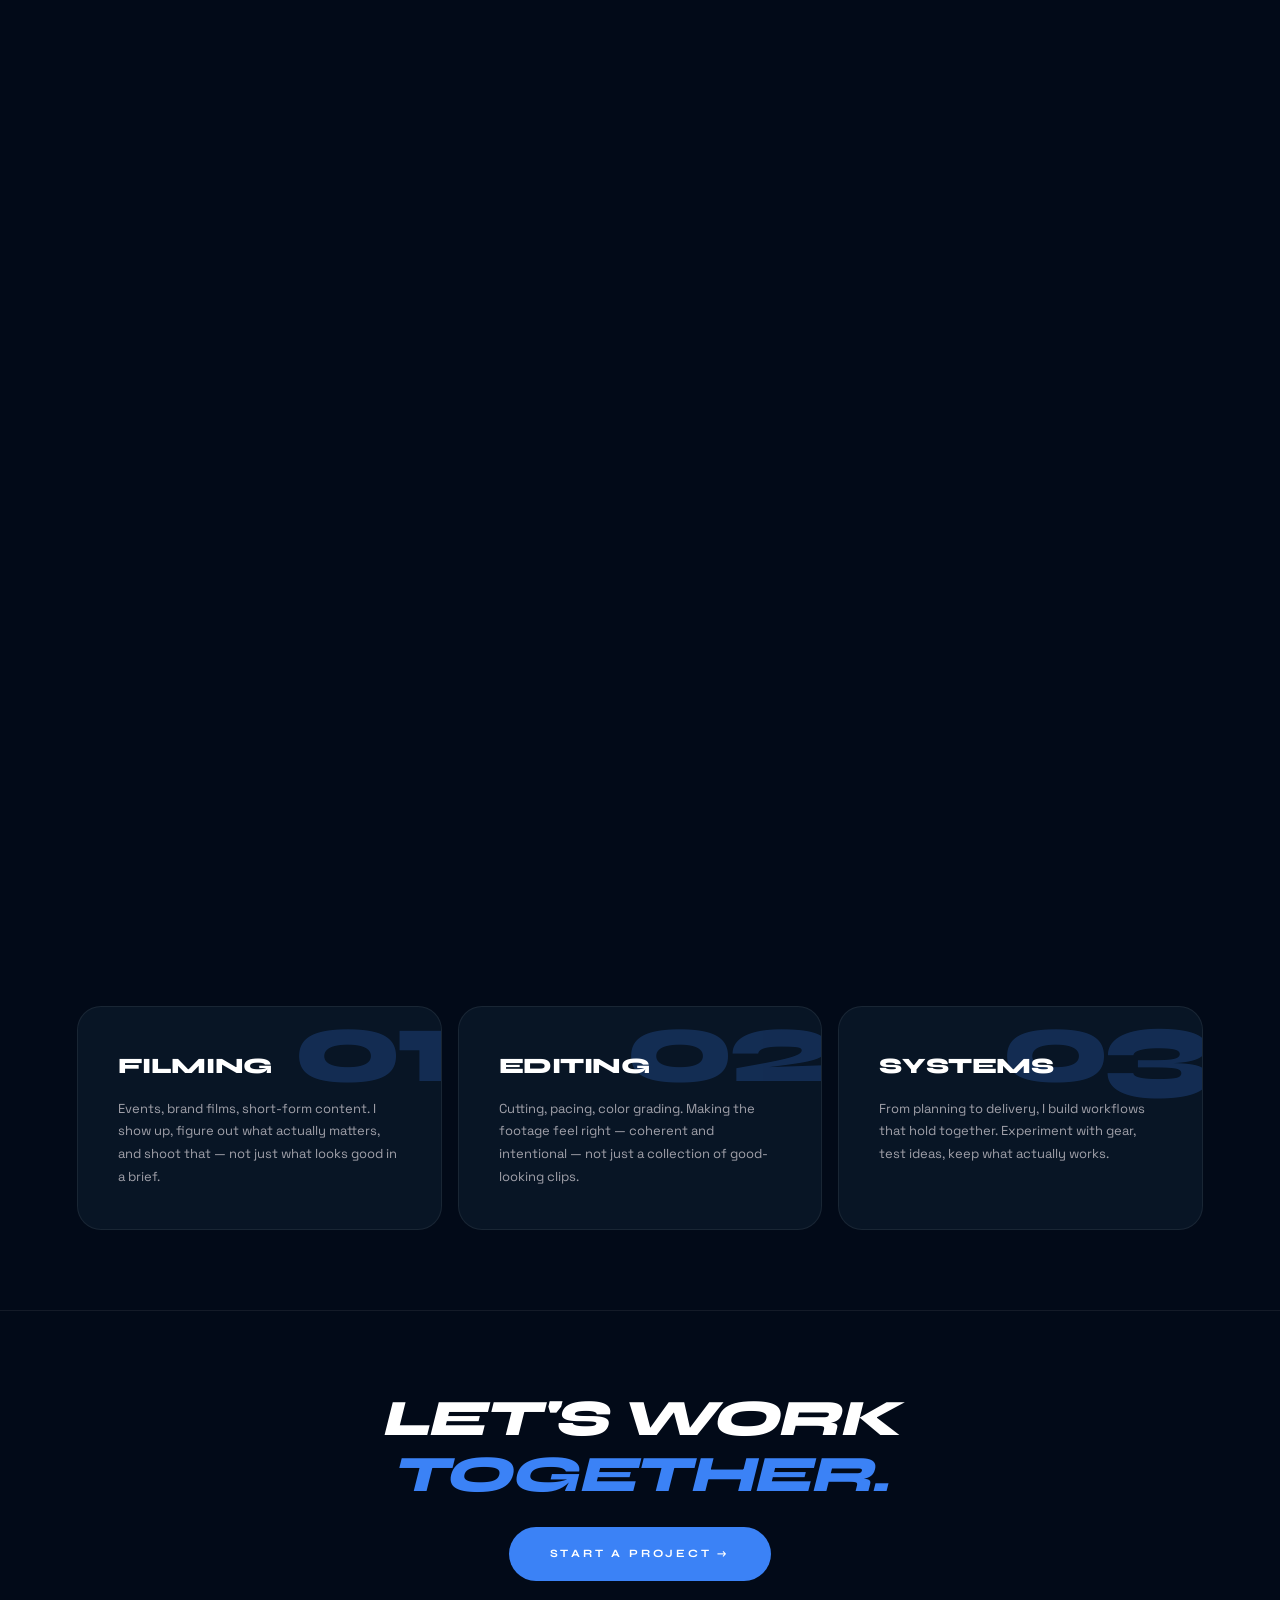
==== commit d0d56ccd: "Rebuild cutting-mat background, unify it across pages, add basic SEO files - Replace the old 45/30/6" ====
--- a/index.html
+++ b/index.html
@@ -16,6 +16,7 @@
     <link rel="preconnect" href="https://fonts.googleapis.com">
     <link rel="preconnect" href="https://fonts.gstatic.com" crossorigin>
     <link href="https://fonts.googleapis.com/css2?family=Space+Grotesk:wght@300;400;500;600;700&family=Syne:wght@400;700;800&display=swap" rel="stylesheet">
+    <link rel="icon" type="image/svg+xml" href="favicon.svg">
     <link rel="stylesheet" href="style.css">
 </head>
 <body>
@@ -103,12 +104,12 @@
                 <!-- Side floating photos (desktop only) -->
                 <!-- Left: pfp — rickroll easter egg (3 clicks) -->
                 <div class="about-float about-float-left" id="pfp-easter-egg" tabindex="-1" aria-hidden="true">
-                    <img src="media/pfp.jpg" alt="" loading="lazy" decoding="async">
+                    <img src="media/pfp.jpg" alt="">
                 </div>
                 <!-- Right: cover — star clip-path rotates, image stays still -->
                 <div class="about-float about-float-right" aria-hidden="true">
                     <div class="star-mask-wrap">
-                        <img src="media/cover.jpg" alt="" loading="lazy" decoding="async">
+                        <img src="media/cover.jpg" alt="">
                     </div>
                 </div>
 
@@ -116,11 +117,11 @@
                     <!-- Mobile scroll photos: pfp → splits with star on paragraph 2 -->
                     <div class="about-scroll-photos" aria-hidden="true">
                         <div class="asp-pfp">
-                            <img src="media/pfp.jpg" alt="" loading="lazy" decoding="async">
+                            <img src="media/pfp.jpg" alt="">
                         </div>
                         <div class="asp-star">
                             <div class="star-mask-wrap">
-                                <img src="media/cover.jpg" alt="" loading="lazy" decoding="async">
+                                <img src="media/cover.jpg" alt="">
                             </div>
                         </div>
                     </div>
@@ -148,7 +149,7 @@
                             Focused on <strong>visual storytelling</strong> from concept to edit. Worked on 20+ projects
                             including camps, competitions, and client work. Also running
                             <a href="https://curahack.club" target="_blank" rel="noopener" class="hackclub-badge">
-                                <img src="media/hcc.png" alt="Hack Club Curaçao logo" loading="lazy" decoding="async">
+                                <img src="media/hcc.png" alt="Hack Club Curaçao logo">
                                 Hack Club Curaçao
                             </a>
                             — a community for builders on the island.
@@ -375,6 +376,6 @@
 
 </footer>
 
-<script src="script.js"></script>
+<script src="script.js" defer></script>
 </body>
 </html>
--- a/style.css
+++ b/style.css
@@ -105,34 +105,41 @@
 }
 
 /* ── Backgrounds ────────────────────────────────────────── */
+/* Cutting mat, rebuilt: one 45° cutting guide (near layer) + a major/minor
+   grid pair (5:1 ratio, like real cutting-mat rulings) instead of three
+   overlapping diagonal angles — the old 45/30/60° crosshatch read as messy
+   noise rather than a mat. Each group parallaxes at its own (slow) speed —
+   see the scroll handler in script.js — so the grid separates into readable
+   depth instead of scrolling as one flat plane. A slight perspective tilt +
+   radial vignette mask sell the "surface" read without a full 3D transform
+   rig: cheap, and safe against the stacking-context issues documented
+   elsewhere in this file for fixed full-viewport layers. */
 #bg-grad {
     position: fixed;
-    inset: 0;
+    inset: -6%;
     z-index: 2;
     pointer-events: none;
     will-change: background-position;
-    transform: translateZ(0);
-    /* Cutting mat: diagonal angle guides (30/45/60°) + square grid. No vignette tint. */
+    transform: perspective(1400px) rotateX(4deg) scale(1.05) translateZ(0);
+    transform-origin: 50% 0%;
     background:
+        /* near layer — single cutting guide, wide spacing so it reads as
+           one clean diagonal rather than a crosshatch */
         repeating-linear-gradient(
             45deg,
-            transparent 0px, transparent 48px,
-            rgba(96,165,250,0.09) 48px, rgba(96,165,250,0.09) 49px
+            transparent 0px, transparent 139px,
+            rgba(96,165,250,0.07) 139px, rgba(96,165,250,0.07) 140px
         ),
-        repeating-linear-gradient(
-            30deg,
-            transparent 0px, transparent 96px,
-            rgba(96,165,250,0.055) 96px, rgba(96,165,250,0.055) 97px
-        ),
-        repeating-linear-gradient(
-            60deg,
-            transparent 0px, transparent 96px,
-            rgba(96,165,250,0.055) 96px, rgba(96,165,250,0.055) 97px
-        ),
-        linear-gradient(rgba(96,165,250,0.055) 1px, transparent 1px),
-        linear-gradient(90deg, rgba(96,165,250,0.055) 1px, transparent 1px);
-    background-size: auto, auto, auto, 36px 36px, 36px 36px;
-    background-position: left bottom, left bottom, left bottom, 0 0, 0 0;
+        /* major grid — every 5th minor line, cutting-mat "5cm" rulings */
+        linear-gradient(rgba(96,165,250,0.10) 1px, transparent 1px),
+        linear-gradient(90deg, rgba(96,165,250,0.10) 1px, transparent 1px),
+        /* minor grid — far layer, fine 1cm-style squares */
+        linear-gradient(rgba(96,165,250,0.045) 1px, transparent 1px),
+        linear-gradient(90deg, rgba(96,165,250,0.045) 1px, transparent 1px);
+    background-size: auto, 140px 140px, 140px 140px, 28px 28px, 28px 28px;
+    background-position: 0 0, 0 0, 0 0, 0 0, 0 0;
+    mask-image: radial-gradient(120% 85% at 50% 0%, #000 55%, transparent 100%);
+    -webkit-mask-image: radial-gradient(120% 85% at 50% 0%, #000 55%, transparent 100%);
 }
 
 #bg-bloom {
@@ -445,34 +452,7 @@
     min-height: 100vh;
 }
 
-/* Local grid bg — used on pages that don't have the global bg-grad overlay */
-.page-bg {
-    position: absolute;
-    inset: 0;
-    pointer-events: none;
-    z-index: 0;
-    background:
-        repeating-linear-gradient(
-            45deg,
-            transparent 0px, transparent 48px,
-            rgba(96,165,250,0.09) 48px, rgba(96,165,250,0.09) 49px
-        ),
-        repeating-linear-gradient(
-            30deg,
-            transparent 0px, transparent 96px,
-            rgba(96,165,250,0.055) 96px, rgba(96,165,250,0.055) 97px
-        ),
-        repeating-linear-gradient(
-            60deg,
-            transparent 0px, transparent 96px,
-            rgba(96,165,250,0.055) 96px, rgba(96,165,250,0.055) 97px
-        ),
-        linear-gradient(rgba(96,165,250,0.055) 1px, transparent 1px),
-        linear-gradient(90deg, rgba(96,165,250,0.055) 1px, transparent 1px);
-    background-size: auto, auto, auto, 36px 36px, 36px 36px;
-}
-
-/* Ensure container sits above the local grid */
+/* Ensure container sits above the shared #bg-grad cutting mat */
 .page-wrap > .container {
     position: relative;
     z-index: 1;
@@ -1508,32 +1488,6 @@
 /* ═══════════════════════════════════════════
    CONTACT PAGE
 ═══════════════════════════════════════════ */
-.connect-tagline {
-    color: var(--text-muted);
-    font-size: var(--text-base);
-    margin: var(--sp-3) 0 0;
-}
-.connect-tagline .wiggle {
-    display: inline-flex;
-    vertical-align: middle;
-    color: var(--accent);
-    transform-origin: 70% 70%;
-}
-/* Plays once when the line scrolls into view (.reveal adds .active via
-   IntersectionObserver in script.js) — not an idle ambient loop. */
-.connect-tagline.active .wiggle {
-    animation: tagline-wave 0.8s cubic-bezier(0.34,1.56,0.64,1) 1;
-    animation-delay: 0.35s;
-}
-@keyframes tagline-wave {
-    0%, 100% { transform: rotate(0deg); }
-    30% { transform: rotate(16deg); }
-    60% { transform: rotate(-9deg); }
-}
-@media (prefers-reduced-motion: reduce) {
-    .connect-tagline.active .wiggle { animation: none; }
-}
-
 .contact-grid {
     display: grid;
     grid-template-columns: 1fr 1fr;
@@ -1684,110 +1638,9 @@
 }
 .avail-card:hover {
     border-color: var(--border-accent);
-    transform: translateY(-3px) rotate(-0.6deg);
-}
-.avail-icon {
-    display: block;
-    margin-bottom: var(--sp-3);
-    color: var(--accent);
-}
-.avail-icon svg {
-    width: 26px;
-    height: 26px;
-    overflow: visible;
-}
-
-/* Icon animations — triggered on :hover and by JS .icon-idle class (periodic idle bursts).
-   Drone props each spin around their own bounding-box center (transform-box: fill-box). */
-
-/* Clapperboard — hinged top bar claps with spring rebound wave */
-.icon-clapper .clap-top { transform-origin: 2px 8px; }
-.avail-card:hover .icon-clapper .clap-top,
-.avail-card.icon-idle .icon-clapper .clap-top {
-    animation: clap-action 0.8s cubic-bezier(0.22,1,0.36,1) forwards;
-}
-
-/* Drone — each propeller spins around its own center */
-.icon-drone .prop {
-    transform-box: fill-box;
-    transform-origin: center;
-}
-.avail-card:hover .icon-drone .prop { animation: prop-spin 0.38s linear infinite; }
-.avail-card.icon-idle .icon-drone .prop { animation: prop-spin 0.38s linear 4; }
-.avail-card:hover .icon-drone .prop-tr,
-.avail-card.icon-idle .icon-drone .prop-tr { animation-delay: -0.09s; }
-.avail-card:hover .icon-drone .prop-bl,
-.avail-card.icon-idle .icon-drone .prop-bl { animation-delay: -0.19s; }
-.avail-card:hover .icon-drone .prop-br,
-.avail-card.icon-idle .icon-drone .prop-br { animation-delay: -0.29s; }
-
-/* Scissors — each blade rotates opposite direction around the blade crossing point */
-.icon-scissors .sc-top,
-.icon-scissors .sc-bot {
-    transform-box: view-box;
-    transform-origin: 12.7px 12px;
-}
-.avail-card:hover .icon-scissors .sc-top,
-.avail-card.icon-idle .icon-scissors .sc-top {
-    animation: sc-top-snip 0.7s cubic-bezier(0.22,1,0.36,1) forwards;
-}
-.avail-card:hover .icon-scissors .sc-bot,
-.avail-card.icon-idle .icon-scissors .sc-bot {
-    animation: sc-bot-snip 0.7s cubic-bezier(0.22,1,0.36,1) forwards;
-}
-
-/* Collab — friendly head-nod */
-.icon-collab { transform-box: fill-box; transform-origin: 50% 100%; }
-.avail-card:hover .icon-collab,
-.avail-card.icon-idle .icon-collab {
-    animation: collab-action 0.9s cubic-bezier(0.22,1,0.36,1) forwards;
-}
-
-@keyframes clap-action {
-    0%   { transform: rotate(0deg); }
-    20%  { transform: rotate(-22deg); }
-    40%  { transform: rotate(5deg); }
-    55%  { transform: rotate(-13deg); }
-    70%  { transform: rotate(2deg); }
-    84%  { transform: rotate(-6deg); }
-    100% { transform: rotate(0deg); }
-}
-@keyframes sc-top-snip {
-    0%   { transform: rotate(0deg); }
-    30%  { transform: rotate(-20deg); }
-    55%  { transform: rotate(5deg); }
-    75%  { transform: rotate(-8deg); }
-    100% { transform: rotate(0deg); }
-}
-@keyframes sc-bot-snip {
-    0%   { transform: rotate(0deg); }
-    30%  { transform: rotate(20deg); }
-    55%  { transform: rotate(-5deg); }
-    75%  { transform: rotate(8deg); }
-    100% { transform: rotate(0deg); }
-}
-@keyframes collab-action {
-    0%   { transform: rotate(0deg); }
-    18%  { transform: rotate(13deg); }
-    40%  { transform: rotate(-5deg); }
-    60%  { transform: rotate(7deg); }
-    82%  { transform: rotate(-2deg); }
-    100% { transform: rotate(0deg); }
-}
-@keyframes prop-spin { to { transform: rotate(360deg); } }
-
-@media (prefers-reduced-motion: reduce) {
-    .avail-card:hover .icon-clapper .clap-top,
-    .avail-card.icon-idle .icon-clapper .clap-top,
-    .avail-card:hover .icon-scissors .sc-top,
-    .avail-card.icon-idle .icon-scissors .sc-top,
-    .avail-card:hover .icon-scissors .sc-bot,
-    .avail-card.icon-idle .icon-scissors .sc-bot,
-    .avail-card:hover .icon-collab,
-    .avail-card.icon-idle .icon-collab { animation: none; }
-    .avail-card:hover .icon-drone .prop,
-    .avail-card.icon-idle .icon-drone .prop { animation: none; }
-}
+    transform: translateY(-3px);
+}
+.avail-icon { font-size: 1.4rem; display: block; margin-bottom: var(--sp-2); }
 .avail-title {
     font-family: 'Syne', sans-serif;
     font-weight: 700;
@@ -1820,68 +1673,6 @@
 @media (max-width: 768px) {
     .avail-grid { grid-template-columns: 1fr 1fr; gap: var(--sp-3); }
     .coming-soon-label { font-size: var(--text-sm); padding: var(--sp-2) var(--sp-4); }
-}
-
-/* Connect page — process + FAQ sections */
-.contact-section {
-    margin-top: var(--sp-20);
-}
-
-.contact-section .social-label {
-    display: block;
-    margin-bottom: var(--sp-2);
-}
-
-.contact-section-sub {
-    color: var(--text-muted);
-    font-size: var(--text-sm);
-    margin: 0 0 var(--sp-8);
-}
-
-.faq-list {
-    margin-top: var(--sp-6);
-    display: flex;
-    flex-direction: column;
-    gap: var(--sp-3);
-}
-
-.faq-item {
-    background: var(--surface);
-    border: 1px solid var(--border);
-    border-radius: var(--radius-sm);
-    padding: var(--sp-5) var(--sp-6);
-    transition: border-color 0.3s;
-}
-.faq-item:hover { border-color: var(--border-accent); }
-
-.faq-item summary {
-    font-family: 'Syne', sans-serif;
-    font-weight: 700;
-    font-size: var(--text-sm);
-    cursor: pointer;
-    list-style: none;
-    display: flex;
-    align-items: center;
-    justify-content: space-between;
-    gap: var(--sp-4);
-}
-.faq-item summary::-webkit-details-marker { display: none; }
-
-.faq-item summary::after {
-    content: '+';
-    font-family: 'Syne', sans-serif;
-    color: var(--accent);
-    font-size: var(--text-lg);
-    flex-shrink: 0;
-    transition: transform 0.25s;
-}
-.faq-item[open] summary::after { transform: rotate(45deg); }
-
-.faq-item p {
-    color: var(--text-muted);
-    font-size: var(--text-xs);
-    line-height: 1.7;
-    margin: var(--sp-3) 0 0;
 }
 
 /* ═══════════════════════════════════════════
@@ -2550,26 +2341,15 @@
     display: flex;
     flex-direction: column;
     gap: var(--sp-4);
-    /* Grid items default to a content-based min-width (the widest
-       unbreakable word, e.g. "Competition" at this font size) — without
-       this, a long project title can force the whole .modal-card grid
-       track wider than the explicit container, blowing the popup out
-       past the viewport on mobile. min-width:0 lets it actually shrink
-       and wrap instead. */
-    min-width: 0;
-}
-
-.modal-media { min-width: 0; }
+}
 
 .m-title {
     font-family: 'Syne', sans-serif;
     font-weight: 800;
-    font-size: clamp(1.5rem, 5vw, var(--text-3xl));
+    font-size: var(--text-3xl);
     text-transform: uppercase;
     font-style: italic;
-    line-height: 1.05;
-    overflow-wrap: break-word;
-    word-break: break-word;
+    line-height: 1;
 }
 
 .m-desc { font-size: var(--text-sm); color: var(--text-mid); line-height: 1.8; }
@@ -2743,13 +2523,8 @@
     #skill-bars { padding: 0 var(--sp-3); }
     .skill-bar-wrap { overflow: hidden; }
 
-    /* Modal — tighter outer/inner padding so more width goes to actual
-       content on narrow phones; max-height + scroll so a long description
-       doesn't push the close button or video off-screen. */
-    #modal { padding: var(--sp-3); }
-    .modal-card { border-radius: var(--radius-card); max-height: 90vh; }
-    .modal-info { padding: var(--sp-6); }
-    .m-title { font-size: clamp(1.3rem, 7vw, 1.8rem); }
+    /* Modal */
+    .modal-card { border-radius: var(--radius-card); }
 }
 
 /* ── Small phone ── */
@@ -2789,13 +2564,12 @@
     /* Badge — hide on small screens, already handled at 900px */
     .hero-badge { display: none; }
 
-    /* About sticky: same pinned min-height:100vh behavior as desktop now
-       (see base .about-sticky rule) — mobile reveal is scroll-tied again,
-       so it needs the pin held in place to have scroll distance to run
-       against, same as desktop. */
+    /* About sticky: natural height, no 100vh constraint, no overflow tricks */
     .about-sticky {
         position: sticky;
         top: 0;
+        height: auto;
+        overflow: visible;
         padding-top: var(--nav-h);
         padding-bottom: var(--sp-6);
         align-items: flex-start;
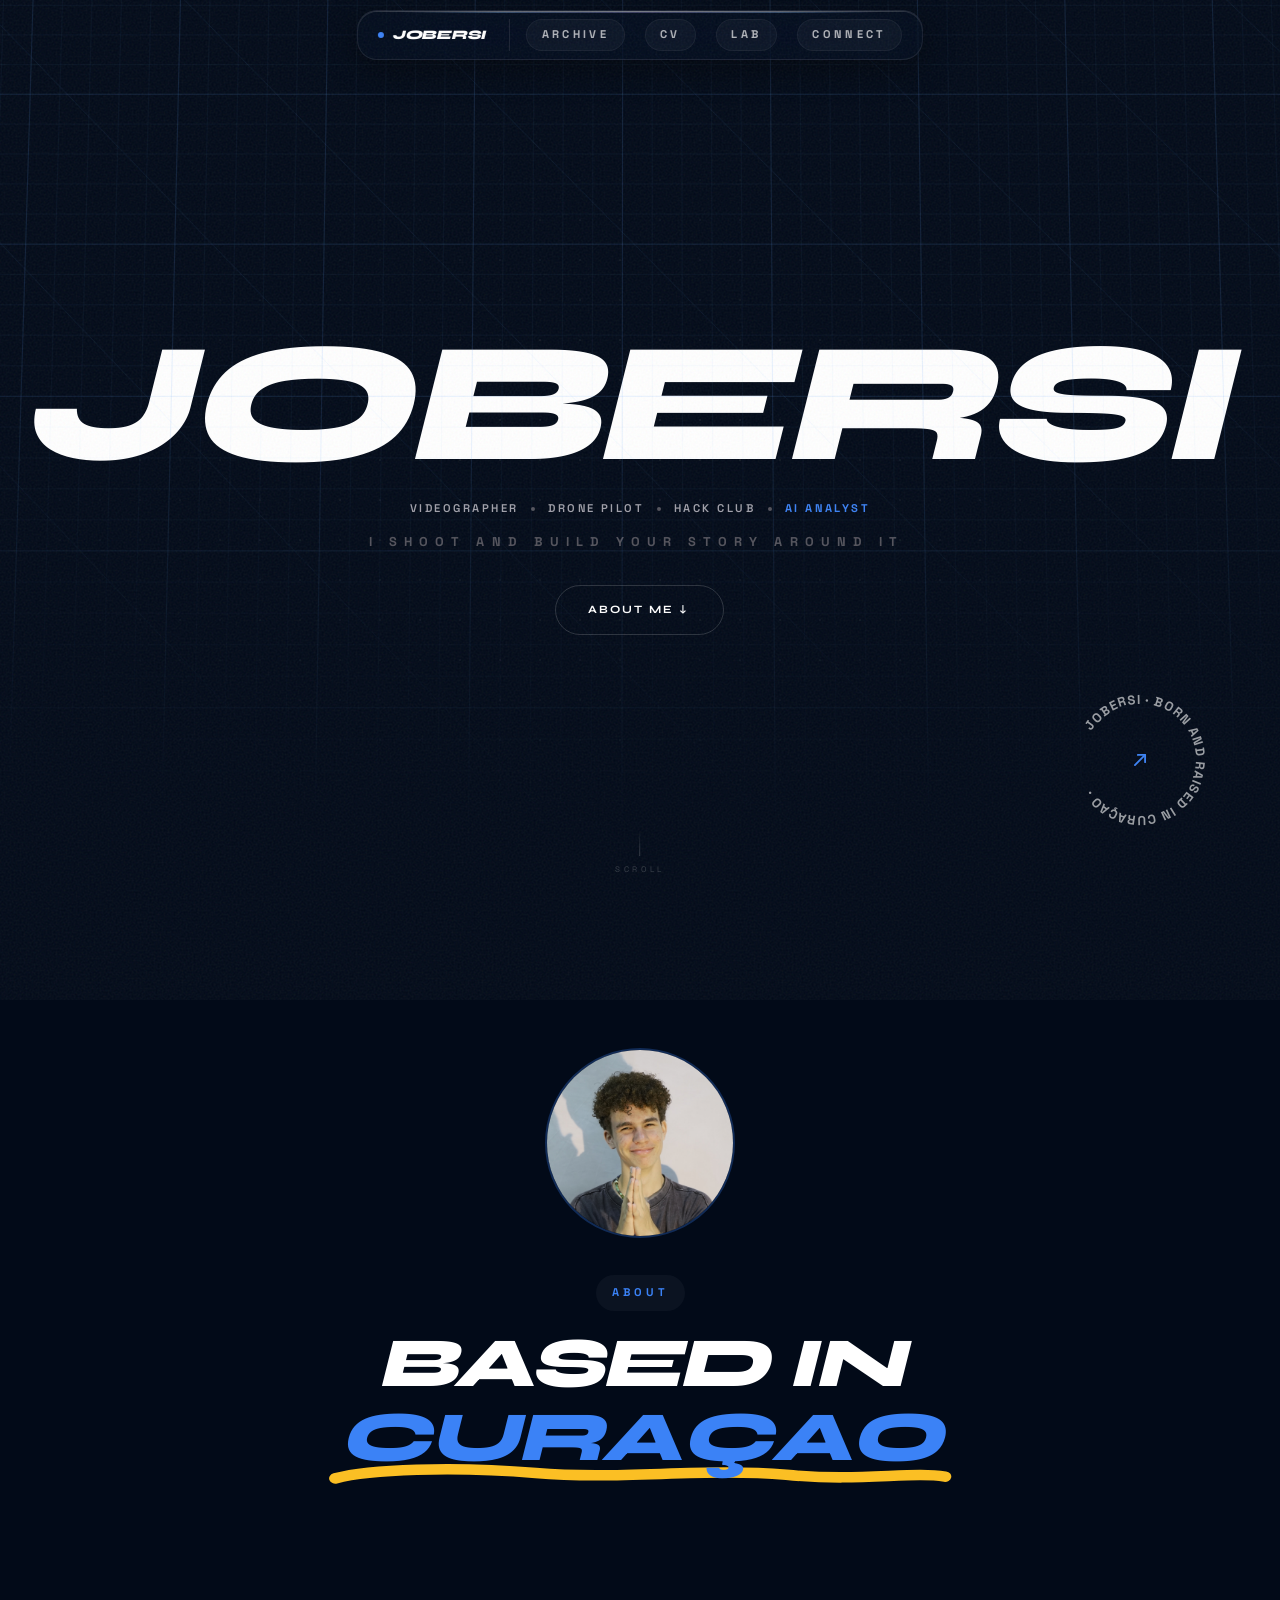
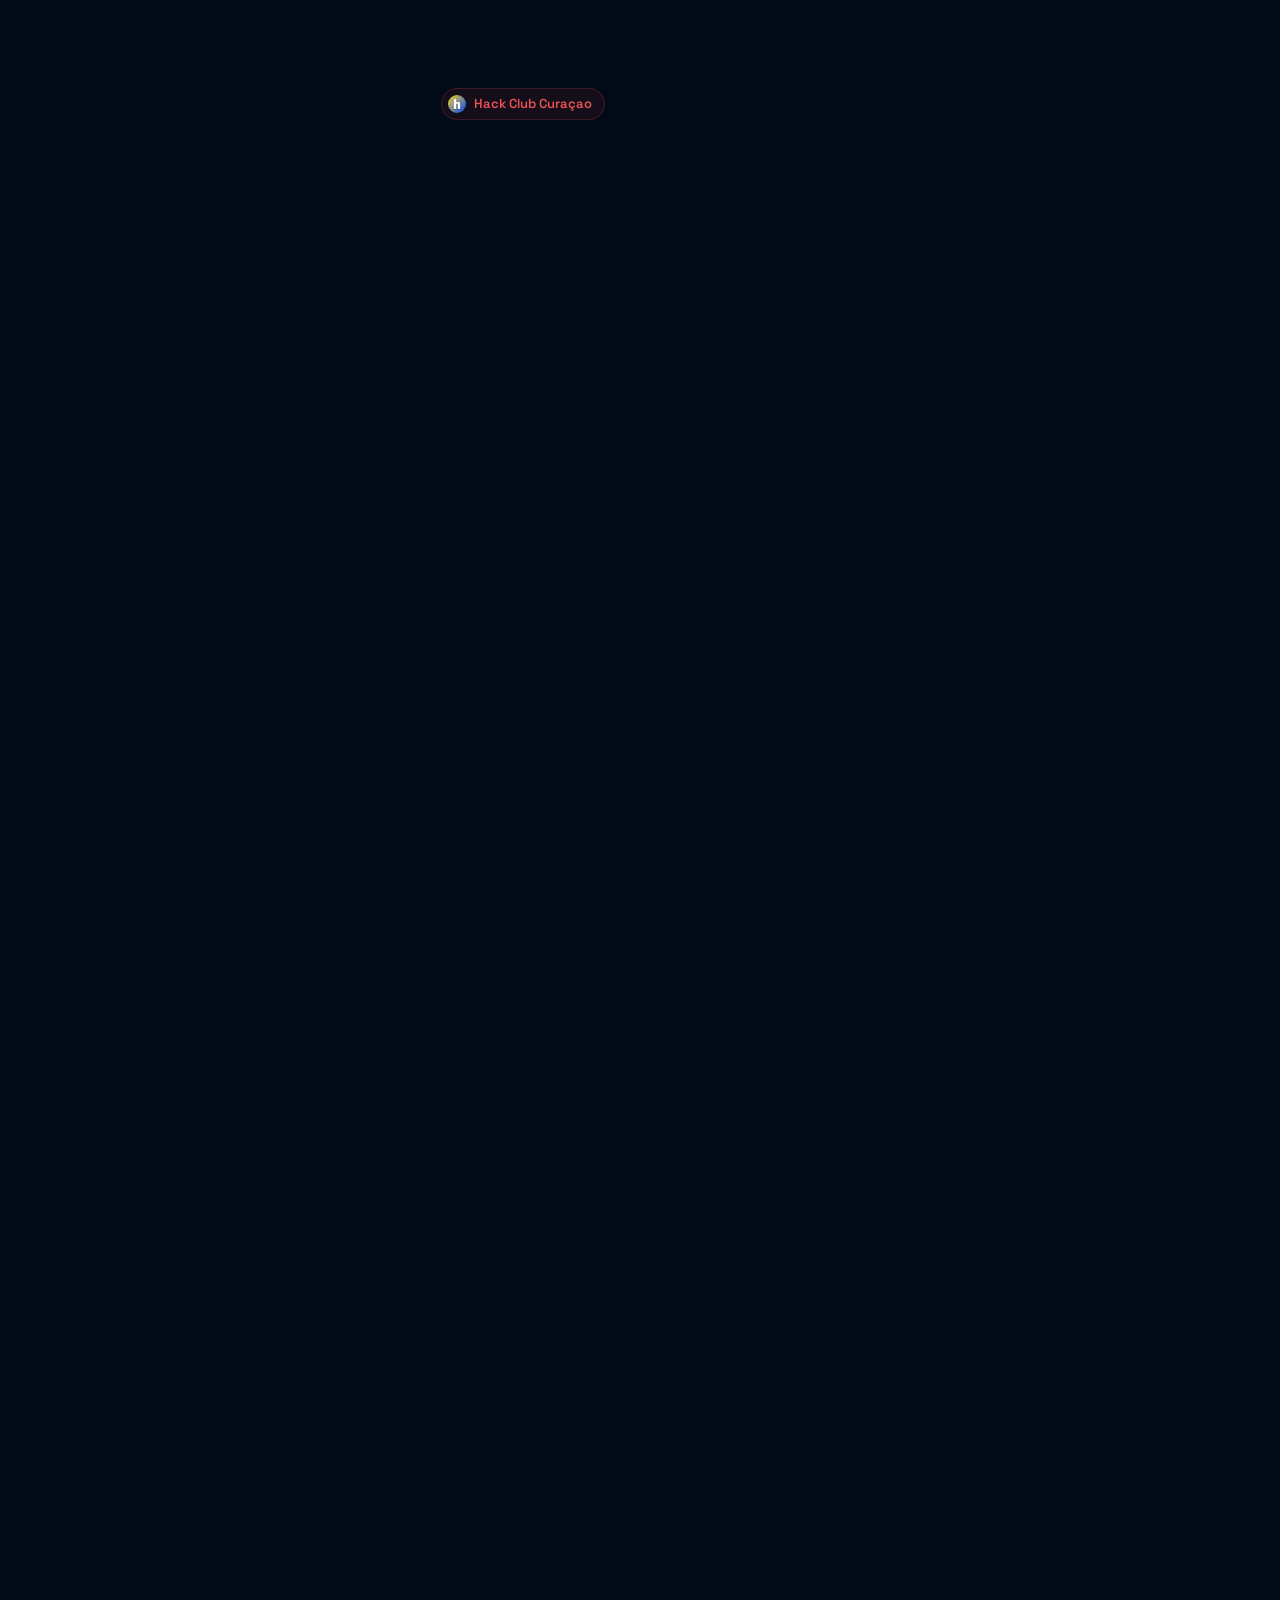
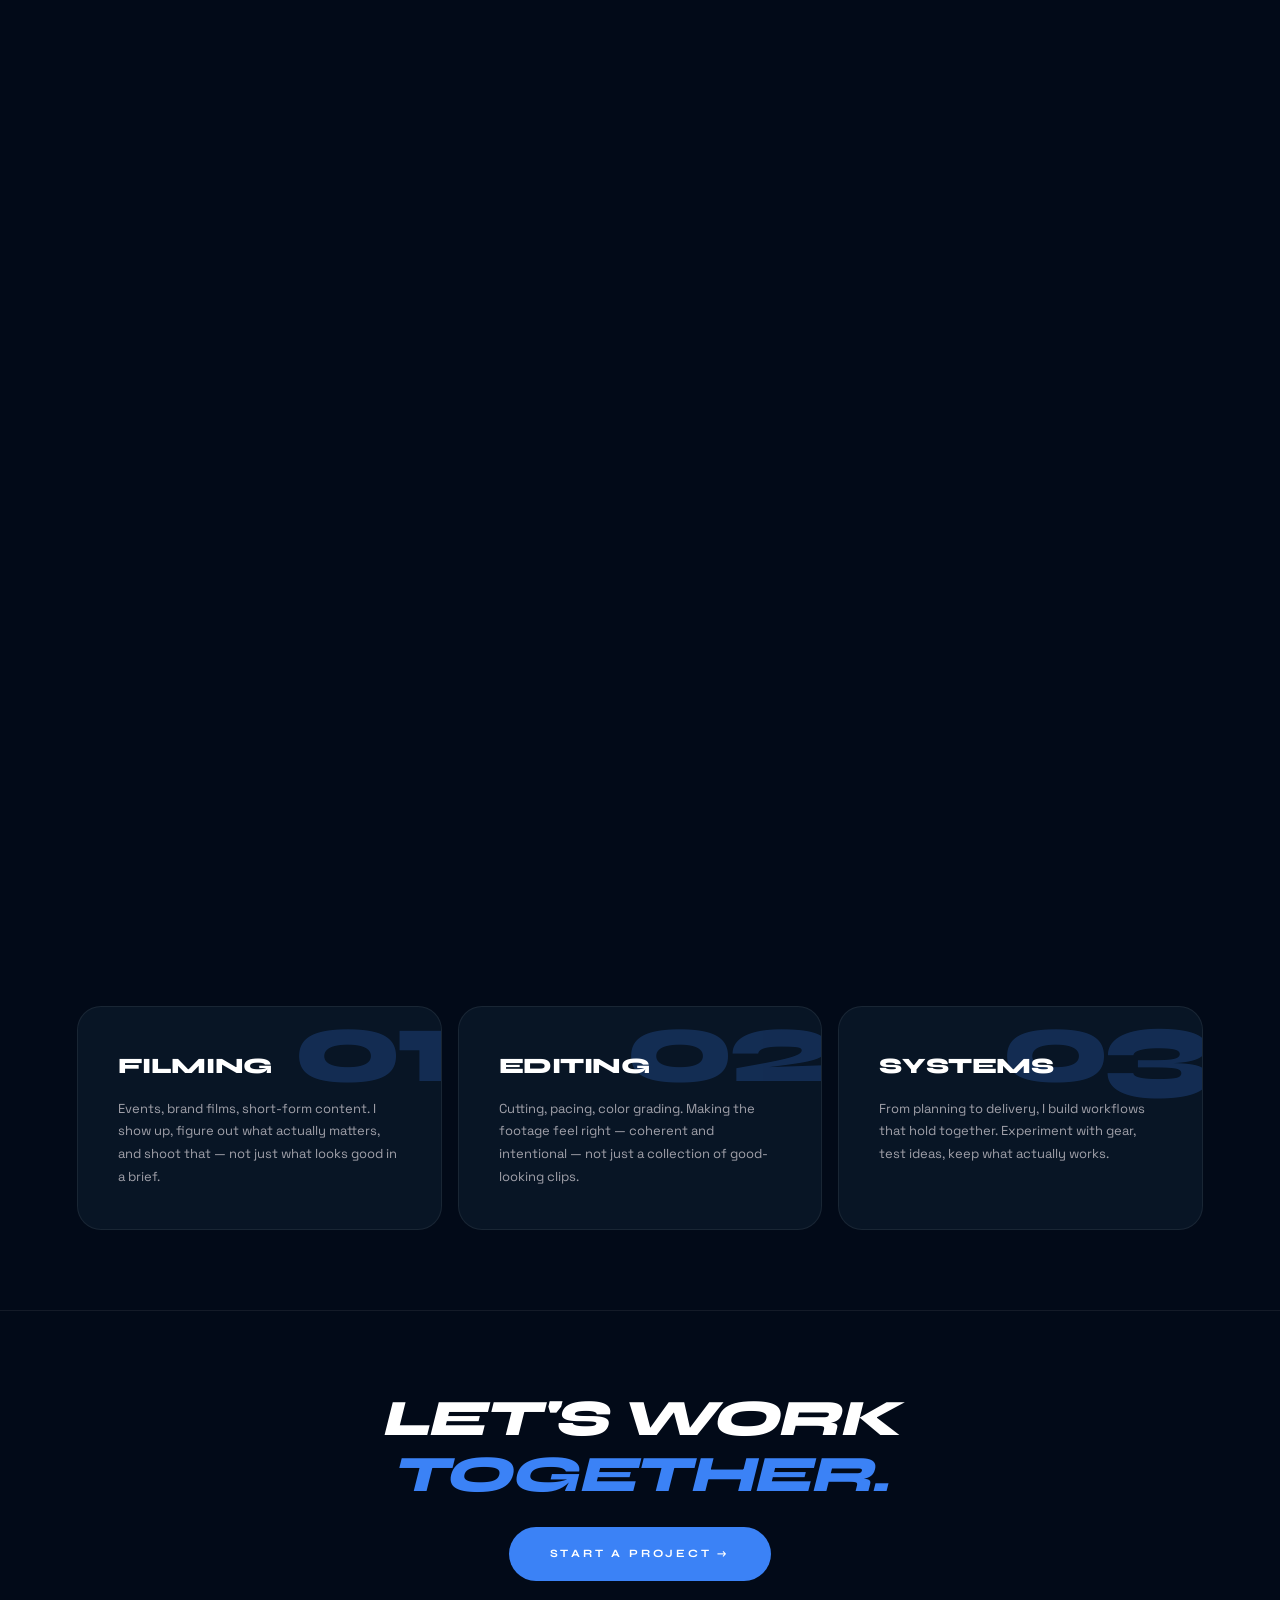
==== commit d26e886c: "Add custom 404 page and Person/Service structured data - 404.html reuses the shared nav/footer and d" ====
--- a/index.html
+++ b/index.html
@@ -18,6 +18,30 @@
     <link href="https://fonts.googleapis.com/css2?family=Space+Grotesk:wght@300;400;500;600;700&family=Syne:wght@400;700;800&display=swap" rel="stylesheet">
     <link rel="icon" type="image/svg+xml" href="favicon.svg">
     <link rel="stylesheet" href="style.css">
+    <script type="application/ld+json">
+    {
+        "@context": "https://schema.org",
+        "@type": "Person",
+        "name": "JOBERSI",
+        "jobTitle": "Videographer & Visual Systems",
+        "description": "Photo-video-cinematographer based in Curaçao, working on brand films, events, and short-form content.",
+        "image": "media/cover.jpg",
+        "url": "https://REPLACE_WITH_YOUR_DOMAIN/",
+        "sameAs": [
+            "https://www.instagram.com/editedby_jobersi",
+            "https://github.com/jobersi10"
+        ],
+        "knowsAbout": ["Videography", "Drone Cinematography", "Video Editing", "Color Grading"],
+        "makesOffer": {
+            "@type": "Offer",
+            "itemOffered": {
+                "@type": "Service",
+                "name": "Videography & Visual Systems",
+                "serviceType": "Video Production"
+            }
+        }
+    }
+    </script>
 </head>
 <body>
 
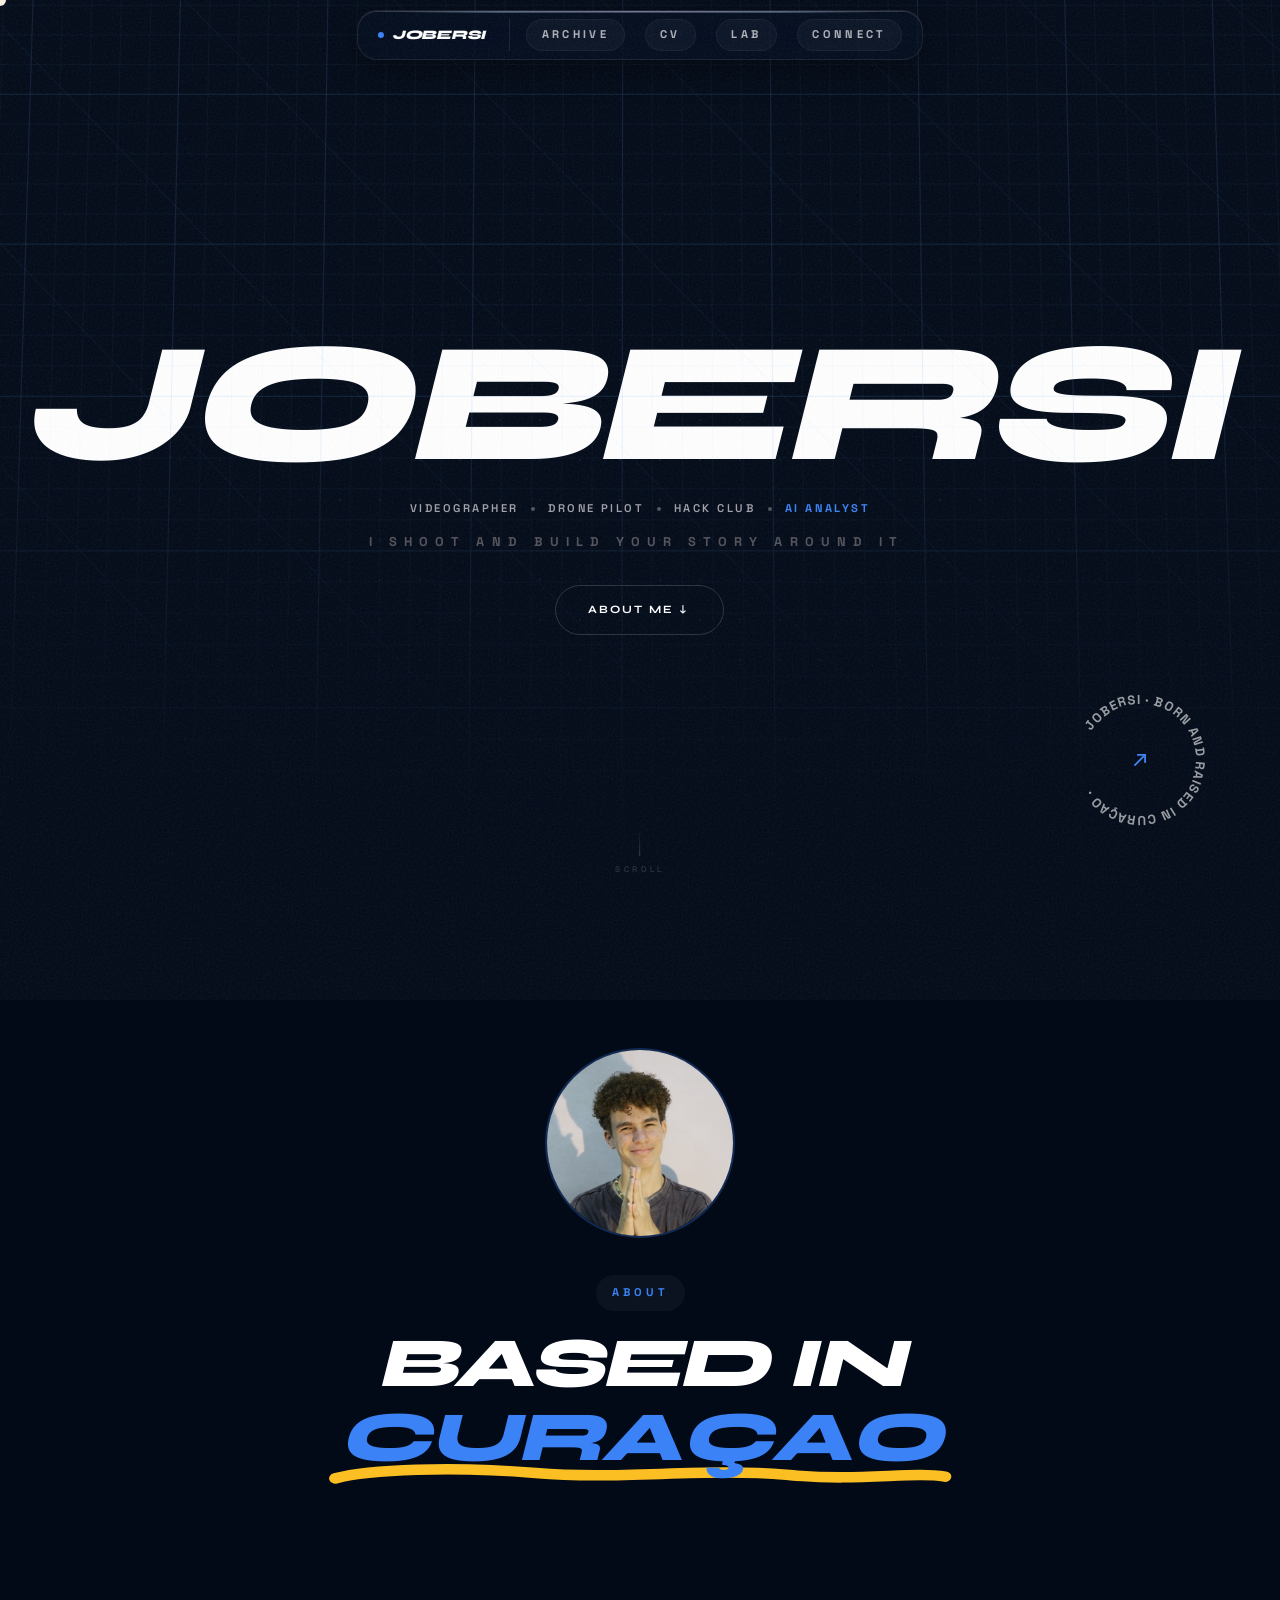
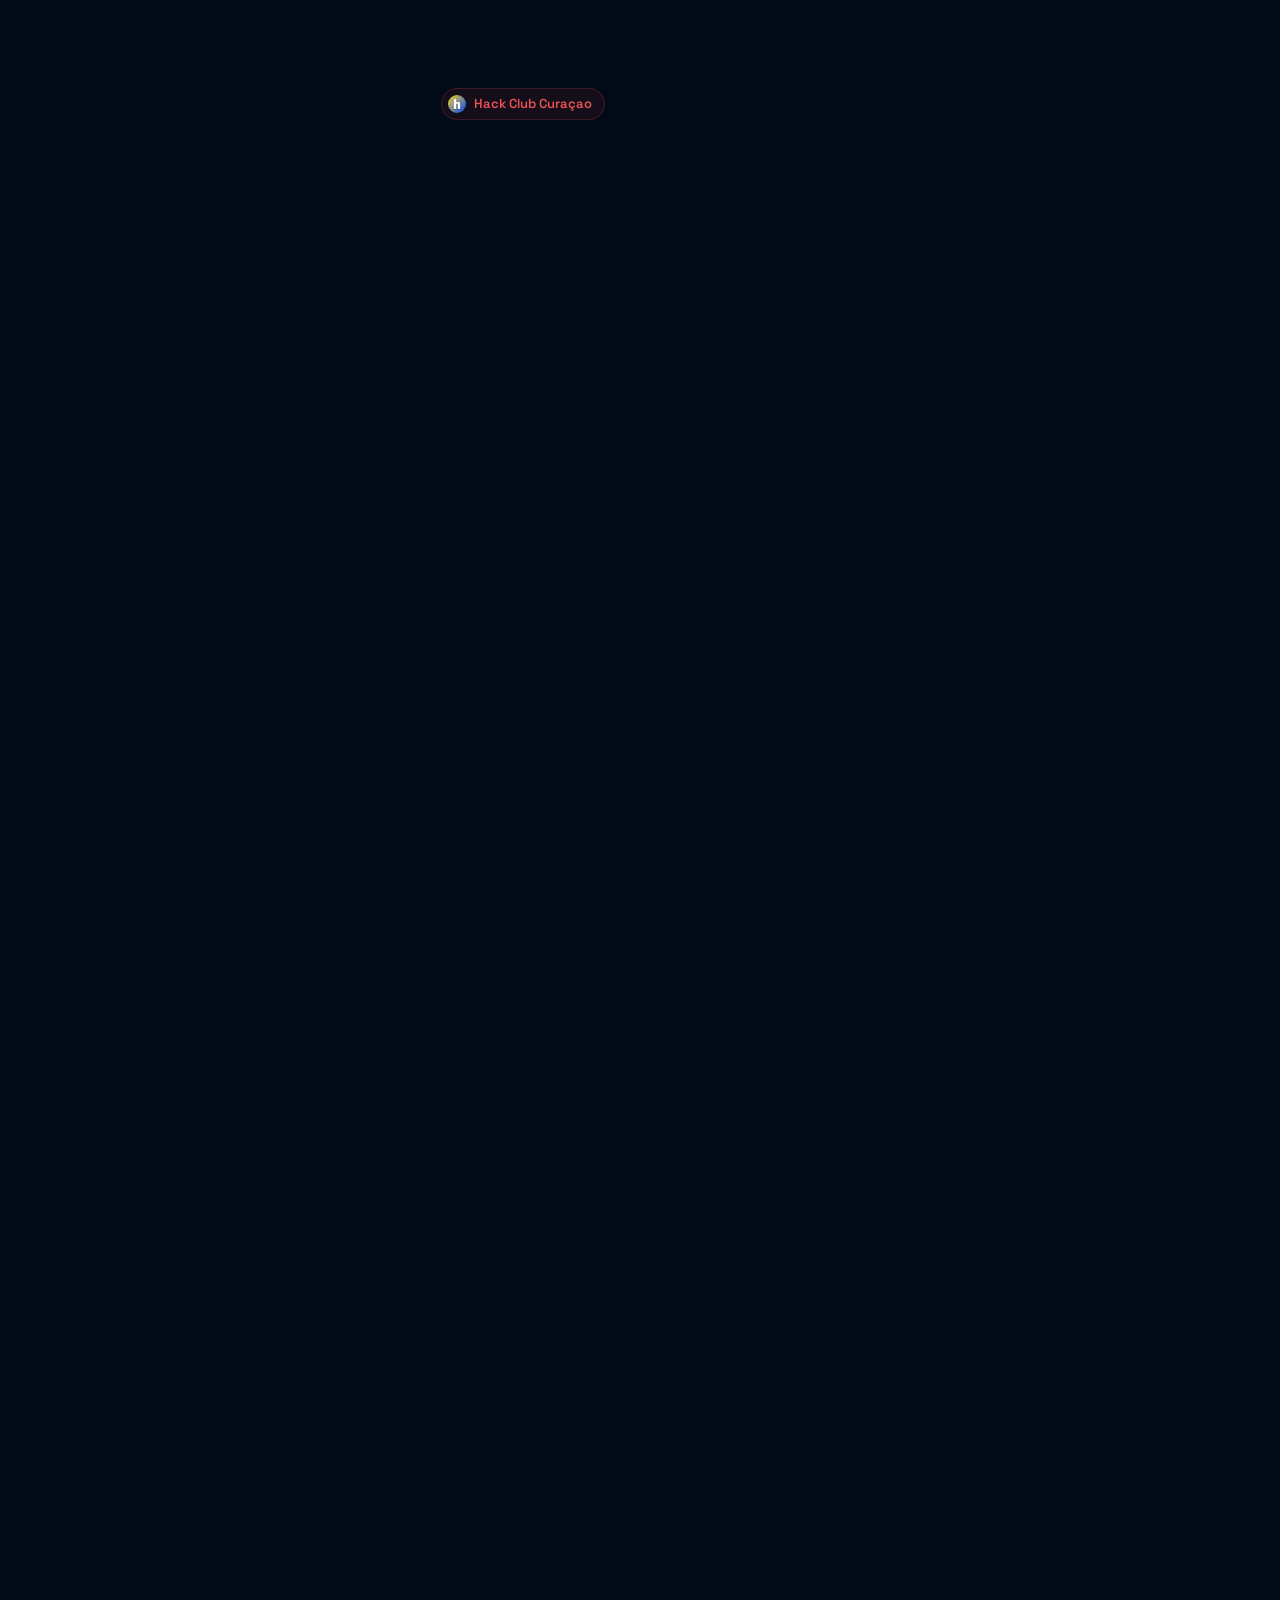
==== commit 8c980430: "Fill in GitHub Pages default URL in sitemap/robots/schema Per your call to skip a custom domain for " ====
--- a/index.html
+++ b/index.html
@@ -26,7 +26,7 @@
         "jobTitle": "Videographer & Visual Systems",
         "description": "Photo-video-cinematographer based in Curaçao, working on brand films, events, and short-form content.",
         "image": "media/cover.jpg",
-        "url": "https://REPLACE_WITH_YOUR_DOMAIN/",
+        "url": "https://jobersi10.github.io/web/",
         "sameAs": [
             "https://www.instagram.com/editedby_jobersi",
             "https://github.com/jobersi10"
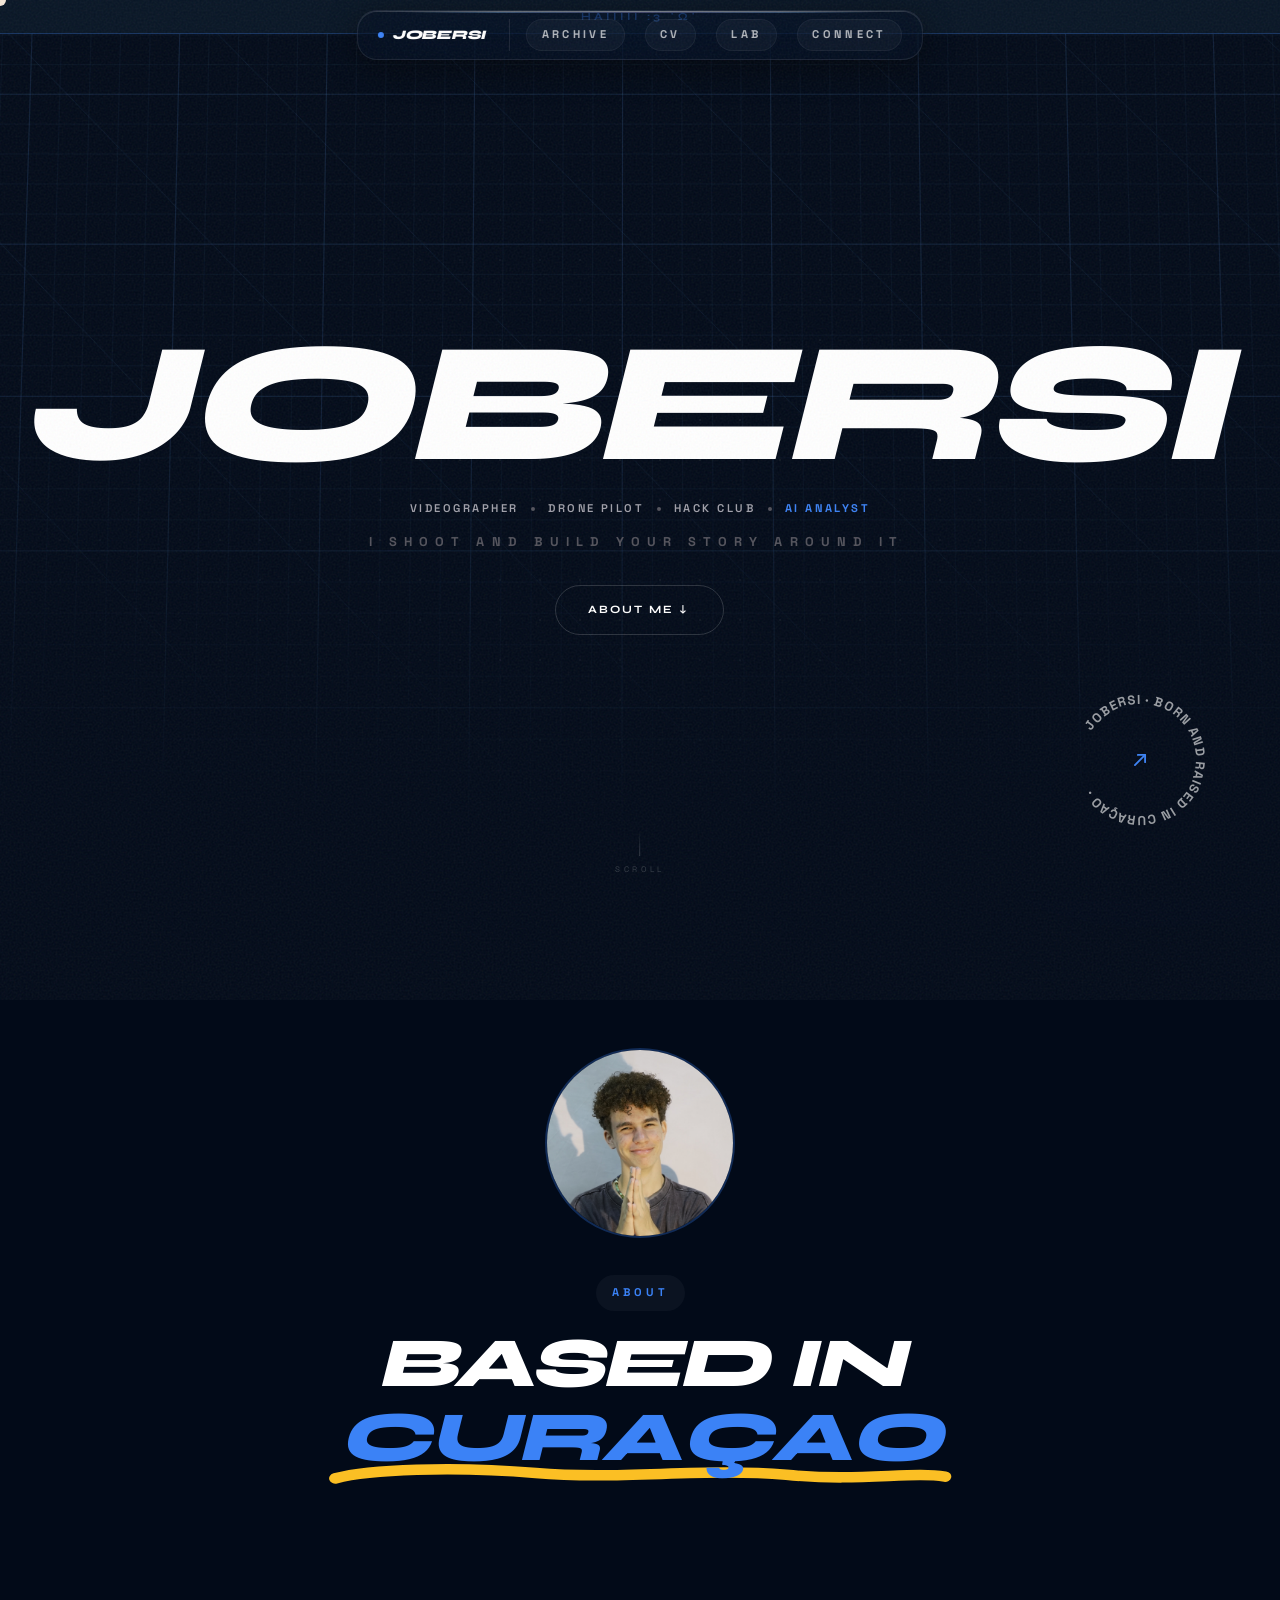
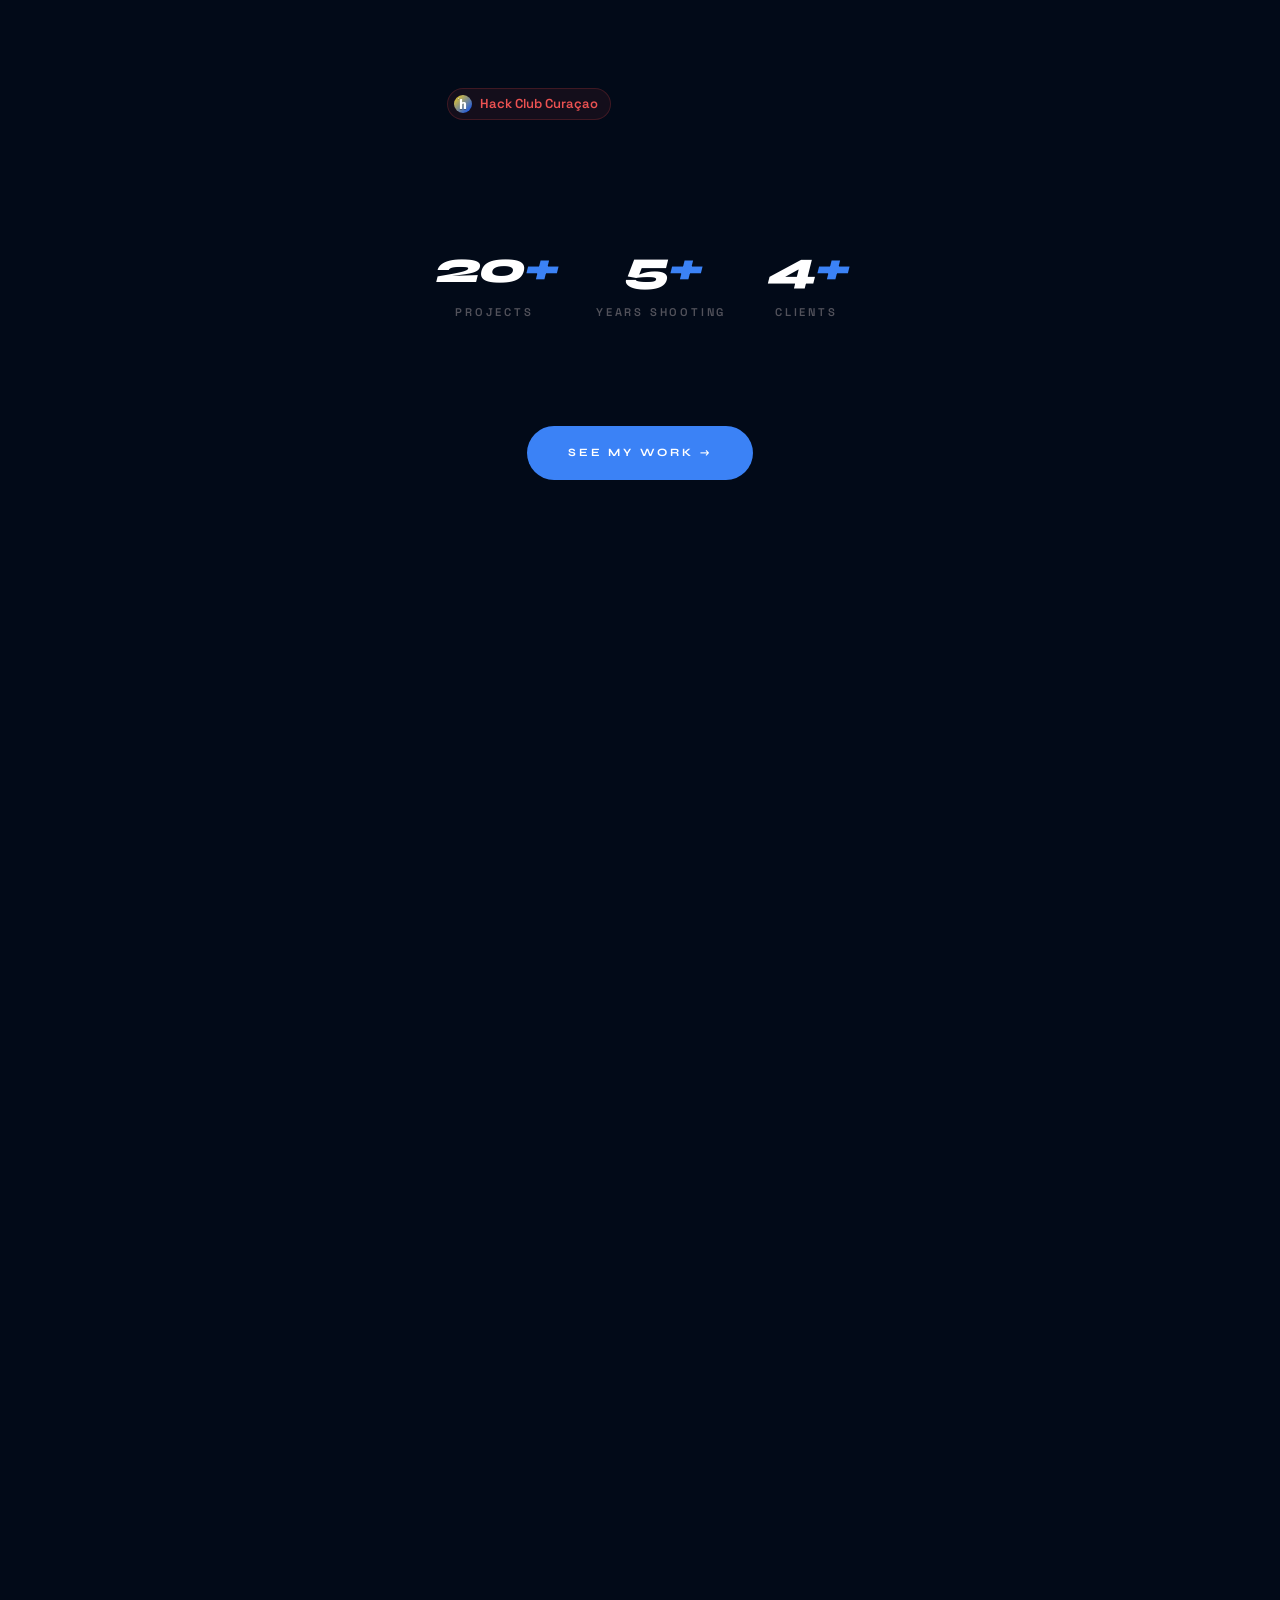
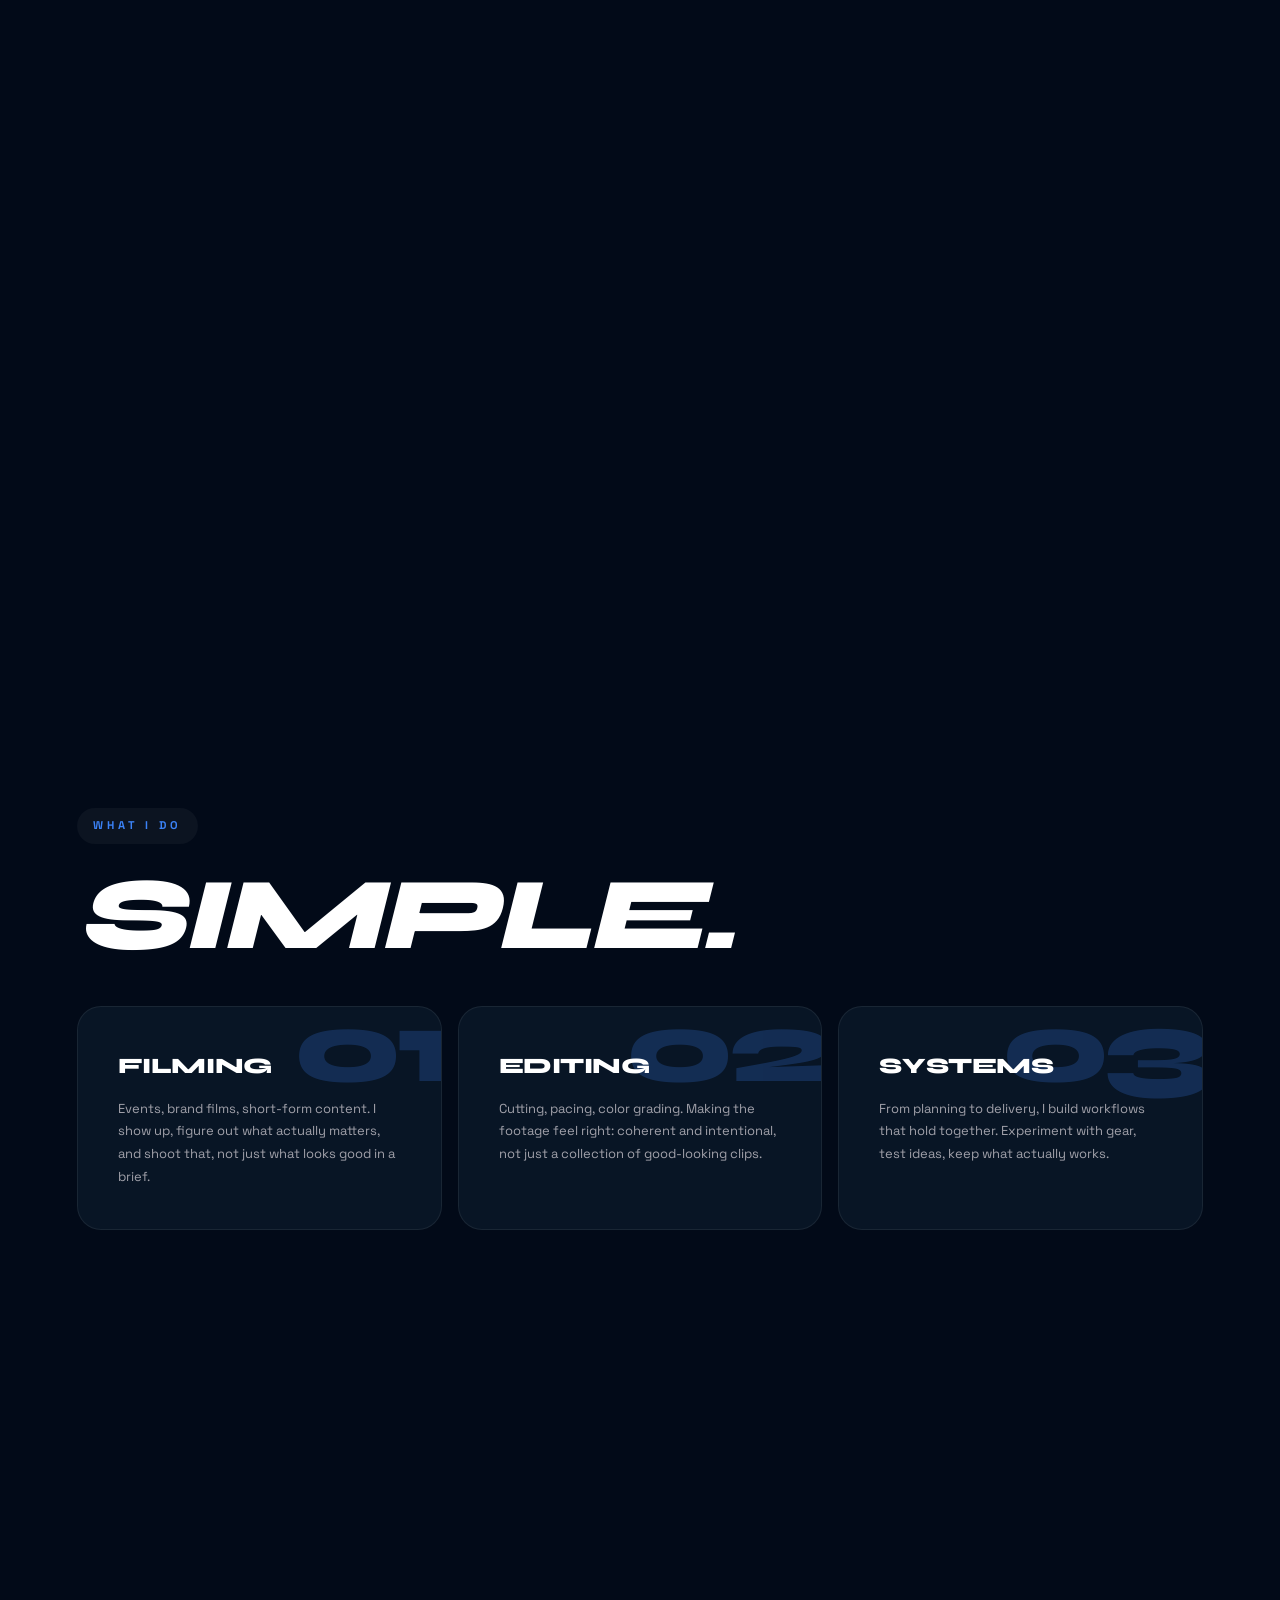
==== commit 1999ad2e: "Fix bg grid overlapping content, simplify top marker, clean up copy - Cutting-mat background was sta" ====
--- a/index.html
+++ b/index.html
@@ -4,7 +4,7 @@
     <meta charset="UTF-8">
     <meta name="viewport" content="width=device-width, initial-scale=1.0">
     <title>JOBERSI | Visual Systems</title>
-    <meta name="description" content="JOBERSI — Videographer & Visual Systems based in Curaçao.">
+    <meta name="description" content="JOBERSI: Videographer & Visual Systems based in Curaçao.">
     <meta property="og:title" content="JOBERSI | Visual Systems">
     <meta property="og:description" content="Videographer & Visual Systems based in Curaçao. I shoot. I build around it.">
     <meta property="og:type" content="website">
@@ -48,6 +48,7 @@
 <div id="cursor"></div>
 <div id="bg-grad"></div>
 <div id="bg-bloom"></div>
+<div id="bg-backer"></div>
 <!-- Ambient blobs — slow oscillating colored glows -->
 <div class="ambient-blob blob-1" aria-hidden="true"></div>
 <div class="ambient-blob blob-2" aria-hidden="true"></div>
@@ -166,7 +167,7 @@
                     <div class="about-body-text">
                         <p data-word-reveal>
                             I'm a <strong>photo-video-cinematographer</strong> and high school student in Curaçao.
-                            I shoot events, brands, and anything worth capturing —
+                            I shoot events, brands, and anything worth capturing,
                             then build systems around the footage that actually make sense.
                         </p>
                         <p data-word-reveal style="margin-top:var(--sp-5);">
@@ -176,7 +177,7 @@
                                 <img src="media/hcc.png" alt="Hack Club Curaçao logo">
                                 Hack Club Curaçao
                             </a>
-                            — a community for builders on the island.
+                            , a community for builders on the island.
                         </p>
                     </div>
 
@@ -197,10 +198,10 @@
                             </div>
                         </div>
                         <div class="clients-cards-row">
-                            <div class="client-card cc-1"><img src="media/company1.png" alt="Client logo" loading="lazy"></div>
-                            <div class="client-card cc-2"><img src="media/company2.png" alt="Client logo" loading="lazy"></div>
-                            <div class="client-card cc-3"><img src="media/company4.png" alt="Client logo" loading="lazy"></div>
-                            <div class="client-card cc-4"><img src="media/company3.png" alt="Client logo" loading="lazy"></div>
+                            <a class="client-card cc-1" href="https://brightclub.info" target="_blank" rel="noopener" aria-label="Bright Club Foundation website"><img src="media/company1.png" alt="Bright Club Foundation logo" loading="lazy"></a>
+                            <a class="client-card cc-2" href="https://www.facebook.com/BloempotCuracao/" target="_blank" rel="noopener" aria-label="Bloempot Shopping Center Facebook page"><img src="media/company2.png" alt="Bloempot logo" loading="lazy"></a>
+                            <a class="client-card cc-3" href="https://www.instagram.com/stepbystep.curacao/" target="_blank" rel="noopener" aria-label="Step by Step Curaçao Instagram"><img src="media/company4.png" alt="Step by Step Curaçao logo" loading="lazy"></a>
+                            <a class="client-card cc-4" href="https://hackclub.com" target="_blank" rel="noopener" aria-label="Hack Club website"><img src="media/company3.png" alt="Hack Club logo" loading="lazy"></a>
                         </div>
                     </div>
 
@@ -224,12 +225,12 @@
             <div class="service-card reveal">
                 <div class="service-num">01</div>
                 <div class="service-title">Filming</div>
-                <p class="service-desc">Events, brand films, short-form content. I show up, figure out what actually matters, and shoot that — not just what looks good in a brief.</p>
+                <p class="service-desc">Events, brand films, short-form content. I show up, figure out what actually matters, and shoot that, not just what looks good in a brief.</p>
             </div>
             <div class="service-card reveal">
                 <div class="service-num">02</div>
                 <div class="service-title">Editing</div>
-                <p class="service-desc">Cutting, pacing, color grading. Making the footage feel right — coherent and intentional — not just a collection of good-looking clips.</p>
+                <p class="service-desc">Cutting, pacing, color grading. Making the footage feel right: coherent and intentional, not just a collection of good-looking clips.</p>
             </div>
             <div class="service-card reveal">
                 <div class="service-num">03</div>
@@ -390,7 +391,7 @@
 
         <div class="mboard-bottom">
             <span class="mboard-copy">© 2026 JOBERSI</span>
-            <span class="mboard-copy">Built with vision · Claude Code</span>
+            <span class="mboard-copy">Built with care :3</span>
         </div>
 
     </div><!-- /mboard-content -->
--- a/style.css
+++ b/style.css
@@ -152,6 +152,23 @@
     opacity: 0.38;
 }
 
+/* Solid backer — sits between the cutting mat and real content. Page
+   content used to carry its own solid background at a LOWER z-index than
+   #bg-grad, which meant the grid painted in front of everything inside it,
+   including photos (visible as grid lines cutting across images). This
+   backer takes over "hide the footer until it's scrolled into view" duty
+   at z:1, #bg-grad stays at z:2 above it, and actual page content now
+   sits at z:3 (see "Page content wrappers" below) — so the grid still
+   tints the empty navy space same as before, but photos/text always
+   paint in front of it instead of the grid drawing over them. */
+#bg-backer {
+    position: fixed;
+    inset: 0;
+    z-index: 1;
+    pointer-events: none;
+    background: var(--bg);
+}
+
 /* ── Custom cursor ──────────────────────────────────────── */
 #cursor {
     position: fixed;
@@ -181,6 +198,36 @@
     #cursor { display: none; }
     body     { cursor: auto; }
 }
+
+/* ── Top overscroll easter egg — a little "you're home" note that
+   peeks down from behind the nav when you pull past the very top of
+   the page (wheel-up or swipe-down while already at scrollY 0). Height
+   stays fixed so it doesn't reflow layout; reveal is a transform. ── */
+#top-egg {
+    position: fixed;
+    top: 0;
+    left: 0;
+    right: 0;
+    height: 34px;
+    z-index: 199; /* just under --z-nav (200) so the nav pill still reads on top */
+    display: flex;
+    align-items: center;
+    justify-content: center;
+    gap: 0.6em;
+    background: var(--surface);
+    border-bottom: 1px solid var(--border-accent);
+    color: var(--accent);
+    font-family: 'Syne', sans-serif;
+    font-weight: 700;
+    font-size: 0.68rem;
+    letter-spacing: 0.28em;
+    text-transform: uppercase;
+    transform: translateY(-100%);
+    pointer-events: none;
+    will-change: transform;
+    transition: transform 0.4s cubic-bezier(0.16,1,0.3,1);
+}
+#top-egg.visible { transform: translateY(0); }
 
 /* ── Grain overlay ──────────────────────────────────────── */
 #grain {
@@ -436,14 +483,18 @@
 }
 
 /* ── Page content wrappers ── */
-/* bg-grad (z:2) lives above page content (z:1) so the cutting mat is visible.
-   JS scroll handler dynamically clips bg-grad bottom when footer reveals. */
+/* Content sits at z:3 — above #bg-grad (z:2) and its #bg-backer (z:1) —
+   so photos and text always paint over the cutting mat instead of it
+   drawing on top of them. No background here: #bg-backer supplies the
+   solid navy fill (and hides the footer until it's scrolled into view);
+   this wrapper stays transparent so the grid shows through the gaps
+   between actual content. JS scroll handler dynamically clips
+   bg-grad/bg-backer's bottom when the footer reveals. */
 #site-content,
 .page-wrap,
 #page-cv {
     position: relative;
-    z-index: 1;
-    background: var(--bg);
+    z-index: 3;
 }
 
 .page-wrap {
@@ -1820,6 +1871,13 @@
 .edu-school { color: var(--text-mid); font-size: var(--text-sm); margin: var(--sp-1) 0; }
 .edu-yr { font-size: var(--text-xs); font-weight: 700; color: var(--accent); }
 
+/* Small CTA card at the foot of the CV sidebar — gives the sticky
+   sidebar somewhere to land instead of dead-ending into empty space
+   once its own content runs out on tall/desktop viewports. */
+.cv-sidebar-cta { background: var(--accent-dim); border-color: var(--border-accent); }
+.cv-cta-text { color: var(--text-mid); font-size: var(--text-sm); line-height: 1.6; margin-bottom: var(--sp-5); }
+.cv-sidebar-cta .btn-accent { padding: 0.7rem var(--sp-6); font-size: var(--text-xs); }
+
 /* ── CV SIDEBAR + RIVER LAYOUT ─────────────
    Left: static identity (skills, tech, edu)
    Right: scroll-drawn river of experience
@@ -1864,7 +1922,7 @@
 
 .cv-road {
     position: relative;
-    padding: var(--sp-10) 0 var(--sp-16);
+    padding: var(--sp-8) 0 var(--sp-10);
     perspective: 1100px;
     perspective-origin: 50% 30%;
     overflow: hidden;
@@ -1928,7 +1986,11 @@
 .road-stop {
     position: relative;
     display: flex;
-    margin-bottom: clamp(4rem, 10vh, 7rem);
+    /* Was clamp(4rem, 10vh, 7rem) — on typical laptop heights that's
+       70-112px of pure dead space between every card, on top of the
+       river curve already taking up the middle. Tightened so scrolling
+       through 4 entries reads as paced, not empty. */
+    margin-bottom: clamp(2.5rem, 5vh, 4rem);
 }
 .road-stop:last-child { margin-bottom: 0; }
 .road-stop[data-side="left"]  { justify-content: flex-start; }
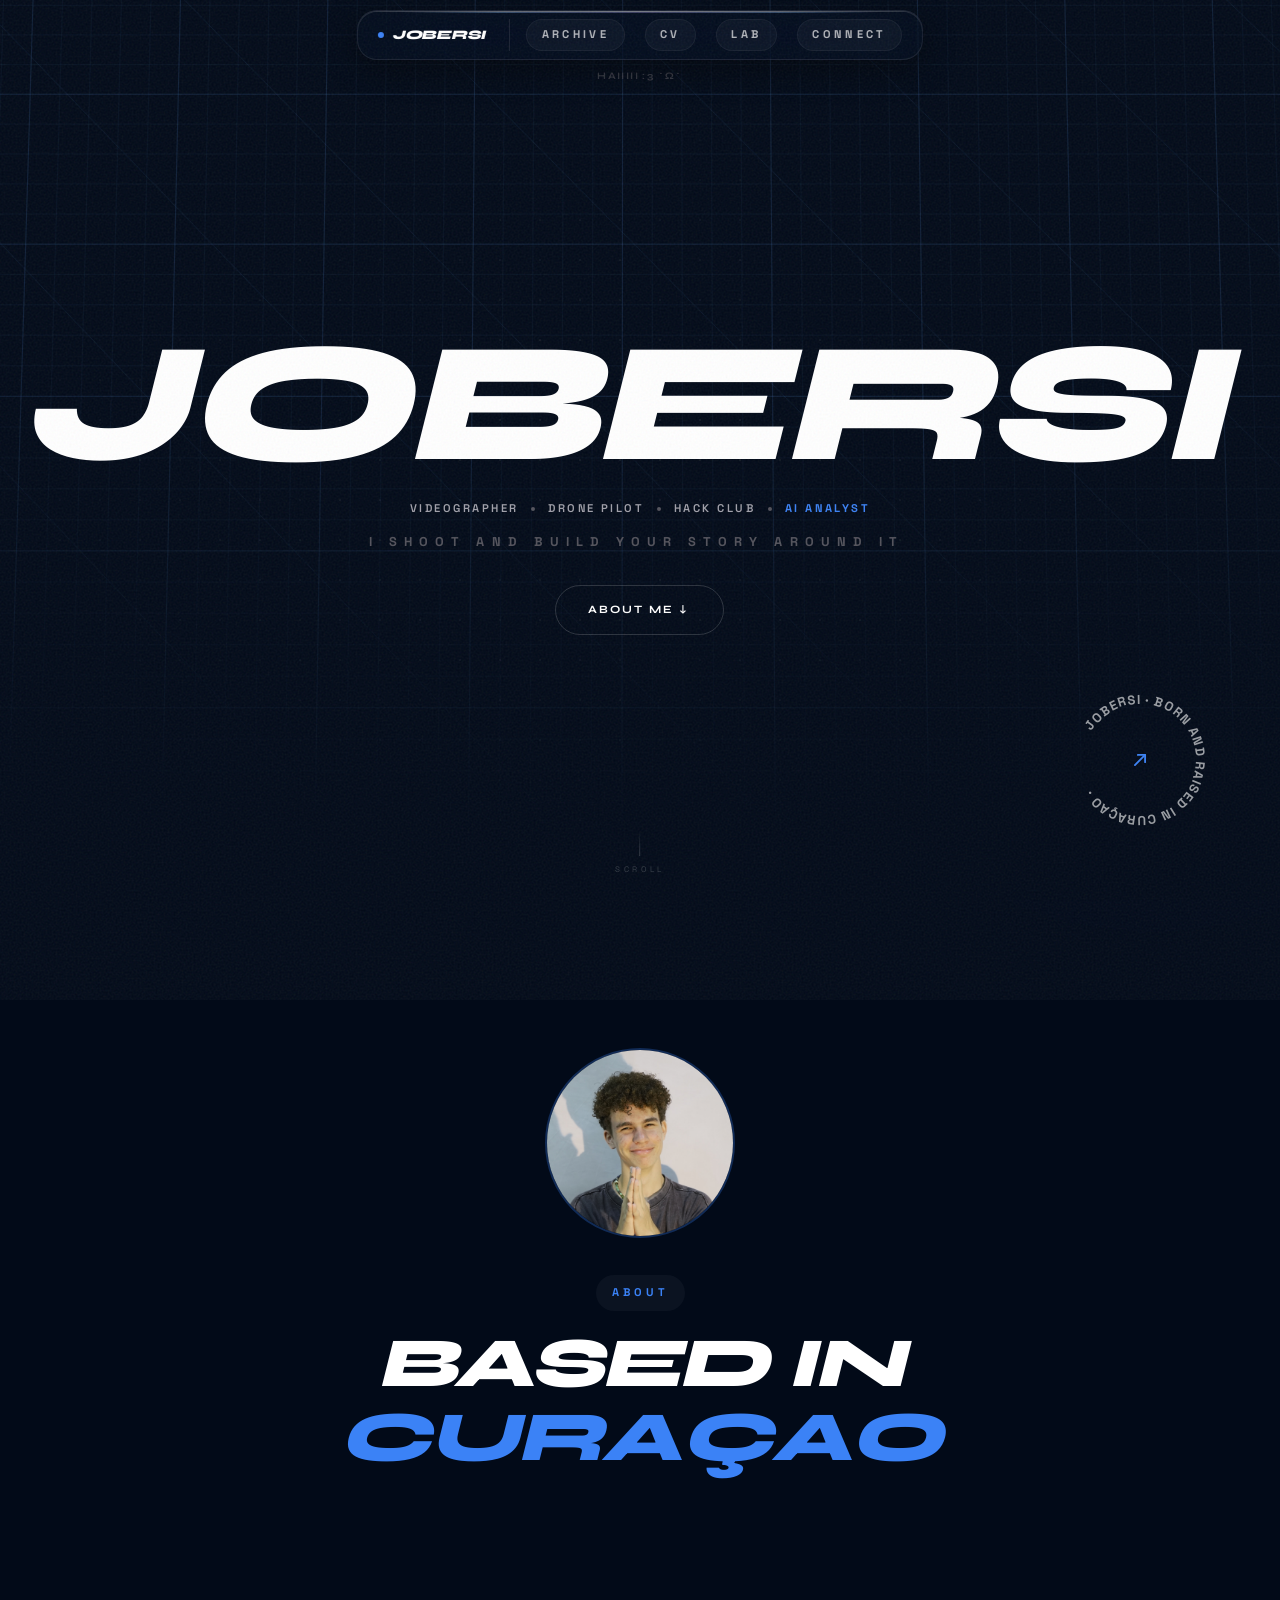
==== commit 8578e9c7: "Add opt-in custom cursor toggle in index footer Custom cursor now defaults off (native cursor visibl" ====
--- a/index.html
+++ b/index.html
@@ -390,6 +390,9 @@
         <div class="mboard-divider"></div>
 
         <div class="mboard-bottom">
+            <button type="button" id="cursor-toggle" class="mboard-cursor-toggle" aria-pressed="false">
+                <span class="mboard-cursor-dot" aria-hidden="true"></span>Custom Cursor
+            </button>
             <span class="mboard-copy">© 2026 JOBERSI</span>
             <span class="mboard-copy">Built with care :3</span>
         </div>
--- a/style.css
+++ b/style.css
@@ -79,7 +79,6 @@
     font-size: var(--text-base);
     color: var(--text);
     overflow-x: hidden;
-    cursor: none;
     line-height: 1.75;
     transition: opacity 0.4s ease;
     background: var(--bg); /* base color — cutting mat lives on #bg-grad above */
@@ -169,7 +168,16 @@
     background: var(--bg);
 }
 
-/* ── Custom cursor ──────────────────────────────────────── */
+/* ── Custom cursor — off by default, opt-in via the footer toggle
+   (index.html only, see .mboard-cursor-toggle) — see script.js's
+   enableCursor()/disableCursor(). The `*` here needs to outrank
+   `button { cursor: pointer }`'s plain type selector, which a class
+   selector on an ancestor already does. ── */
+body.cursor-enabled,
+body.cursor-enabled * {
+    cursor: none;
+}
+
 #cursor {
     position: fixed;
     top: 0;
@@ -199,35 +207,30 @@
     body     { cursor: auto; }
 }
 
-/* ── Top overscroll easter egg — a little "you're home" note that
-   peeks down from behind the nav when you pull past the very top of
-   the page (wheel-up or swipe-down while already at scrollY 0). Height
-   stays fixed so it doesn't reflow layout; reveal is a transform. ── */
+/* ── Little corner note — plain static text, always there. No scroll-tied
+   show/hide, no transition — just sits just below the nav pill (fixed
+   position, so it can end up partly behind the nav on some viewports,
+   which is fine). max-width + ellipsis guards against overflow. */
 #top-egg {
     position: fixed;
-    top: 0;
-    left: 0;
-    right: 0;
-    height: 34px;
-    z-index: 199; /* just under --z-nav (200) so the nav pill still reads on top */
-    display: flex;
-    align-items: center;
-    justify-content: center;
-    gap: 0.6em;
-    background: var(--surface);
-    border-bottom: 1px solid var(--border-accent);
-    color: var(--accent);
+    top: calc(var(--nav-h) + 4px);
+    left: 50%;
+    max-width: calc(100% - 24px);
+    overflow: hidden;
+    text-overflow: ellipsis;
+    white-space: nowrap;
+    z-index: 40; /* well below --z-nav (200) */
+    color: var(--text-muted);
     font-family: 'Syne', sans-serif;
     font-weight: 700;
-    font-size: 0.68rem;
-    letter-spacing: 0.28em;
+    font-size: 0.62rem;
+    letter-spacing: 0.14em;
     text-transform: uppercase;
-    transform: translateY(-100%);
+    text-align: center;
     pointer-events: none;
-    will-change: transform;
-    transition: transform 0.4s cubic-bezier(0.16,1,0.3,1);
-}
-#top-egg.visible { transform: translateY(0); }
+    opacity: 0.65;
+    transform: translateX(-50%);
+}
 
 /* ── Grain overlay ──────────────────────────────────────── */
 #grain {
@@ -258,6 +261,7 @@
 @media (prefers-reduced-motion: reduce) {
     #grain { animation: none; }
     .client-card { animation: none; }
+    .ambient-blob { animation: none; }
 }
 
 /* ── Navigation — Apple liquid glass ────────────────────── */
@@ -466,12 +470,24 @@
     letter-spacing: -0.02em;
     text-transform: uppercase;
     opacity: 0.28;
-    transition: opacity 0.2s;
+    transform: translateY(14px);
+    transition: opacity 0.2s, transform 0.45s cubic-bezier(0.16,1,0.3,1);
     line-height: 1.1;
 }
 
 .m-link:hover,
 .m-link.active { opacity: 1; }
+
+/* Staggered entrance each time the menu opens */
+#mobile-menu.open .m-link { transform: translateY(0); }
+#mobile-menu.open .m-link:nth-child(3) { transition-delay: 0.04s; }
+#mobile-menu.open .m-link:nth-child(4) { transition-delay: 0.08s; }
+#mobile-menu.open .m-link:nth-child(5) { transition-delay: 0.12s; }
+#mobile-menu.open .m-link:nth-child(6) { transition-delay: 0.16s; }
+
+@media (prefers-reduced-motion: reduce) {
+    .m-link { transform: none; transition: opacity 0.2s; }
+}
 
 /* ── Layout helpers ──────────────────────────────────────── */
 .container {
@@ -995,10 +1011,14 @@
     margin-top: var(--sp-8);
     padding: var(--sp-6) var(--sp-10);
     /* Keeps the top corner cards (cc-1/cc-2, 86px tall, top:6px) clear of
-       the bottom corner cards (cc-3/cc-4, 86px tall, bottom:6px) — below
-       184px (6+86+86+6) the corners clip into each other regardless of
-       viewport size. */
-    min-height: 190px;
+       the bottom corner cards (cc-3/cc-4, 86px tall, bottom:6px). The
+       184px static gap (6+86+86+6) isn't enough on its own — the
+       cc-float-N keyframes (below) also drift each card up to ~16px
+       further toward its opposite-corner neighbor, and since the two
+       floats run on different, unsynced durations they do reach that
+       worst case at some point. 216px covers the static gap plus the
+       worst-case combined float drift so the corner cards never overlap. */
+    min-height: 216px;
 }
 
 /* Desktop: overlay absolutely on top of the stats block */
@@ -1358,9 +1378,13 @@
     margin-bottom: var(--sp-10);
 }
 
-/* Section label chip */
+/* Section label chip — a small glowing node + trace stub so the decorative
+   PCB traces read as actually feeding into each real content block,
+   instead of floating independently behind it. */
 .mboard-sys-label {
+    position: relative;
     display: block;
+    padding-left: 14px;
     font-family: 'Space Grotesk', monospace;
     font-size: 0.58rem;
     font-weight: 700;
@@ -1369,6 +1393,36 @@
     opacity: 0.45;
     margin-bottom: var(--sp-4);
     text-transform: uppercase;
+}
+.mboard-sys-label::before {
+    content: '';
+    position: absolute;
+    left: 0;
+    top: 50%;
+    width: 5px;
+    height: 5px;
+    transform: translateY(-50%);
+    border-radius: 50%;
+    background: #00ff41;
+    box-shadow: 0 0 6px 1px rgba(0,255,65,0.65);
+    animation: mboard-node-pulse 2.4s ease-in-out infinite;
+}
+.mboard-sys-label::after {
+    content: '';
+    position: absolute;
+    left: 6px;
+    top: 50%;
+    width: 7px;
+    height: 1px;
+    transform: translateY(-50%);
+    background: rgba(0,255,65,0.45);
+}
+@keyframes mboard-node-pulse {
+    0%, 100% { opacity: 0.65; }
+    50%      { opacity: 1; }
+}
+@media (prefers-reduced-motion: reduce) {
+    .mboard-sys-label::before { animation: none; }
 }
 
 /* Left: tagline */
@@ -1498,6 +1552,43 @@
     font-weight: 600;
 }
 
+/* Custom-cursor experiment toggle — index.html footer only */
+.mboard-cursor-toggle {
+    display: inline-flex;
+    align-items: center;
+    gap: 6px;
+    margin-right: auto;
+    font-family: inherit;
+    font-size: 0.58rem;
+    letter-spacing: 0.22em;
+    text-transform: uppercase;
+    font-weight: 600;
+    color: rgba(0,255,65,0.4);
+    transition: color 0.2s ease;
+}
+
+.mboard-cursor-toggle:hover {
+    color: rgba(0,255,65,0.7);
+}
+
+.mboard-cursor-dot {
+    width: 6px;
+    height: 6px;
+    flex-shrink: 0;
+    border-radius: 50%;
+    background: rgba(0,255,65,0.25);
+    transition: background 0.2s ease, box-shadow 0.2s ease;
+}
+
+.mboard-cursor-toggle.on {
+    color: rgba(0,255,65,0.85);
+}
+
+.mboard-cursor-toggle.on .mboard-cursor-dot {
+    background: #00ff41;
+    box-shadow: 0 0 8px rgba(0,255,65,0.7);
+}
+
 /* Giant watermark "JOBERSI" */
 .mboard-watermark {
     position: absolute;
@@ -1689,9 +1780,138 @@
 }
 .avail-card:hover {
     border-color: var(--border-accent);
-    transform: translateY(-3px);
-}
-.avail-icon { font-size: 1.4rem; display: block; margin-bottom: var(--sp-2); }
+    transform: translateY(-3px) rotate(-0.6deg);
+}
+.avail-icon {
+    display: block;
+    margin-bottom: var(--sp-3);
+    color: var(--accent);
+}
+.avail-icon svg {
+    width: 26px;
+    height: 26px;
+    overflow: visible;
+}
+
+/* Icon animations — triggered on :hover, and periodically by JS adding
+   .icon-idle to the card (see setupIconIdle() in script.js), each on its
+   own cadence so the four cards never burst in sync. Drone props each
+   spin around their own bounding-box center (transform-box: fill-box). */
+
+/* Clapperboard — hinged top bar claps with spring rebound wave */
+.icon-clapper .clap-top { transform-origin: 2px 8px; }
+.avail-card:hover .icon-clapper .clap-top,
+.avail-card.icon-idle .icon-clapper .clap-top {
+    animation: clap-action 0.8s cubic-bezier(0.22,1,0.36,1) forwards;
+}
+
+/* Drone — each propeller spins around its own center */
+.icon-drone .prop {
+    transform-box: fill-box;
+    transform-origin: center;
+}
+.avail-card:hover .icon-drone .prop { animation: prop-spin 0.38s linear infinite; }
+.avail-card.icon-idle .icon-drone .prop { animation: prop-spin 0.38s linear 4; }
+.avail-card:hover .icon-drone .prop-tr,
+.avail-card.icon-idle .icon-drone .prop-tr { animation-delay: -0.09s; }
+.avail-card:hover .icon-drone .prop-bl,
+.avail-card.icon-idle .icon-drone .prop-bl { animation-delay: -0.19s; }
+.avail-card:hover .icon-drone .prop-br,
+.avail-card.icon-idle .icon-drone .prop-br { animation-delay: -0.29s; }
+
+/* Scissors — each blade rotates opposite direction around the blade crossing point */
+.icon-scissors .sc-top,
+.icon-scissors .sc-bot {
+    transform-box: view-box;
+    transform-origin: 12.7px 12px;
+}
+.avail-card:hover .icon-scissors .sc-top,
+.avail-card.icon-idle .icon-scissors .sc-top {
+    animation: sc-top-snip 0.7s cubic-bezier(0.22,1,0.36,1) forwards;
+}
+.avail-card:hover .icon-scissors .sc-bot,
+.avail-card.icon-idle .icon-scissors .sc-bot {
+    animation: sc-bot-snip 0.7s cubic-bezier(0.22,1,0.36,1) forwards;
+}
+
+/* Collab — friendly head-nod */
+.icon-collab { transform-box: fill-box; transform-origin: 50% 100%; }
+.avail-card:hover .icon-collab,
+.avail-card.icon-idle .icon-collab {
+    animation: collab-action 0.9s cubic-bezier(0.22,1,0.36,1) forwards;
+}
+
+@keyframes clap-action {
+    0%   { transform: rotate(0deg); }
+    20%  { transform: rotate(-22deg); }
+    40%  { transform: rotate(5deg); }
+    55%  { transform: rotate(-13deg); }
+    70%  { transform: rotate(2deg); }
+    84%  { transform: rotate(-6deg); }
+    100% { transform: rotate(0deg); }
+}
+@keyframes sc-top-snip {
+    0%   { transform: rotate(0deg); }
+    30%  { transform: rotate(-20deg); }
+    55%  { transform: rotate(5deg); }
+    75%  { transform: rotate(-8deg); }
+    100% { transform: rotate(0deg); }
+}
+@keyframes sc-bot-snip {
+    0%   { transform: rotate(0deg); }
+    30%  { transform: rotate(20deg); }
+    55%  { transform: rotate(-5deg); }
+    75%  { transform: rotate(8deg); }
+    100% { transform: rotate(0deg); }
+}
+@keyframes collab-action {
+    0%   { transform: rotate(0deg); }
+    18%  { transform: rotate(13deg); }
+    40%  { transform: rotate(-5deg); }
+    60%  { transform: rotate(7deg); }
+    82%  { transform: rotate(-2deg); }
+    100% { transform: rotate(0deg); }
+}
+@keyframes prop-spin { to { transform: rotate(360deg); } }
+
+@media (prefers-reduced-motion: reduce) {
+    .avail-card:hover .icon-clapper .clap-top,
+    .avail-card.icon-idle .icon-clapper .clap-top,
+    .avail-card:hover .icon-scissors .sc-top,
+    .avail-card.icon-idle .icon-scissors .sc-top,
+    .avail-card:hover .icon-scissors .sc-bot,
+    .avail-card.icon-idle .icon-scissors .sc-bot,
+    .avail-card:hover .icon-collab,
+    .avail-card.icon-idle .icon-collab { animation: none; }
+    .avail-card:hover .icon-drone .prop,
+    .avail-card.icon-idle .icon-drone .prop { animation: none; }
+}
+
+.connect-tagline {
+    color: var(--text-muted);
+    font-size: var(--text-base);
+    margin: var(--sp-3) 0 0;
+}
+.connect-tagline .wiggle {
+    display: inline-flex;
+    vertical-align: middle;
+    color: var(--accent);
+    transform-origin: 70% 70%;
+}
+/* Plays once when the line scrolls into view (.reveal adds .active via
+   IntersectionObserver in script.js) — not an idle ambient loop. */
+.connect-tagline.active .wiggle {
+    animation: tagline-wave 0.8s cubic-bezier(0.34,1.56,0.64,1) 1;
+    animation-delay: 0.35s;
+}
+@keyframes tagline-wave {
+    0%, 100% { transform: rotate(0deg); }
+    30% { transform: rotate(16deg); }
+    60% { transform: rotate(-9deg); }
+}
+@media (prefers-reduced-motion: reduce) {
+    .connect-tagline.active .wiggle { animation: none; }
+}
 .avail-title {
     font-family: 'Syne', sans-serif;
     font-weight: 700;
@@ -2174,7 +2394,13 @@
     transform: translateY(-4px);
 }
 
-.gear-card.wide { grid-column: 1 / -1; }
+.gear-card.wide {
+    grid-column: 1 / -1;
+    /* Slightly different treatment from the 4 spec cards — this one's the
+       workflow/process card, not a kit list, so it reads as its own mode. */
+    background: var(--accent-dim);
+    border-color: var(--border-accent);
+}
 
 .gear-cat {
     color: var(--accent);
@@ -2182,8 +2408,16 @@
     font-weight: 700;
     letter-spacing: 0.4em;
     text-transform: uppercase;
-    display: block;
+    display: flex;
+    align-items: center;
+    gap: var(--sp-2);
     margin-bottom: var(--sp-4);
+}
+
+.gear-icon {
+    width: 15px;
+    height: 15px;
+    flex-shrink: 0;
 }
 
 .gear-name {
@@ -2200,12 +2434,14 @@
 .gear-specs li {
     display: flex;
     justify-content: space-between;
+    gap: var(--sp-3);
     font-size: var(--text-sm);
     border-bottom: 1px solid var(--border);
     padding-bottom: var(--sp-2);
 }
 
 .gear-specs li span:first-child {
+    flex-shrink: 0;
     color: var(--text-muted);
     font-weight: 600;
     text-transform: uppercase;
@@ -2213,7 +2449,24 @@
     font-size: var(--text-xs);
 }
 
-.gear-specs li span:last-child { color: var(--text-mid); text-align: right; }
+/* min-width:0 lets this shrink/wrap instead of forcing the row (and the
+   whole card) wider than the viewport — flex items default to
+   min-width:auto, which uses the value's un-wrapped content width. */
+.gear-specs li span:last-child {
+    min-width: 0;
+    overflow-wrap: break-word;
+    color: var(--text-mid);
+    text-align: right;
+}
+
+.gear-note {
+    margin: var(--sp-5) 0 0;
+    padding-top: var(--sp-4);
+    border-top: 1px dashed var(--border);
+    color: var(--text-muted);
+    font-size: var(--text-xs);
+    line-height: 1.7;
+}
 
 .wf-steps {
     display: grid;
@@ -2363,6 +2616,9 @@
 .modal-card {
     width: 100%;
     max-width: 1100px;
+    min-width: 0; /* flex/grid items default to min-width:auto — without
+        this, long unbroken content (the all-caps title) forces the card
+        wider than the viewport instead of wrapping, clipping it on mobile */
     background: var(--surface);
     border: 1px solid var(--border);
     border-radius: 2rem;
@@ -2380,6 +2636,7 @@
     background: #000;
     position: relative;
     min-height: 280px;
+    min-width: 0;
 }
 
 .modal-media img {
@@ -2403,6 +2660,7 @@
     display: flex;
     flex-direction: column;
     gap: var(--sp-4);
+    min-width: 0;
 }
 
 .m-title {
@@ -2412,6 +2670,7 @@
     text-transform: uppercase;
     font-style: italic;
     line-height: 1;
+    overflow-wrap: break-word;
 }
 
 .m-desc { font-size: var(--text-sm); color: var(--text-mid); line-height: 1.8; }
@@ -2436,6 +2695,12 @@
 }
 
 .modal-close:hover { background: rgba(255,255,255,0.14); }
+
+@media (max-width: 768px) {
+    .modal-info { padding: var(--sp-6); gap: var(--sp-3); }
+    .m-title { font-size: clamp(1.4rem, 7vw, 2rem); }
+    .m-desc { font-size: 0.82rem; line-height: 1.7; }
+}
 
 /* ═══════════════════════════════════════════
    SECTION-HEADING LETTER SCATTER (about)
@@ -2813,6 +3078,24 @@
     50%     { transform: translate(4vw,-8vh) scale(1.1); }
 }
 
+/* Mobile: both of these run unconditionally forever on every page, no
+   visibility/viewport gating at all — #grain repositions a huge
+   (viewport + 200px) element in ~25 discrete jumps/sec via steps(1), and
+   the 3 ambient blobs continuously animate transform+scale on heavily
+   blurred (80-100px) layers, forcing the GPU to keep recompositing those
+   filter layers indefinitely. Desktop GPUs (including Chrome's device
+   emulation, which doesn't throttle the GPU) shrug this off; real phone
+   GPUs visibly choke on it. Freezing both removes the continuous cost —
+   the static grain texture and blob shapes still render, they just stop
+   moving, since a still blurred layer is painted once and cached instead
+   of recomposited every frame. */
+@media (max-width: 768px) {
+    #grain,
+    .ambient-blob {
+        animation: none;
+    }
+}
+
 @media (prefers-reduced-motion: reduce) {
     .ambient-blob { animation: none; }
 }
